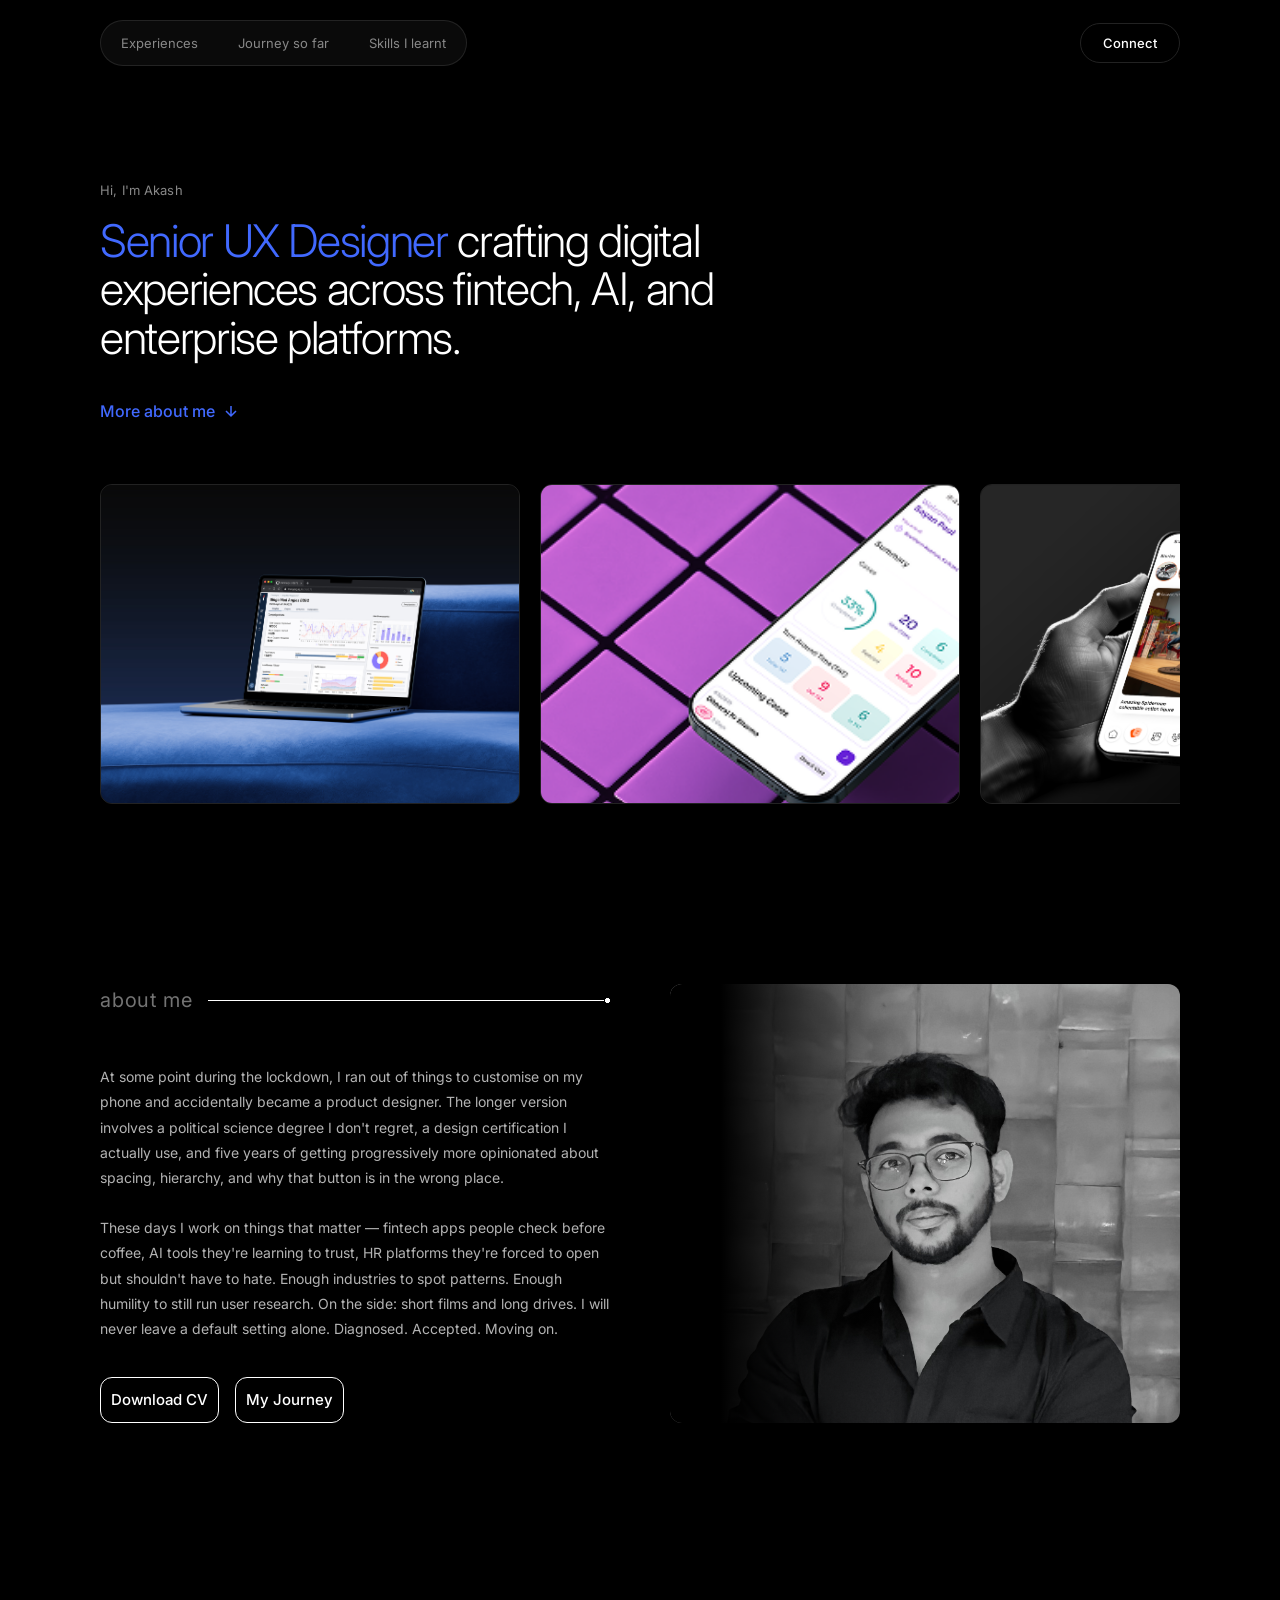
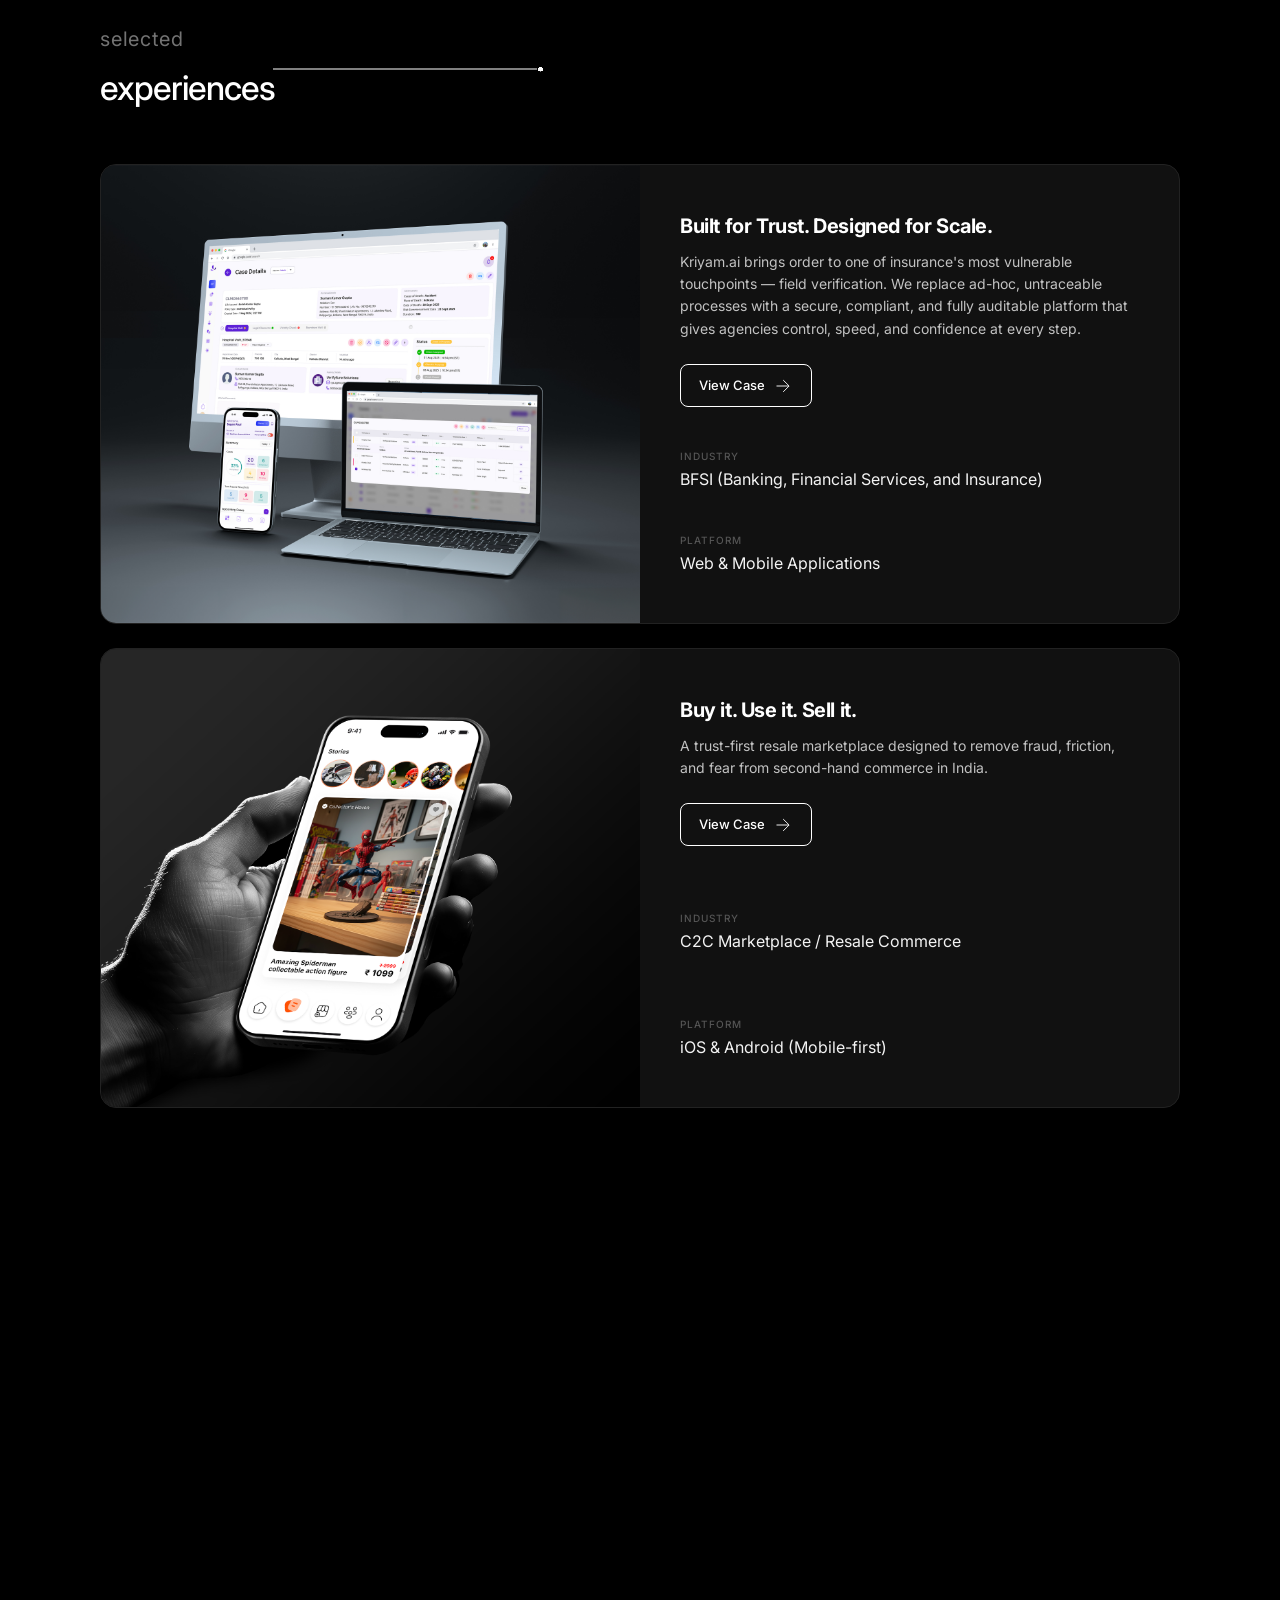
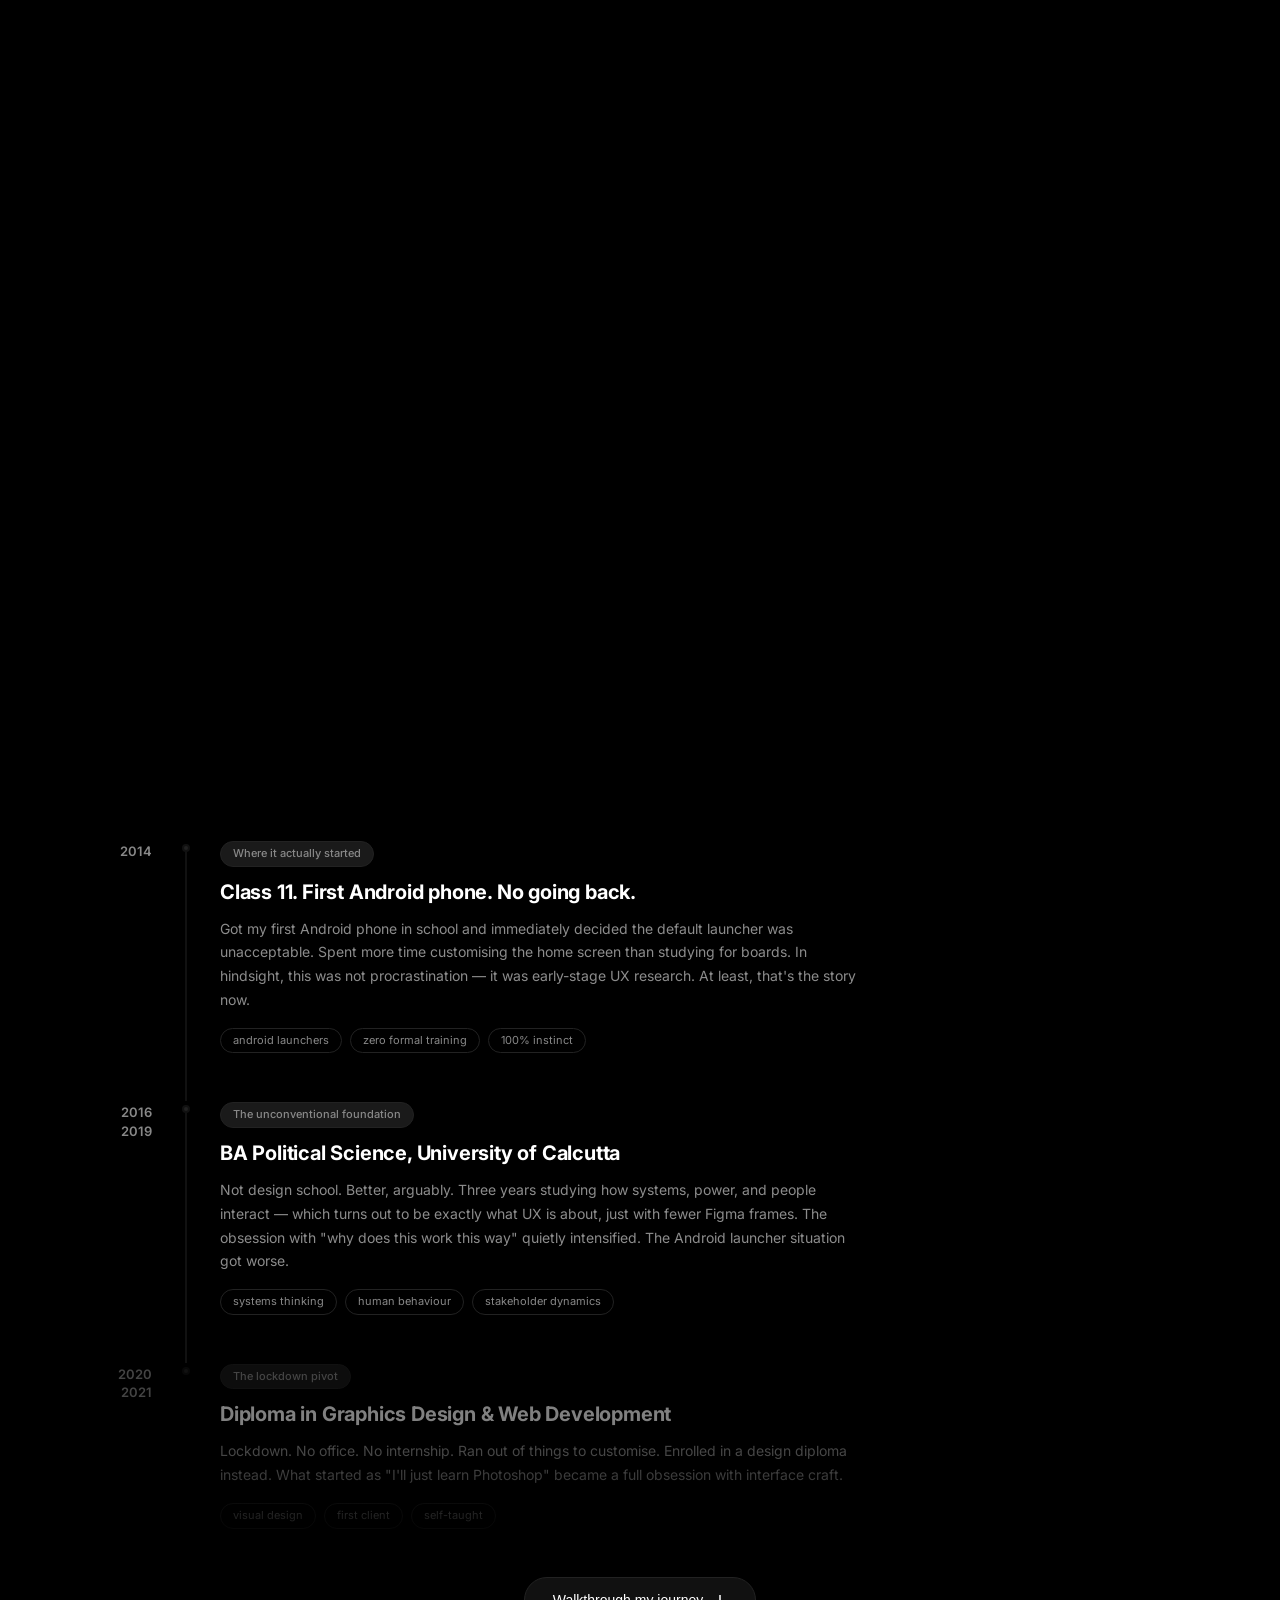
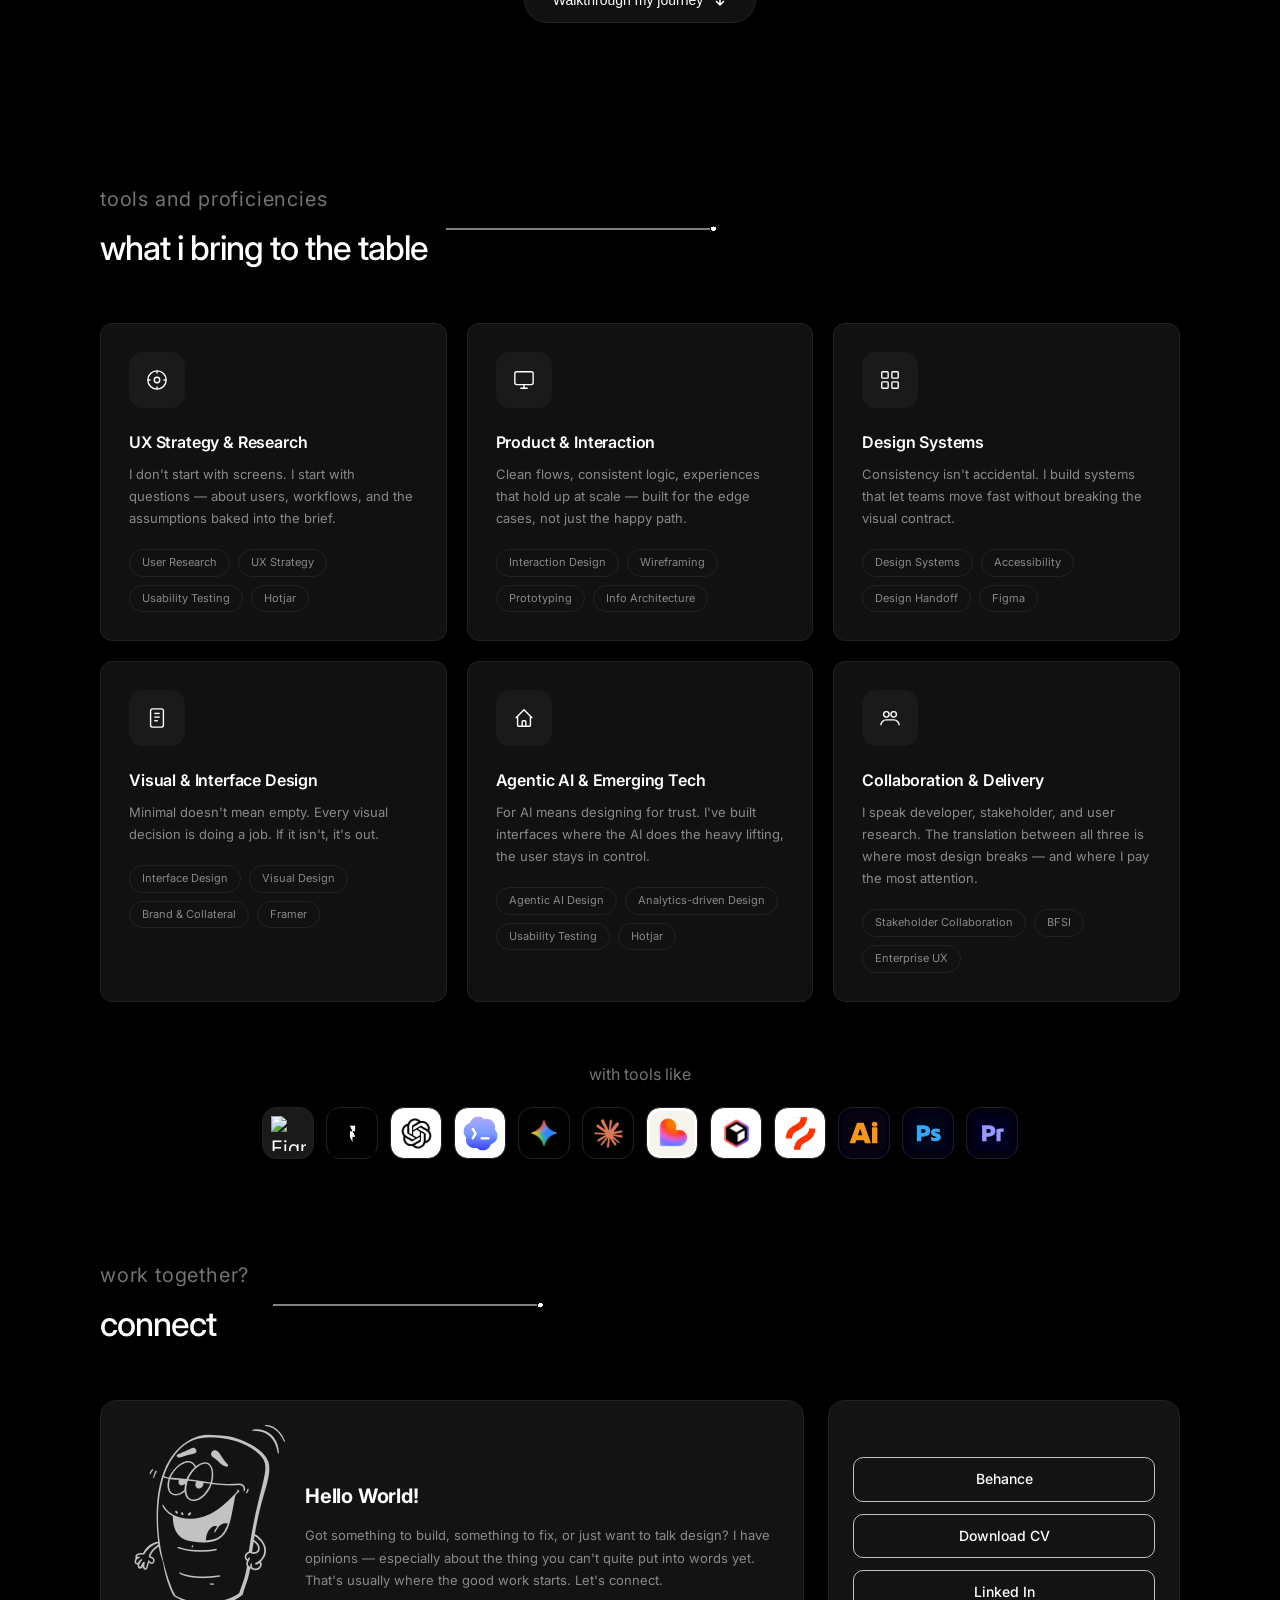
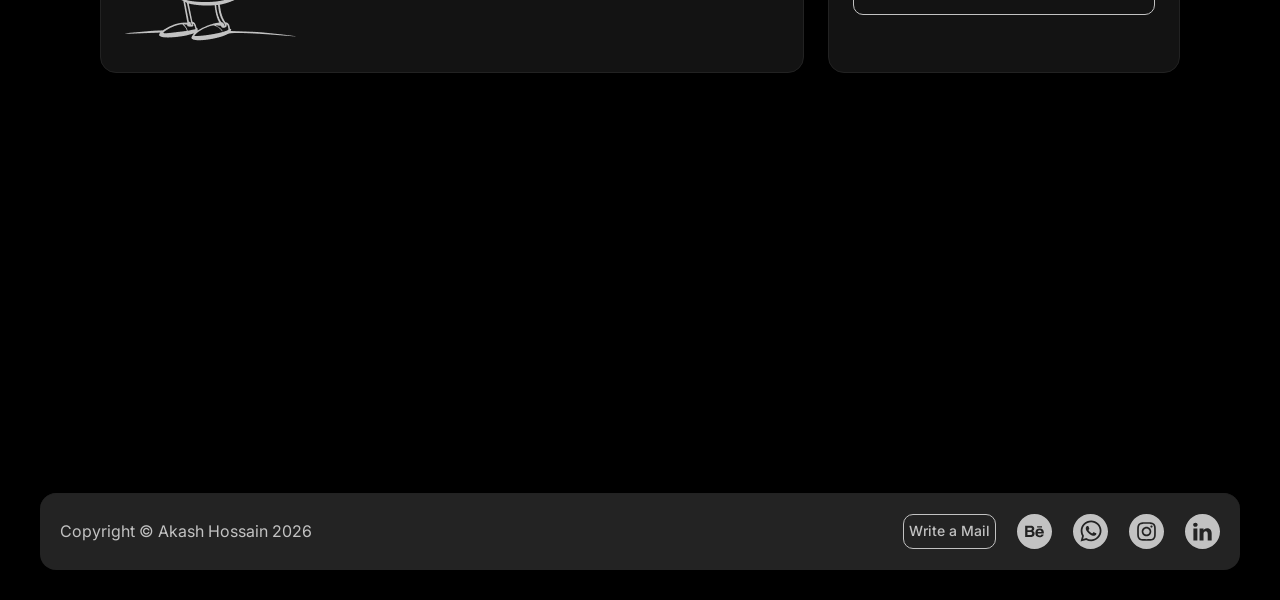
==== index.html @ 76cea34d "Initial commit — Akash Hossain portfolio Vanilla HTML/CSS/JS portfolio with data-driven case study s" ====
<!DOCTYPE html>
<html lang="en">
<head>
  <meta charset="UTF-8" />
  <meta name="viewport" content="width=device-width, initial-scale=1.0" />
  <title>Akash Hossain — Senior UX Designer</title>
  <link rel="preconnect" href="https://fonts.googleapis.com" />
  <link rel="preconnect" href="https://fonts.gstatic.com" crossorigin />
  <link href="https://fonts.googleapis.com/css2?family=Inter:ital,opsz,wght@0,14..32,100..900;1,14..32,100..900&display=swap" rel="stylesheet" />
  <link rel="stylesheet" href="styles.css" />
</head>
<body>

  <!-- NAV -->
  <nav></nav>

  <!-- HERO -->
  <section id="hero">
    <div class="hero-body">
      <p class="hero-intro">Hi, I'm Akash</p>
      <h1 class="hero-headline">
        <span class="accent">Senior UX Designer</span> crafting
        digital experiences across fintech, AI, and enterprise platforms.
      </h1>
      <a href="#about" class="hero-cta">
        More about me
        <svg viewBox="0 0 16 16" fill="none" stroke="currentColor" stroke-width="1.5">
          <path d="M8 3v10M3 8l5 5 5-5"/>
        </svg>
      </a>
    </div>

    <div class="hero-slider-wrap">
      <div class="hero-slider" id="heroSlider">

        <div class="slide-card">
          <img class="slide-img" src="images/raw_hs_4.jpg" alt="Analytics Dashboard" />
        </div>

        <div class="slide-card">
          <img class="slide-img" src="images/slide-purple.png" alt="HR App" />
        </div>

        <div class="slide-card">
          <img class="slide-img" src="images/raw_hs_1.png" alt="Resale Marketplace" />
        </div>

      </div>
    </div>
  </section>

  <!-- ABOUT -->
  <section id="about">
    <div class="container">
      <div class="about-grid fade-up">
        <div>
          <div class="section-header">
            <div class="section-label">about me</div>
          </div>
          <p class="about-bio">
            At some point during the lockdown, I ran out of things to customise on my phone and accidentally became a product designer. The longer version involves a political science degree I don't regret, a design certification I actually use, and five years of getting progressively more opinionated about spacing, hierarchy, and why that button is in the wrong place.
            <br/><br/>
            These days I work on things that matter — fintech apps people check before coffee, AI tools they're learning to trust, HR platforms they're forced to open but shouldn't have to hate. Enough industries to spot patterns. Enough humility to still run user research. On the side: short films and long drives. I will never leave a default setting alone. Diagnosed. Accepted. Moving on.
          </p>
          <div class="btn-group">
            <a href="#" class="btn-outline">
              <!-- <svg width="14" height="14" viewBox="0 0 14 14" fill="none" stroke="currentColor" stroke-width="1.5"><path d="M2 12h10M7 2v7M4 6l3 3 3-3"/></svg> -->
              Download CV
            </a>
            <a href="#journey" class="btn-outline">My Journey</a>
          </div>
        </div>
        <div class="about-photo-col">
          <div class="about-photo-wrap">
            <img src="images/akash-photo.jpg" alt="Akash Hossain" class="about-photo" />
          </div>
        </div>
      </div>
    </div>
  </section>

  <!-- EXPERIENCE -->
  <section id="experience">
    <div class="container">
      <div class="section-header fade-up">
        <div class="section-label">selected</div>
        <h2 class="section-title">experiences</h2>
      </div>

      <div class="project-card fade-up">
        <div class="project-img">
          <img src="images/project-kriyam.jpg" alt="Kriyam.ai" class="project-img-bg" />
        </div>
        <div class="project-info">
          <div>
            <h3 class="project-title">Built for Trust. Designed for Scale.</h3>
            <p class="project-desc">Kriyam.ai brings order to one of insurance's most vulnerable touchpoints — field verification. We replace ad-hoc, untraceable processes with a secure, compliant, and fully auditable platform that gives agencies control, speed, and confidence at every step.</p>
            <a href="case-study.html?id=kriyam" class="btn-view-case">
              View Case
              <svg xmlns="http://www.w3.org/2000/svg" width="20" height="20" viewBox="0 0 20 20" fill="none">
              <path d="M10.4688 4.37488L16.0938 9.99988L10.4688 15.6249" stroke="white" stroke-width="0.914908" stroke-linecap="round" stroke-linejoin="round"/>
              <path d="M15.3125 10H3.90625" stroke="white" stroke-width="0.914908" stroke-linecap="round" stroke-linejoin="round"/>
              </svg>
            </a>
          </div>
          <!-- <div class="project-meta"> -->
          <div><div class="meta-label">Industry</div><div class="meta-value">BFSI (Banking, Financial Services, and Insurance)</div></div>
          <div><div class="meta-label">Platform</div><div class="meta-value">Web &amp; Mobile Applications</div></div>
          <!-- </div> -->
        </div>
      </div>

      <div class="project-card fade-up">
        <div class="project-img">
          <img src="images/project-resale.png" alt="Resale Marketplace" class="project-img-bg" />
        </div>
        <div class="project-info">
          <div>
            <h3 class="project-title">Buy it. Use it. Sell it.</h3>
            <p class="project-desc">A trust-first resale marketplace designed to remove fraud, friction, and fear from second-hand commerce in India.</p>
            <a href="#" class="btn-view-case">View Case 
            <svg xmlns="http://www.w3.org/2000/svg" width="20" height="20" viewBox="0 0 20 20" fill="none">
              <path d="M10.4688 4.37488L16.0938 9.99988L10.4688 15.6249" stroke="white" stroke-width="0.914908" stroke-linecap="round" stroke-linejoin="round"/>
              <path d="M15.3125 10H3.90625" stroke="white" stroke-width="0.914908" stroke-linecap="round" stroke-linejoin="round"/>
              </svg>
            </a>
          </div>
          <!-- <div class="project-meta"> -->
          <div><div class="meta-label">Industry</div><div class="meta-value">C2C Marketplace / Resale Commerce</div></div>
          <div><div class="meta-label">Platform</div><div class="meta-value">iOS &amp; Android (Mobile-first)</div></div>
          <!-- </div> -->
        </div>
      </div>

      <div class="project-card fade-up">
        <div class="project-img">
          <img src="images/project-factory.jpg" alt="Smart Factories" class="project-img-bg" />
        </div>
        <div class="project-info">
          <div>
            <h3 class="project-title">Building Tomorrow's Smart Factories</h3>
            <p class="project-desc">End-to-end operational intelligence for manufacturers. Designed with factory workers, built for speed.</p>
            <a href="case-study.html?id=proteger" class="btn-view-case">View Case
              <svg xmlns="http://www.w3.org/2000/svg" width="20" height="20" viewBox="0 0 20 20" fill="none">
              <path d="M10.4688 4.37488L16.0938 9.99988L10.4688 15.6249" stroke="white" stroke-width="0.914908" stroke-linecap="round" stroke-linejoin="round"/>
              <path d="M15.3125 10H3.90625" stroke="white" stroke-width="0.914908" stroke-linecap="round" stroke-linejoin="round"/>
              </svg>
              </a>
          </div>
          <!-- <div class="project-meta"> -->
          <div><div class="meta-label">Industry</div><div class="meta-value">Manufacturing &amp; Heavy Industries</div></div>
          <div><div class="meta-label">Platform</div><div class="meta-value">Web, Tablet &amp; Mobile Application</div></div>
          <!-- </div> -->
        </div>
      </div>

      <div class="project-card fade-up">
        <div class="project-img">
          <img src="images/project-hr.jpg" alt="HR &amp; Attendance" class="project-img-bg" />
        </div>
        <div class="project-info">
          <div>
            <h3 class="project-title">Attendance, payroll, and HR</h3>
            <p class="project-desc">Fully automated, beautifully simple. From check-in to payslip, everything your team needs in one place.</p>
            <a href="case-study.html?id=goodbook" class="btn-view-case">View Case
              <svg xmlns="http://www.w3.org/2000/svg" width="20" height="20" viewBox="0 0 20 20" fill="none">
              <path d="M10.4688 4.37488L16.0938 9.99988L10.4688 15.6249" stroke="white" stroke-width="0.914908" stroke-linecap="round" stroke-linejoin="round"/>
              <path d="M15.3125 10H3.90625" stroke="white" stroke-width="0.914908" stroke-linecap="round" stroke-linejoin="round"/>
              </svg>
            </a>
          </div>
          <!-- <div class="project-meta"> -->
          <div><div class="meta-label">Industry</div><div class="meta-value">Enterprise HR, Workforce Management</div></div>
          <div><div class="meta-label">Platform</div><div class="meta-value">Web Application &amp; Mobile Applications</div></div>
          <!-- </div> -->
        </div>
      </div>
    </div>
  </section>

  <!-- JOURNEY -->
  <section id="journey">
    <div class="container">
      <div class="section-header fade-up">
        <div class="section-label">journey so far</div>
        <h2 class="section-title">my journey</h2>
      </div>

      <div class="journey-preview fade-up">
        <div class="jt-list">

          <div class="jt-item">
            <div class="jt-year">2014</div>
            <div class="jt-line"><div class="jt-dot"></div></div>
            <div class="jt-content">
              <div class="jt-label">Where it actually started</div>
              <h3 class="jt-title">Class 11. First Android phone. No going back.</h3>
              <p class="jt-desc">Got my first Android phone in school and immediately decided the default launcher was unacceptable. Spent more time customising the home screen than studying for boards. In hindsight, this was not procrastination — it was early-stage UX research. At least, that's the story now.</p>
              <div class="jt-tags">
                <span class="jt-tag">android launchers</span>
                <span class="jt-tag">zero formal training</span>
                <span class="jt-tag">100% instinct</span>
              </div>
            </div>
          </div>

          <div class="jt-item">
            <div class="jt-year">2016<br/>2019</div>
            <div class="jt-line"><div class="jt-dot"></div></div>
            <div class="jt-content">
              <div class="jt-label">The unconventional foundation</div>
              <h3 class="jt-title">BA Political Science, University of Calcutta</h3>
              <p class="jt-desc">Not design school. Better, arguably. Three years studying how systems, power, and people interact — which turns out to be exactly what UX is about, just with fewer Figma frames. The obsession with "why does this work this way" quietly intensified. The Android launcher situation got worse.</p>
              <div class="jt-tags">
                <span class="jt-tag">systems thinking</span>
                <span class="jt-tag">human behaviour</span>
                <span class="jt-tag">stakeholder dynamics</span>
              </div>
            </div>
          </div>

          <div class="jt-item jt-item--dim">
            <div class="jt-year">2020<br/>2021</div>
            <div class="jt-line"><div class="jt-dot"></div></div>
            <div class="jt-content">
              <div class="jt-label">The lockdown pivot</div>
              <h3 class="jt-title">Diploma in Graphics Design &amp; Web Development</h3>
              <p class="jt-desc">Lockdown. No office. No internship. Ran out of things to customise. Enrolled in a design diploma instead. What started as "I'll just learn Photoshop" became a full obsession with interface craft.</p>
              <div class="jt-tags">
                <span class="jt-tag">visual design</span>
                <span class="jt-tag">first client</span>
                <span class="jt-tag">self-taught</span>
              </div>
            </div>
          </div>

        </div>

        <div class="journey-cta-wrap">
          <div class="journey-fade-mask"></div>
          <button class="journey-cta-btn" id="journeyBtn">
            Walkthrough my journey
            <svg width="14" height="14" viewBox="0 0 14 14" fill="none" stroke="currentColor" stroke-width="1.5"><path d="M7 2v10M3 8l4 4 4-4"/></svg>
          </button>
        </div>
      </div>
    </div>
  </section>

  <!-- JOURNEY DRAWER -->
  <div class="journey-overlay" id="journeyOverlay"></div>
  <aside class="journey-drawer" id="journeyDrawer" aria-hidden="true">
    <div class="drawer-head">
      <div class="drawer-head-title">My Journey</div>
      <button class="drawer-close" id="journeyClose" aria-label="Close">
        <svg width="16" height="16" viewBox="0 0 16 16" fill="none" stroke="currentColor" stroke-width="1.5"><path d="M2 2l12 12M14 2L2 14"/></svg>
      </button>
    </div>
    <div class="drawer-scroll">

      <div class="jt-item">
        <div class="jt-year">2014</div>
        <div class="jt-line"><div class="jt-dot"></div></div>
        <div class="jt-content">
          <div class="jt-label">Where it actually started</div>
          <h3 class="jt-title">Class 11. First Android phone. No going back.</h3>
          <p class="jt-desc">Got my first Android phone in school and immediately decided the default launcher was unacceptable. Spent more time customising the home screen than studying for boards. In hindsight, this was not procrastination — it was early-stage UX research. At least, that's the story now.</p>
          <div class="jt-tags">
            <span class="jt-tag">android launchers</span>
            <span class="jt-tag">zero formal training</span>
            <span class="jt-tag">100% instinct</span>
          </div>
        </div>
      </div>

      <div class="jt-item">
        <div class="jt-year">2016<br/>2019</div>
        <div class="jt-line"><div class="jt-dot"></div></div>
        <div class="jt-content">
          <div class="jt-label">The unconventional foundation</div>
          <h3 class="jt-title">BA Political Science, University of Calcutta</h3>
          <p class="jt-desc">Not design school. Better, arguably. Three years studying how systems, power, and people interact — which turns out to be exactly what UX is about, just with fewer Figma frames. The obsession with "why does this work this way" quietly intensified. The Android launcher situation got worse.</p>
          <div class="jt-tags">
            <span class="jt-tag">systems thinking</span>
            <span class="jt-tag">human behaviour</span>
            <span class="jt-tag">stakeholder dynamics</span>
          </div>
        </div>
      </div>

      <div class="jt-item">
        <div class="jt-year">2020<br/>2021</div>
        <div class="jt-line"><div class="jt-dot"></div></div>
        <div class="jt-content">
          <div class="jt-label">The lockdown pivot</div>
          <h3 class="jt-title">Diploma in Graphics Design &amp; Web Development — Hi Tech Animation</h3>
          <p class="jt-desc">Lockdown. No office. No internship. Ran out of things to customise. Enrolled in a design diploma instead. What started as "I'll just learn Photoshop" became a full obsession with interface craft. First logo. First layout. First time someone paid for the work.</p>
          <div class="jt-tags">
            <span class="jt-tag">visual design</span>
            <span class="jt-tag">first client</span>
            <span class="jt-tag">self-taught</span>
          </div>
        </div>
      </div>

      <div class="jt-item">
        <div class="jt-year">2021<br/>2022</div>
        <div class="jt-line"><div class="jt-dot"></div></div>
        <div class="jt-content">
          <div class="jt-label">First real job</div>
          <h3 class="jt-title">UI/UX Designer — HR Tech Startup (Goodbook)</h3>
          <p class="jt-desc">Built a complete design system from scratch. Attended the first real sprint. Learned that "we'll fix it later" is a lie. Shipped a workforce management platform used by real people doing real jobs. Developed a strong opinion about button placement.</p>
          <div class="jt-tags">
            <span class="jt-tag">design systems</span>
            <span class="jt-tag">product design</span>
            <span class="jt-tag">enterprise UX</span>
          </div>
        </div>
      </div>

      <div class="jt-item">
        <div class="jt-year">2022<br/>2024</div>
        <div class="jt-line"><div class="jt-dot"></div></div>
        <div class="jt-content">
          <div class="jt-label">Going deeper</div>
          <h3 class="jt-title">UX Designer — Smart Factory Initiative (Tata)</h3>
          <p class="jt-desc">Designed operational intelligence dashboards and mobile workflows for factory floor workers and management. Learned that field research beats assumptions every time. Spent real time in manufacturing environments. Designed with, not just for.</p>
          <div class="jt-tags">
            <span class="jt-tag">field research</span>
            <span class="jt-tag">complex systems</span>
            <span class="jt-tag">mobile UX</span>
          </div>
        </div>
      </div>

      <div class="jt-item">
        <div class="jt-year">2024<br/>Now</div>
        <div class="jt-line jt-line--active"><div class="jt-dot jt-dot--active"></div></div>
        <div class="jt-content">
          <div class="jt-label jt-label--accent">Currently here</div>
          <h3 class="jt-title">Senior UX Designer — Kriyam.ai</h3>
          <p class="jt-desc">Leading end-to-end product design for a field verification platform in the BFSI space. Driving the design system, research practice, and cross-platform experience. Working at the intersection of compliance, speed, and trust — where the design decisions actually matter.</p>
          <div class="jt-tags">
            <span class="jt-tag">BFSI</span>
            <span class="jt-tag">design leadership</span>
            <span class="jt-tag">AI-assisted UX</span>
          </div>
        </div>
      </div>

    </div>
  </aside>

  <!-- SKILLS -->
  <section id="skills">
    <div class="container">
      <div class="section-header fade-up">
        <div class="section-label">tools and proficiencies</div>
        <h2 class="section-title">what i bring to the table</h2>
      </div>

      <div class="skills-grid fade-up">
        <!-- UX Strategy -->
        <div class="skill-card">
          <div class="skill-icon">
            <svg viewBox="0 0 24 24" fill="none" stroke="currentColor" stroke-width="1.5"><circle cx="12" cy="12" r="10"/><circle cx="12" cy="12" r="3"/><line x1="12" y1="2" x2="12" y2="5"/><line x1="12" y1="19" x2="12" y2="22"/><line x1="2" y1="12" x2="5" y2="12"/><line x1="19" y1="12" x2="22" y2="12"/></svg>
          </div>
          <div class="skill-title">UX Strategy & Research</div>
          <div class="skill-desc">I don't start with screens. I start with questions — about users, workflows, and the assumptions baked into the brief.</div>
          <div class="tags">
            <span class="tag">User Research</span>
            <span class="tag">UX Strategy</span>
            <span class="tag">Usability Testing</span>
            <span class="tag">Hotjar</span>
          </div>
        </div>
        <!-- Product & Interaction -->
        <div class="skill-card">
          <div class="skill-icon">
            <svg viewBox="0 0 24 24" fill="none" stroke="currentColor" stroke-width="1.5"><rect x="2" y="3" width="20" height="14" rx="2"/><path d="M8 21h8M12 17v4"/></svg>
          </div>
          <div class="skill-title">Product & Interaction</div>
          <div class="skill-desc">Clean flows, consistent logic, experiences that hold up at scale — built for the edge cases, not just the happy path.</div>
          <div class="tags">
            <span class="tag">Interaction Design</span>
            <span class="tag">Wireframing</span>
            <span class="tag">Prototyping</span>
            <span class="tag">Info Architecture</span>
          </div>
        </div>
        <!-- Design Systems -->
        <div class="skill-card">
          <div class="skill-icon">
            <svg viewBox="0 0 24 24" fill="none" stroke="currentColor" stroke-width="1.5"><rect x="3" y="3" width="7" height="7" rx="1"/><rect x="14" y="3" width="7" height="7" rx="1"/><rect x="3" y="14" width="7" height="7" rx="1"/><rect x="14" y="14" width="7" height="7" rx="1"/></svg>
          </div>
          <div class="skill-title">Design Systems</div>
          <div class="skill-desc">Consistency isn't accidental. I build systems that let teams move fast without breaking the visual contract.</div>
          <div class="tags">
            <span class="tag">Design Systems</span>
            <span class="tag">Accessibility</span>
            <span class="tag">Design Handoff</span>
            <span class="tag">Figma</span>
          </div>
        </div>
        <!-- Visual & Interface -->
        <div class="skill-card">
          <div class="skill-icon">
            <svg viewBox="0 0 24 24" fill="none" stroke="currentColor" stroke-width="1.5"><rect x="5" y="2" width="14" height="20" rx="2"/><line x1="9" y1="7" x2="15" y2="7"/><line x1="9" y1="11" x2="15" y2="11"/><line x1="9" y1="15" x2="13" y2="15"/></svg>
          </div>
          <div class="skill-title">Visual & Interface Design</div>
          <div class="skill-desc">Minimal doesn't mean empty. Every visual decision is doing a job. If it isn't, it's out.</div>
          <div class="tags">
            <span class="tag">Interface Design</span>
            <span class="tag">Visual Design</span>
            <span class="tag">Brand & Collateral</span>
            <span class="tag">Framer</span>
          </div>
        </div>
        <!-- Agentic AI -->
        <div class="skill-card">
          <div class="skill-icon">
            <svg viewBox="0 0 24 24" fill="none" stroke="currentColor" stroke-width="1.5"><path d="M3 12l2-2m0 0l7-7 7 7M5 10v10a1 1 0 001 1h3m10-11l2 2m-2-2v10a1 1 0 01-1 1h-3m-6 0a1 1 0 001-1v-4a1 1 0 011-1h2a1 1 0 011 1v4a1 1 0 001 1m-6 0h6"/></svg>
          </div>
          <div class="skill-title">Agentic AI & Emerging Tech</div>
          <div class="skill-desc">For AI means designing for trust. I've built interfaces where the AI does the heavy lifting, the user stays in control.</div>
          <div class="tags">
            <span class="tag">Agentic AI Design</span>
            <span class="tag">Analytics-driven Design</span>
            <span class="tag">Usability Testing</span>
            <span class="tag">Hotjar</span>
          </div>
        </div>
        <!-- Collaboration -->
        <div class="skill-card">
          <div class="skill-icon">
            <svg viewBox="0 0 24 24" fill="none" stroke="currentColor" stroke-width="1.5"><circle cx="8" cy="8" r="3"/><circle cx="16" cy="8" r="3"/><path d="M2 20c0-3.314 2.686-6 6-6h8c3.314 0 6 2.686 6 6"/></svg>
          </div>
          <div class="skill-title">Collaboration & Delivery</div>
          <div class="skill-desc">I speak developer, stakeholder, and user research. The translation between all three is where most design breaks — and where I pay the most attention.</div>
          <div class="tags">
            <span class="tag">Stakeholder Collaboration</span>
            <span class="tag">BFSI</span>
            <span class="tag">Enterprise UX</span>
          </div>
        </div>
      </div>

      <!-- Tools row -->
      <div class="tools-row fade-up">
        <div class="tools-label">with tools like</div>
        <div class="tools-icons">
          <div class="tool-icon" title="Figma">
            <img src="images/figma.png" alt="Figma" width="35" height="35" />
          </div>
          <div class="tool-icon" title="Framer"  style="background: #00000033;">
            <img src="images/second_icon.jpg" alt="Framer" width="45" height="45" />
          </div>
          <div class="tool-icon" title="Framer"  style="background: #FFFFFF;">
            <img src="images/ChatGPT.svg" alt="Framer" width="45" height="45" />
          </div>
          <div class="tool-icon" title="Framer" style="background: #FFFFFF;">
            <img src="images/CodeX.svg" alt="Framer" width="45" height="45" />
          </div>
          <div class="tool-icon" title="Framer" style="background: #00000033;">
            <img src="images/Genimi.svg" alt="Framer" width="40" height="40" />
          </div>
          
          <div class="tool-icon" title="Claude" style="background: #00000033;">
            <img src="images/Claude.svg" alt="ChatGPT" width="45" height="45" />
          </div>
          <div class="tool-icon" title="Gemini" style="background: #FFFFFF;">
            <img src="images/Loveable.svg" alt="Gemini" width="45" height="45" />
          </div>
          <div class="tool-icon" title="Claude" style="background: #FFFFFF;">
            <img src="images/Relume.svg" alt="Claude" width="45" height="45" />
          </div>
          <div class="tool-icon" title="Hotjar" style="background: #FFFFFF;">
            <img src="images/Hotjar.svg" alt="Hotjar" width="45" height="45" />
          </div>
          <div class="tool-icon" title="Illustrator" style="background: #00005D33;">
            <img src="images/Illustrator.svg" alt="Illustrator" width="45" height="45" />
          </div>
          <div class="tool-icon" title="Photoshop" style="background: #00005D33;">
            <img src="images/Photoshop.svg" alt="Photoshop" width="35" height="35" />
          </div>
          <div class="tool-icon" title="Premiere Pro" style="background: #00005D33;">
            <img src="images/premiere_pro.svg" alt="Premiere Pro" width="35" height="35" />
          </div>
        </div>
      </div>
    </div>
  </section>

  <!-- CONNECT -->
  <section id="connect">
    <div class="container">
      <div class="section-header fade-up">
        <div class="section-label">work together?</div>
        <h2 class="section-title">connect</h2>
      </div>
      <div class="connect-grid fade-up">
        <div class="connect-card">
          <div class="connect-mascot">
            <img src="images/Layer_1.png" alt="Let's Connect!" class="connect-mascot-img" />
          </div>
          <div>
            <div class="connect-title">Hello World!</div>
            <div class="connect-desc">Got something to build, something to fix, or just want to talk design? I have opinions — especially about the thing you can't quite put into words yet. That's usually where the good work starts. Let's connect.</div>
          </div>
        </div>
        <div class="connect-actions">
          
          <a href="https://www.behance.net/" target="_blank" class="connect-btn">
            <!-- <svg width="16" height="16" viewBox="0 0 24 24" fill="currentColor"><path d="M22 7h-7v2h7V7zm1.726 10c-.442 1.297-2.029 3-5.101 3-3.074 0-5.564-1.729-5.564-5.675 0-3.91 2.325-5.92 5.466-5.92 3.082 0 4.964 1.782 5.375 4.426.078.506.109 1.188.095 2.14H15.97c.13 1.2.836 1.865 2.308 1.865.942 0 1.607-.455 1.938-1.165L23.726 17zm-7.506-7.3c-1.24 0-2.232.688-2.413 2.147h4.625c-.084-1.44-.943-2.148-2.212-2.148zM7.995 13.747c.023.826-.522 1.298-1.537 1.298H3.945v-2.67h2.357c1.083 0 1.693.468 1.693 1.372zm-.157-4.321c0 .747-.54 1.18-1.47 1.18H3.945V8.172h2.2c.986 0 1.693.405 1.693 1.254zM9.87 15c.652-.616.98-1.446.98-2.375 0-1.766-1.065-2.878-2.713-3.191.89-.362 1.404-1.095 1.404-2.124C9.54 5.55 8.16 4.5 5.7 4.5H1v15h5.232C9.087 19.5 9.87 17.55 9.87 15z"/></svg> -->
            Behance
          </a>
          <a href="#" class="connect-btn">
            <!-- <svg width="16" height="16" viewBox="0 0 24 24" fill="none" stroke="currentColor" stroke-width="1.5"><path d="M21 15v4a2 2 0 0 1-2 2H5a2 2 0 0 1-2-2v-4"/><polyline points="7 10 12 15 17 10"/><line x1="12" y1="15" x2="12" y2="3"/></svg> -->
            Download CV
          </a>
          <a href="https://www.linkedin.com/" target="_blank" class="connect-btn">
            <!-- <svg width="16" height="16" viewBox="0 0 24 24" fill="currentColor"><path d="M20.447 20.452h-3.554v-5.569c0-1.328-.027-3.037-1.852-3.037-1.853 0-2.136 1.445-2.136 2.939v5.667H9.351V9h3.414v1.561h.046c.477-.9 1.637-1.85 3.37-1.85 3.601 0 4.267 2.37 4.267 5.455v6.286zM5.337 7.433a2.062 2.062 0 0 1-2.063-2.065 2.064 2.064 0 1 1 2.063 2.065zm1.782 13.019H3.555V9h3.564v11.452zM22.225 0H1.771C.792 0 0 .774 0 1.729v20.542C0 23.227.792 24 1.771 24h20.451C23.2 24 24 23.227 24 22.271V1.729C24 .774 23.2 0 22.222 0h.003z"/></svg> -->
            Linked In
          </a>
        </div>
      </div>
    </div>
  </section>

  <!-- FOOTER -->
  <footer></footer>

  <script src="components.js"></script>
  <script src="main.js"></script>
</body>
</html>
---- styles.css ----
*, *::before, *::after { box-sizing: border-box; margin: 0; padding: 0; }

:root {
  --bg: #000000;
  --surface: #111111;
  --surface2: #1a1a1a;
  --border: #222222;
  --text: #ffffff;
  --text-muted: #888888;
  --text-dim: #555555;
  --accent: #4169ff;
  --accent-hover: #5a7fff;
  --radius: 12px;
}

html { scroll-behavior: smooth; }

body {
  background: var(--bg);
  color: var(--text);
  font-family: 'Inter', sans-serif;
  font-size: 15px;
  line-height: 1.6;
  font-optical-sizing: auto;
  -webkit-font-smoothing: antialiased;
  -moz-osx-font-smoothing: grayscale;
  overflow-x: hidden;
}

/* ── LAYOUT ── */
.container {
  max-width: 1280px;
  margin: 0 auto;
  padding: 0 100px;
}

/* ── NAVBAR ── */
nav {
  position: fixed;
  top: 0; left: 0; right: 0;
  z-index: 100;
  padding: 20px 100px;
  display: flex;
  align-items: center;
  justify-content: space-between;
  background: rgba(0,0,0,0.55);
  backdrop-filter: blur(20px);
  -webkit-backdrop-filter: blur(20px);
  /* border-bottom: 1px solid rgba(255,255,255,0.1); */
}

.nav-logo {
  font-size: 14px;
  font-weight: 500;
  color: var(--text);
  text-decoration: none;
  letter-spacing: 0.01em;
}

.nav-links {
  padding: 10px 20px;
  border: 1px solid rgba(255,255,255,0.1);
  border-radius: 100px;
  background: rgba(255,255,255,0.04);
  display: flex;
  gap: 40px;
  list-style: none;
}

.nav-links a {
  font-size: 13px;
  font-weight: 400;
  color: var(--text-muted);
  text-decoration: none;
  transition: color 0.2s;
}

.nav-links a:hover { color: var(--text); }

.nav-cta {
  font-size: 13px;
  font-weight: 500;
  color: var(--text);
  text-decoration: none;
  border: 1px solid var(--border);
  padding: 9px 22px;
  border-radius: 100px;
  transition: border-color 0.2s, background 0.2s;
}

.nav-cta:hover { border-color: #444; background: rgba(255,255,255,0.05); }

/* ── SECTION HEADER ── */
.section-header {
  margin-bottom: 48px;
}

.section-label {
  font-size: 20px;
  color: #737373;
  font-weight: 400;
  letter-spacing: 0.04em;
  display: flex;
  align-items: center;
  gap: 16px;
  margin-bottom: 6px;
}

.section-label::after {
  content: '';
  flex: 1;
  max-width: 280px;
  height: 1px;
  background: linear-gradient(90deg, var(--border) 0%, transparent 100%);
}

.section-title {
  font-size: clamp(24px, 3.6vw, 34px);
  font-weight: 500;
  /* line-height: 1; */
  letter-spacing: -0.03em;
}

/* ── HERO ── */
#hero {
  padding: 180px 0 80px;
}

.hero-body {
  padding: 0 100px;
  max-width: 1280px;
  margin: 0 auto;
}

.hero-intro {
  font-size: 13px;
  color: var(--text-muted);
  font-weight: 400;
  margin-bottom: 16px;
  letter-spacing: 0.01em;
}

.hero-headline {
  font-size: clamp(32px, 4.5vw, 45px);
  font-weight: 300;
  line-height: 1.08;
  letter-spacing: -0.03em;
  max-width: 700px;
  margin-bottom: 36px;
}

.hero-headline .accent { color: var(--accent); }

.hero-cta {
  display: inline-flex;
  align-items: center;
  gap: 8px;
  color: var(--accent);
  font-size: 16px;
  font-weight: 500;
  text-decoration: none;
  transition: gap 0.2s;
}

.hero-cta:hover { gap: 12px; }
.hero-cta svg { width: 16px; height: 16px; }

/* ── HERO SLIDER ── */
.hero-slider-wrap {
  padding: 60px 100px 0;
  overflow: hidden;
}

.hero-slider {
  display: flex;
  gap: 20px;
  padding: 0;
  overflow-x: auto;
  scrollbar-width: none;
  scroll-snap-type: x proximity;
  cursor: grab;
}


.hero-slider::-webkit-scrollbar { display: none; }

.slide-card {
  min-width: 420px;
  height: 320px;
  border-radius: var(--radius);
  overflow: hidden;
  scroll-snap-align: start;
  position: relative;
  background: var(--surface);
  border: 1px solid var(--border);
  flex-shrink: 0;
  display: flex;
  align-items: flex-end;
  padding: 24px;
}

.slide-card .slide-img {
  position: absolute;
  inset: 0;
  width: 100%;
  height: 100%;
  object-fit: cover;
}


/* ── ABOUT ── */
#about {
  padding: 100px 0;
}

#about .section-label::after {
  max-width: none;
  height: 5px;
  background-image:
    linear-gradient(#ffffff, #ffffff),
    radial-gradient(circle, #ffffff 2.5px, transparent 2.5px);
  background-size: calc(100% - 6px) 1px, 5px 5px;
  background-position: left center, right center;
  background-repeat: no-repeat;
}

.about-grid {
  display: grid;
  grid-template-columns: 1fr 1fr;
  gap: 60px;
  align-items: stretch;
}

.about-bio {
  font-size: 14px;
  font-weight: 400;
  line-height: 1.8;
  color: rgba(255,255,255,0.7);
  margin: 28px 0 36px;
}

.btn-group {
  display: flex;
  gap: 16px;
  flex-wrap: wrap;
}

.btn-outline {
  display: inline-flex;
  align-items: center;
  gap: 10px;
  padding: 10px;
  border: 1px solid #FFFFFF;
  border-radius: 12px;
  font-size: 15px;
  font-weight: 500;
  color: var(--text);
  text-decoration: none;
  cursor: pointer;
  background: transparent;
  transition: border-color 0.2s, background 0.2s;
}

.btn-outline:hover { border-color: #444; background: rgba(255,255,255,0.05); }

.about-photo-col {
  position: relative;
}

.about-photo-wrap {
  position: absolute;
  inset: 0;
  border-radius: var(--radius);
  overflow: hidden;
}

.about-photo-wrap::after {
  content: '';
  position: absolute;
  inset: 0;
  background: linear-gradient(to right, #000000 0%, #000000 10%, transparent 50%);
  z-index: 1;
  pointer-events: none;
}

.about-photo {
  width: 100%;
  height: 100%;
  object-fit: cover;
  object-position: center top;
  display: block;
}

.photo-nav {
  display: flex;
  gap: 12px;
  margin-top: 16px;
  justify-content: flex-end;
}

.photo-btn {
  width: 36px; height: 36px;
  border: 1px solid var(--border);
  border-radius: 50%;
  background: transparent;
  color: var(--text);
  cursor: pointer;
  display: flex;
  align-items: center;
  justify-content: center;
  transition: border-color 0.2s;
}

.photo-btn:hover { border-color: #555; }

/* ── EXPERIENCE ── */
#experience {
  padding: 100px 0;
}

.project-card {
  background: var(--surface);
  border: 1px solid var(--border);
  border-radius: 16px;
  overflow: hidden;
  margin-bottom: 24px;
  display: grid;
  grid-template-columns: 1fr 1fr;
  height: 460px;
}

.project-img {
  position: relative;
  overflow: hidden;
}

.project-img-bg {
  width: 100%;
  height: 100%;
  min-height: 400px;
  object-fit: cover;
  display: block;
}

.project-info {
  padding: 48px 40px;
  display: flex;
  flex-direction: column;
  justify-content: space-between;
}

.project-title {
  font-size: 20px;
  font-weight: 700;
  line-height: 1.3;
  margin-bottom: 12px;
  letter-spacing: -0.02em;
}

.project-desc {
  font-size: 14px;
  color: #C2C2C2;
  /* line-height: 1.75; */
  margin-bottom: 24px;
}

.project-meta {
  display: grid;
  grid-template-columns: 1fr 1fr;
  gap: 20px;
  padding-top: 20px;
  border-top: 1px solid var(--border);
}

.meta-label {
  font-size: 10px;
  color: var(--text-dim);
  text-transform: uppercase;
  letter-spacing: 0.1em;
  margin-bottom: 4px;
  font-weight: 500;
}

.meta-value {
  font-size: 16px;
  color: #F3F3F3;
  font-weight: 400;
  line-height: 1.4;
}

.btn-view-case {
  display: inline-flex;
  align-items: center;
  gap: 8px;
  padding: 10px 18px;
  border: 1px solid #FFFFFF;
  border-radius: 8px;
  font-size: 13px;
  font-weight: 500;
  color: var(--text);
  text-decoration: none;
  background: transparent;
  transition: border-color 0.2s, background 0.2s;
}

.btn-view-case:hover { border-color: #444; background: rgba(255,255,255,0.04); }

/* ── JOURNEY ── */
#journey {
  padding: 100px 0;
}

.journey-preview {
  position: relative;
}

.jt-list {
  display: flex;
  flex-direction: column;
  gap: 0;
}

.jt-item {
  display: grid;
  grid-template-columns: 72px 28px 1fr;
  gap: 0 0;
  padding-bottom: 48px;
}

.jt-item--dim {
  opacity: 0.5;
}

.jt-year {
  font-size: 13px;
  font-weight: 600;
  color: var(--text-muted);
  line-height: 1.4;
  padding-top: 2px;
  text-align: right;
  padding-right: 20px;
}

.jt-line {
  display: flex;
  flex-direction: column;
  align-items: center;
  position: relative;
}

.jt-line::before {
  content: '';
  position: absolute;
  top: 10px; bottom: -48px;
  width: 1px;
  background: var(--border);
  left: 50%;
  transform: translateX(-50%);
}

.jt-item:last-child .jt-line::before { display: none; }

.jt-dot {
  width: 8px; height: 8px;
  border-radius: 50%;
  background: var(--border);
  border: 2px solid var(--surface);
  flex-shrink: 0;
  margin-top: 4px;
  position: relative;
  z-index: 1;
}

.jt-dot--active {
  background: var(--accent);
  box-shadow: 0 0 0 4px rgba(65,105,255,0.2);
}

.jt-line--active::before { background: var(--accent); opacity: 0.3; }

.jt-content {
  padding-left: 20px;
}

.jt-label {
  display: inline-block;
  font-size: 11px;
  font-weight: 500;
  color: var(--text-muted);
  background: var(--surface2);
  border: 1px solid var(--border);
  border-radius: 100px;
  padding: 3px 12px;
  margin-bottom: 12px;
}

.jt-label--accent {
  color: var(--accent);
  border-color: rgba(65,105,255,0.3);
  background: rgba(65,105,255,0.08);
}

.jt-title {
  font-size: 20px;
  font-weight: 700;
  line-height: 1.3;
  letter-spacing: -0.01em;
  margin-bottom: 12px;
}

.jt-desc {
  font-size: 14px;
  color: rgba(255,255,255,0.55);
  line-height: 1.7;
  margin-bottom: 16px;
  max-width: 640px;
}

.jt-tags {
  display: flex;
  flex-wrap: wrap;
  gap: 8px;
}

.jt-tag {
  font-size: 11px;
  color: var(--text-muted);
  border: 1px solid var(--border);
  border-radius: 100px;
  padding: 3px 12px;
}

/* gradient + CTA button */
.journey-cta-wrap {
  position: relative;
  margin-top: -120px;
  padding-top: 120px;
  display: flex;
  flex-direction: column;
  align-items: center;
  pointer-events: none;
}

.journey-fade-mask {
  position: absolute;
  top: 0; left: 0; right: 0;
  height: 120px;
  background: linear-gradient(to bottom, transparent, var(--bg));
  pointer-events: none;
}

.journey-cta-btn {
  pointer-events: all;
  display: inline-flex;
  align-items: center;
  gap: 10px;
  padding: 14px 28px;
  background: var(--surface);
  border: 1px solid var(--border);
  border-radius: 100px;
  font-size: 14px;
  font-weight: 500;
  color: var(--text);
  cursor: pointer;
  transition: border-color 0.2s, background 0.2s, transform 0.2s;
  position: relative;
  z-index: 2;
}

.journey-cta-btn:hover {
  border-color: #444;
  background: var(--surface2);
  transform: translateY(-1px);
}

/* ── JOURNEY DRAWER ── */
.journey-overlay {
  position: fixed;
  inset: 0;
  background: rgba(0,0,0,0.6);
  backdrop-filter: blur(4px);
  z-index: 200;
  opacity: 0;
  pointer-events: none;
  transition: opacity 0.35s ease;
}

.journey-overlay.open {
  opacity: 1;
  pointer-events: all;
}

.journey-drawer {
  position: fixed;
  top: 0; right: 0; bottom: 0;
  width: min(520px, 92vw);
  background: var(--surface);
  border-left: 1px solid var(--border);
  z-index: 201;
  display: flex;
  flex-direction: column;
  transform: translateX(100%);
  transition: transform 0.4s cubic-bezier(0.4, 0, 0.2, 1);
}

.journey-drawer.open {
  transform: translateX(0);
}

.drawer-head {
  display: flex;
  align-items: center;
  justify-content: space-between;
  padding: 24px 32px;
  border-bottom: 1px solid var(--border);
  flex-shrink: 0;
}

.drawer-head-title {
  font-size: 18px;
  font-weight: 700;
  letter-spacing: -0.01em;
}

.drawer-close {
  width: 36px; height: 36px;
  border: 1px solid var(--border);
  border-radius: 50%;
  background: transparent;
  color: var(--text-muted);
  cursor: pointer;
  display: flex;
  align-items: center;
  justify-content: center;
  transition: border-color 0.2s, color 0.2s;
}

.drawer-close:hover { border-color: #444; color: var(--text); }

.drawer-scroll {
  flex: 1;
  overflow-y: auto;
  padding: 32px 32px 48px;
  scrollbar-width: thin;
  scrollbar-color: var(--border) transparent;
}

/* ── SKILLS ── */
#skills {
  padding: 60px 0;
}

.skills-grid {
  display: grid;
  grid-template-columns: repeat(3, 1fr);
  gap: 20px;
  margin-bottom: 60px;
}

.skill-card {
  background: var(--surface);
  border: 1px solid var(--border);
  border-radius: var(--radius);
  padding: 28px;
}

.skill-icon {
  width: 56px; height: 56px;
  background: var(--surface2);
  border-radius: 14px;
  display: flex;
  align-items: center;
  justify-content: center;
  margin-bottom: 24px;
  color: var(--text);
}

.skill-icon svg { width: 22px; height: 22px; }

.skill-title {
  font-size: 16px;
  font-weight: 600;
  margin-bottom: 10px;
  letter-spacing: -0.01em;
  line-height: 1.3;
}

.skill-desc {
  font-size: 13px;
  color: rgba(255,255,255,0.5);
  line-height: 1.7;
  margin-bottom: 20px;
}

.tags {
  display: flex;
  flex-wrap: wrap;
  gap: 8px;
}

.tag {
  font-size: 11px;
  color: var(--text-muted);
  border: 1px solid var(--border);
  border-radius: 100px;
  padding: 4px 12px;
}

.tools-row {
  text-align: center;
}

.tools-label {
  font-size: 16px;
  color: #737373;
  margin-bottom: 20px;
}

.tools-icons {
  display: flex;
  justify-content: center;
  align-items: center;
  gap: 12px;
  flex-wrap: wrap;
}

.tool-icon {
  width: 52px; height: 52px;
  border-radius: 14px;
  background: var(--surface2);
  border: 1px solid var(--border);
  display: flex;
  align-items: center;
  justify-content: center;
  font-size: 20px;
  transition: transform 0.2s, border-color 0.2s;
  cursor: default;
}

.tool-icon:hover { transform: translateY(-2px); border-color: #333; }

/* ── CONNECT ── */
#connect {
  padding: 40px 0 100px;
}

#connect .section-label::after,
#skills .section-label::after,
#journey .section-label::after,
#experience .section-label::after {
  display: none;
}

#connect .section-header,
#skills .section-header,
#journey .section-header,
#experience .section-header {
  position: relative;
}

#connect .section-title,
#skills .section-title,
#journey .section-title,
#experience .section-title {
  display: block;
}

#connect .section-header::after,
#skills .section-header::after,
#journey .section-header::after,
#experience .section-header::after {
  content: '';
  position: absolute;
  width: 25%;
  top: 50%;
  transform: translateY(-50%);
  height: 5px;
  background-image:
    linear-gradient(#ffffff, #ffffff),
    radial-gradient(circle, #ffffff 2.5px, transparent 2.5px);
  background-size: calc(100% - 6px) 1px, 5px 5px;
  background-position: left center, right center;
  background-repeat: no-repeat;
}

#connect .section-header::after    { left: 16%; }
#skills .section-header::after     { left: 32%; }
#journey .section-header::after    { left: 16%; }
#experience .section-header::after { left: 16%; }

.connect-grid {
  display: grid;
  grid-template-columns: 2fr 1fr;
  gap: 24px;
  align-items: stretch;
}

.connect-card {
  background: #131313;
  border: 1px solid var(--border);
  border-radius: 16px;
  padding: 24px;
  display: flex;
  align-items: center;
  gap: 40px;
}

.connect-mascot {
  width: 140px;
  flex-shrink: 0;
}

.connect-mascot svg {
  width: 100%;
  height: auto;
}

.connect-title {
  font-size: 20px;
  font-weight: 700;
  margin-bottom: 12px;
  letter-spacing: -0.01em;
}

.connect-desc {
  font-size: 13px;
  color: rgba(255,255,255,0.5);
  line-height: 1.75;
}

.connect-actions {
  background: #131313;
  border: 1px solid var(--border);
  border-radius: 16px;
  padding: 24px;
  display: flex;
  flex-direction: column;
  justify-content: center;
  gap: 12px;
}

.connect-btn {
  color: #C2C2C2;
  display: flex;
  align-items: center;
  justify-content: center;
  gap: 10px;
  padding: 10px;
  border: 1px solid #C2C2C2;
  border-radius: 10px;
  font-size: 14px;
  font-weight: 500;
  color: var(--text);
  text-decoration: none;
  background: transparent;
  transition: border-color 0.2s, background 0.2s;
  white-space: nowrap;
}

.connect-btn:hover { border-color: #444; background: rgba(255,255,255,0.04); }

.connect-btn--mail {
  color: #C2C2C2;
  border-color: #C2C2C2;
  padding: 5px;
}
.connect-btn--mail:hover { border-color: #C2C2C2; background: rgba(194,194,194,0.06); }

/* ── FOOTER ── */
footer {
  background: #232323;
  margin-top: 20rem;
  margin-left: 40px;
  margin-right: 40px;
  margin-bottom: 30px;
  border-radius: 16px;
  border-top: 1px solid var(--border);
  padding: 20px;
  display: flex;
  align-items: center;
  justify-content: space-between;
}

.footer-copy {
  font-size: 16px;
  color: #C2C2C2;
}

.footer-right {
  display: flex;
  align-items: center;
  gap: 20px;
}

.footer-link {
  font-size: 13px;
  color: var(--text-muted);
  text-decoration: none;
  transition: color 0.2s;
}

.footer-link:hover { color: var(--text); }

.social-icon {
  width: 36px; height: 36px;
  border: 1px solid var(--border);
  border-radius: 50%;
  display: flex;
  align-items: center;
  justify-content: center;
  color: var(--text-muted);
  text-decoration: none;
  transition: border-color 0.2s, color 0.2s;
}

.social-icon:hover { border-color: #444; color: var(--text); }
.social-icon svg { width: 15px; height: 15px; }


/* ── SCROLL ANIMATION ── */
.fade-up {
  opacity: 0;
  transform: translateY(24px);
  transition: opacity 0.5s ease, transform 0.5s ease;
}

.fade-up.visible {
  opacity: 1;
  transform: translateY(0);
}

/* ── RESPONSIVE ── */

/* Tablet */
@media (max-width: 1024px) {
  .container { padding: 0 40px; }
  nav { padding: 16px 40px; }
  .hero-body { padding: 0 40px; }
  .hero-slider-wrap { padding: 40px 40px 0; }

  #hero { padding: 140px 0 60px; }
  #about, #experience, #journey, #skills, #connect { padding: 80px 0; }
  #connect { padding: 40px 0 80px; }

  .about-grid { grid-template-columns: 1fr; }
  .about-photo-col { min-height: 340px; }

  .project-card { grid-template-columns: 1fr; height: auto; }
  .project-img-bg { min-height: 280px; height: 280px; }

  .skills-grid { grid-template-columns: 1fr 1fr; }
  .connect-grid { grid-template-columns: 1fr; }

  #connect .section-header::after  { left: 22%; }
  #skills .section-header::after   { left: 44%; }
  #journey .section-header::after  { left: 22%; }
  #experience .section-header::after { left: 30%; }

  footer { margin-left: 20px; margin-right: 20px; margin-top: 60px; }
}

/* Mobile */
@media (max-width: 768px) {
  .container { padding: 0 20px; }
  nav { padding: 14px 20px; }
  .nav-links { display: none; }
  .hero-body { padding: 0 20px; }
  .hero-slider-wrap { padding: 32px 0 0; }
  .hero-slider { padding: 0 20px; }

  #hero { padding: 110px 0 40px; }
  #about, #experience, #journey, #skills { padding: 60px 0; }
  #connect { padding: 40px 0 60px; }

  .section-header { margin-bottom: 32px; }

  #connect .section-header::after,
  #skills .section-header::after,
  #journey .section-header::after,
  #experience .section-header::after { display: none; }

  .about-grid { grid-template-columns: 1fr; gap: 0; }
  .about-photo-col { min-height: 300px; margin-top: 32px; }

  .project-card { grid-template-columns: 1fr; height: auto; }
  .project-img-bg { min-height: 240px; height: 240px; }
  .project-info { padding: 28px 24px; }

  .skills-grid { grid-template-columns: 1fr; }
  .tools-icons { gap: 8px; }

  .connect-grid { grid-template-columns: 1fr; }
  .connect-card { flex-direction: column; align-items: flex-start; gap: 20px; }
  .connect-mascot { width: 100px; }

  .slide-card { min-width: 280px; height: 240px; }

  .jt-item { grid-template-columns: 52px 24px 1fr; }

  footer {
    margin-left: 12px; margin-right: 12px;
    margin-top: 40px; margin-bottom: 16px;
    flex-direction: column;
    align-items: flex-start;
    gap: 16px;
  }

  .footer-right { flex-wrap: wrap; }
}
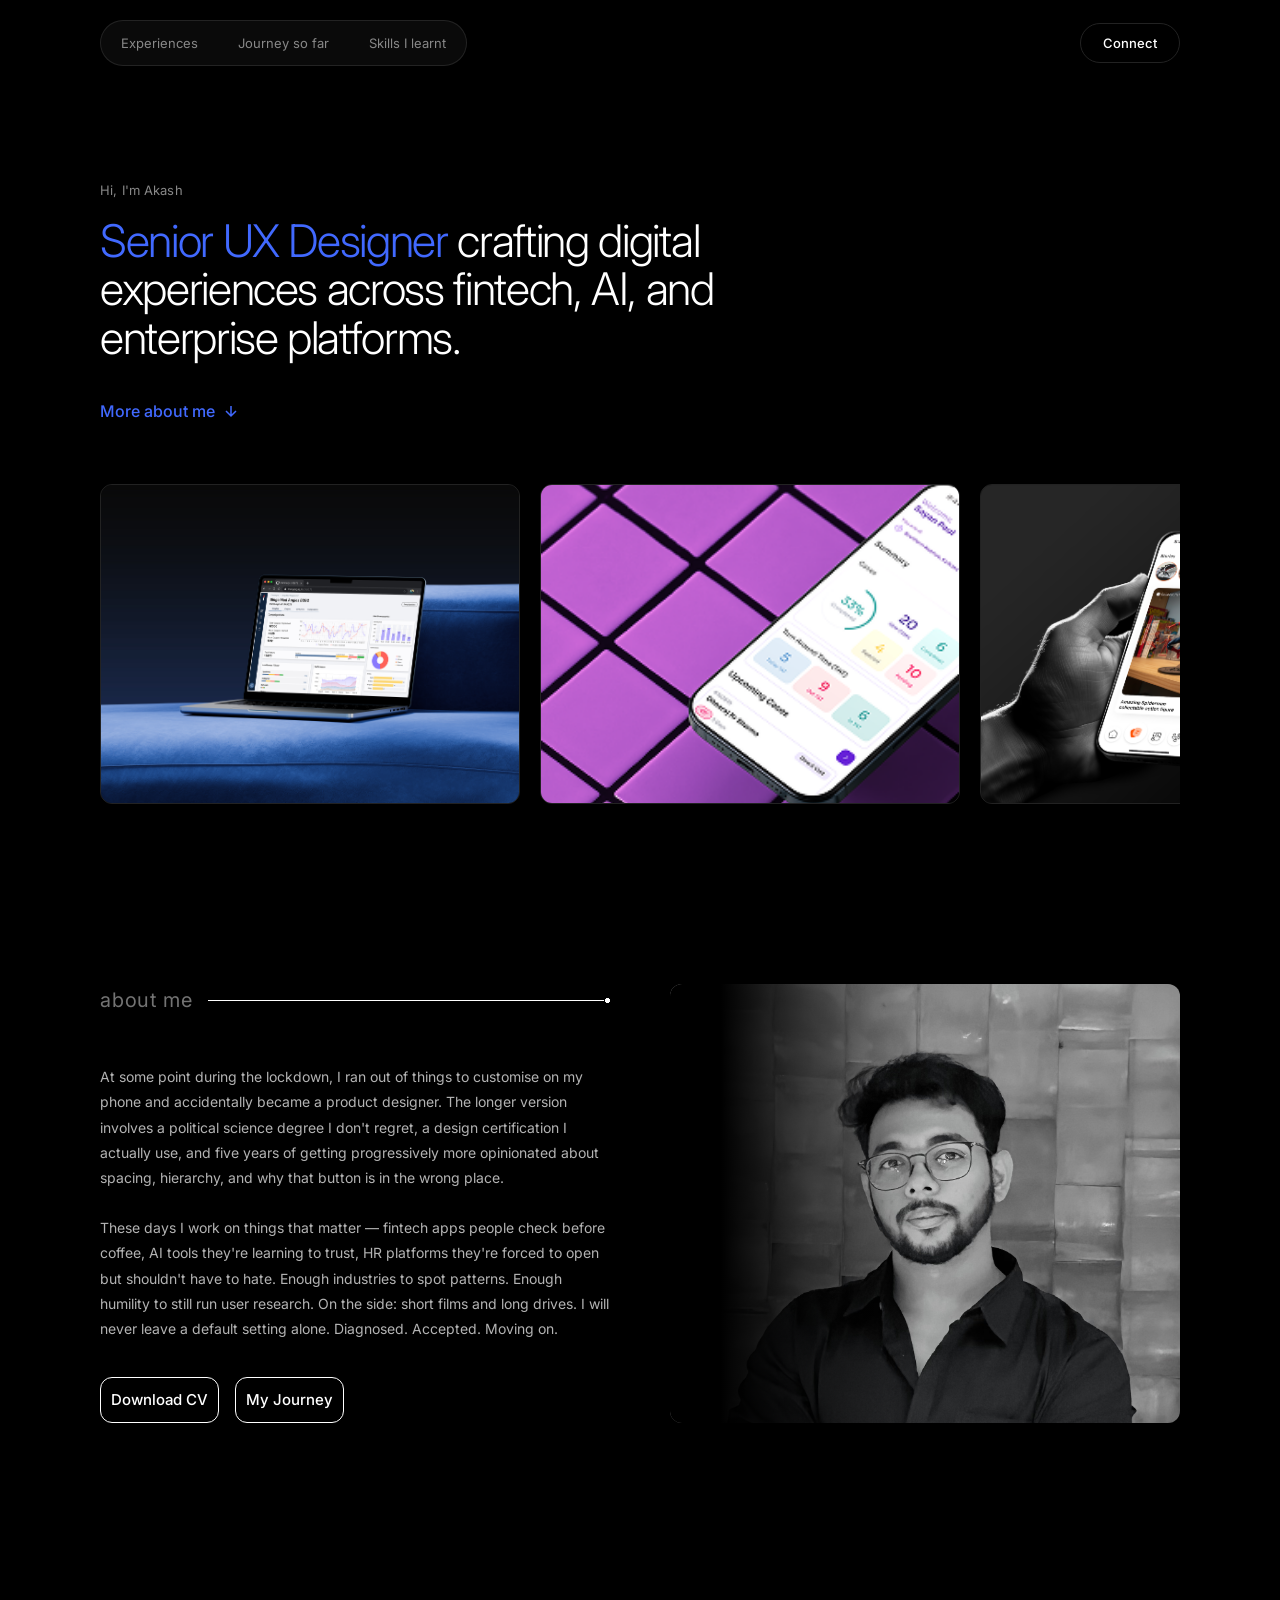
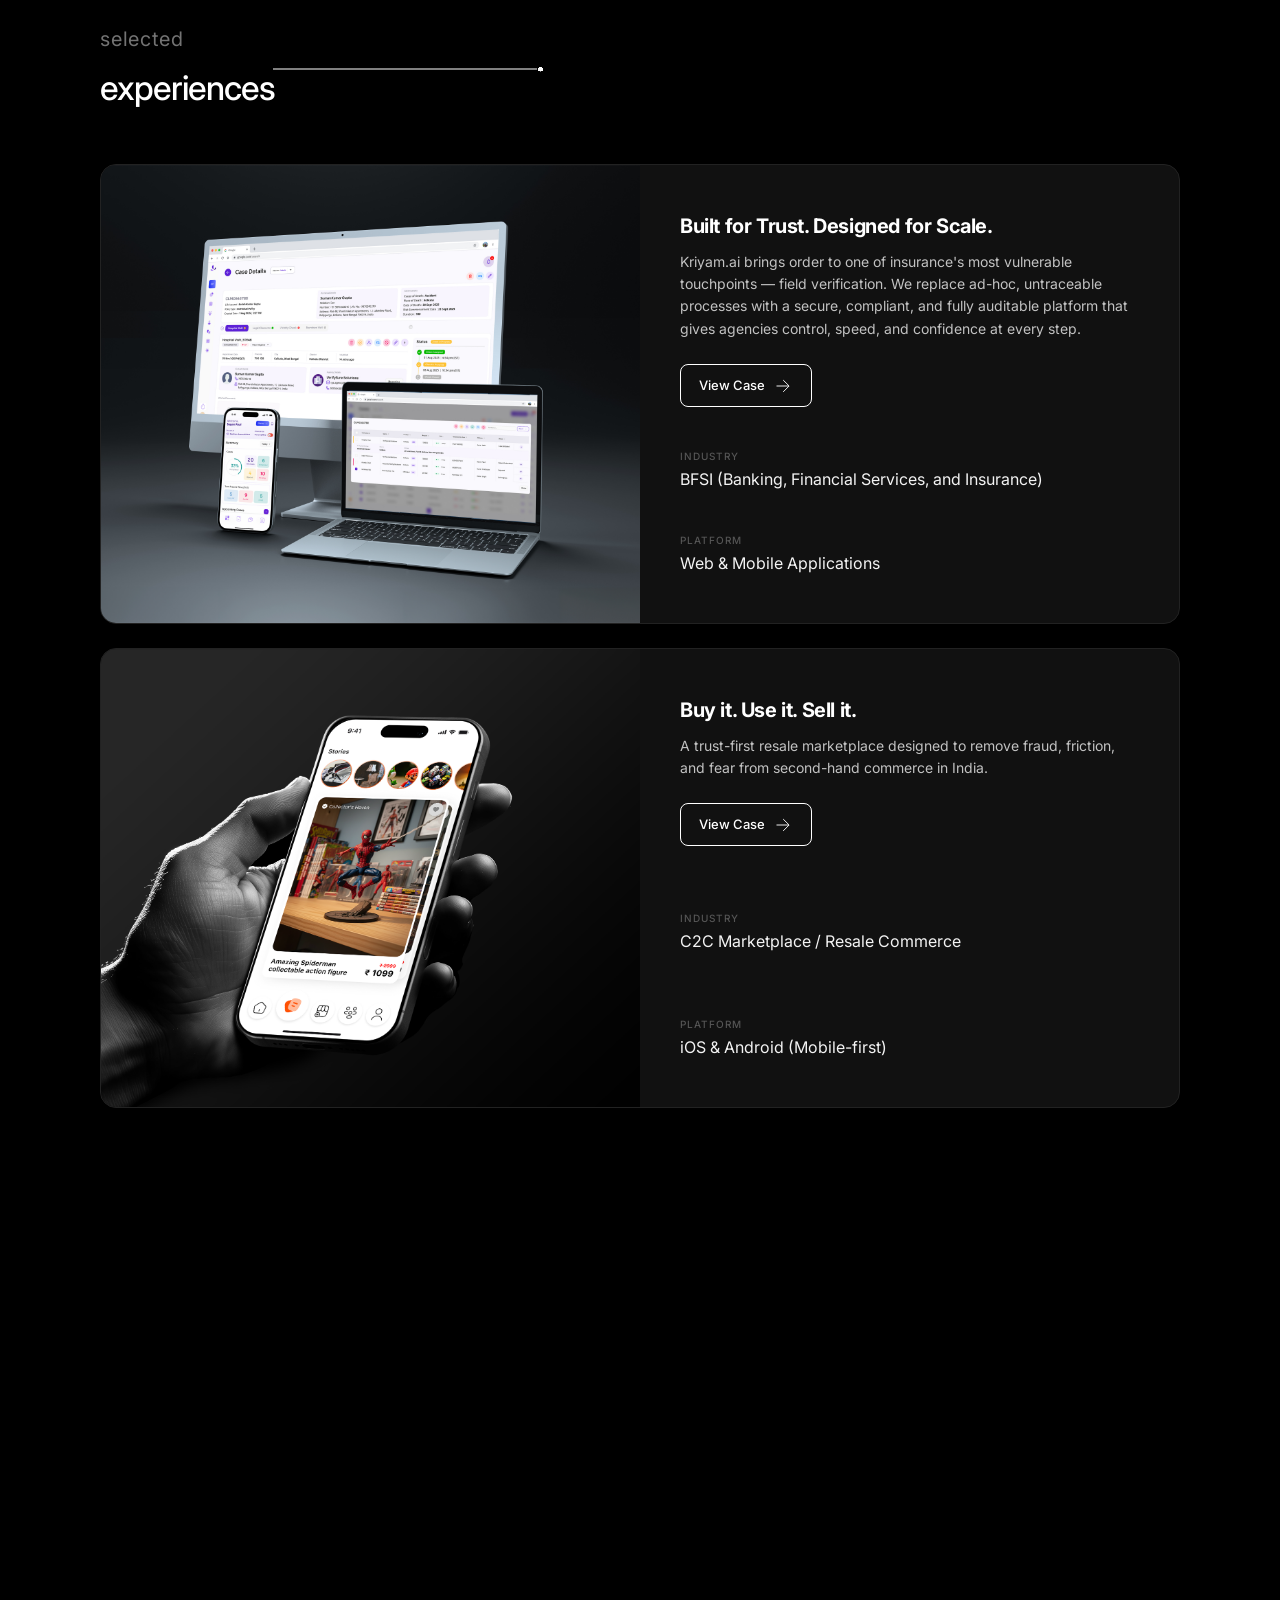
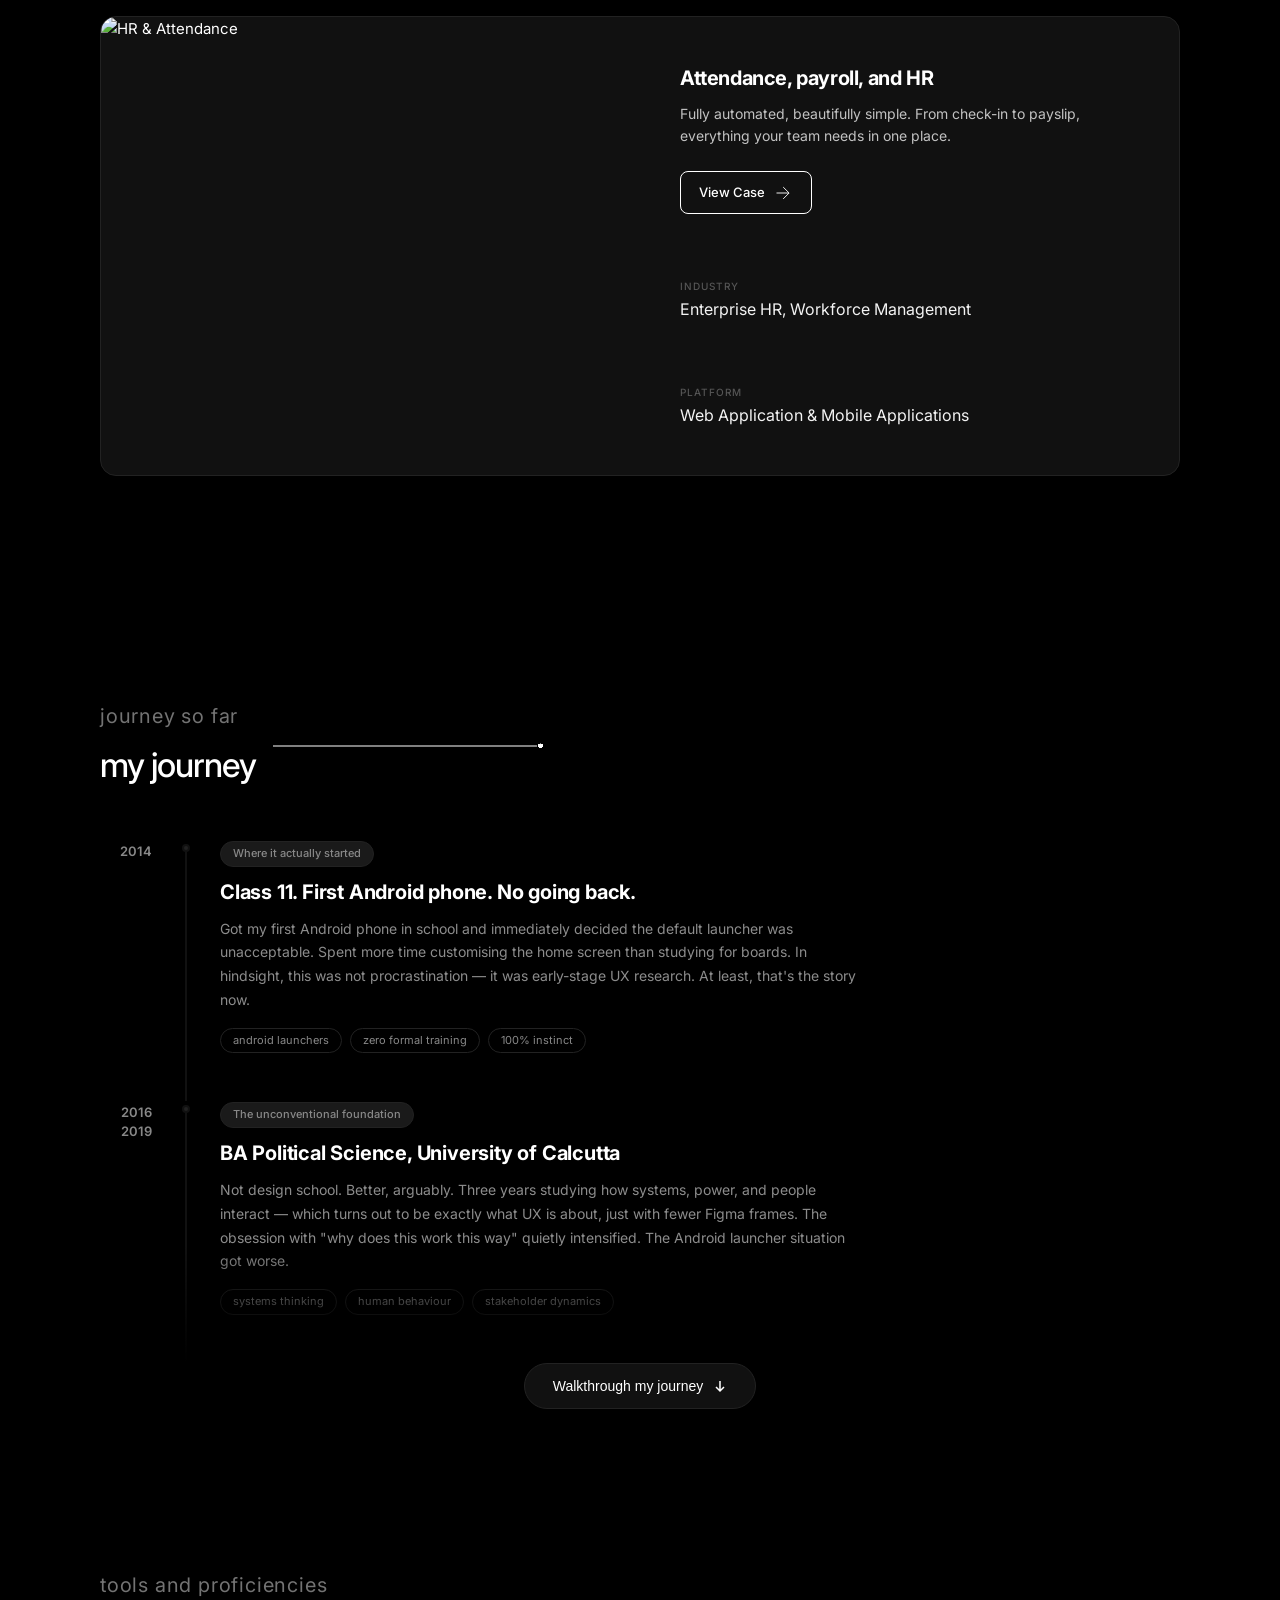
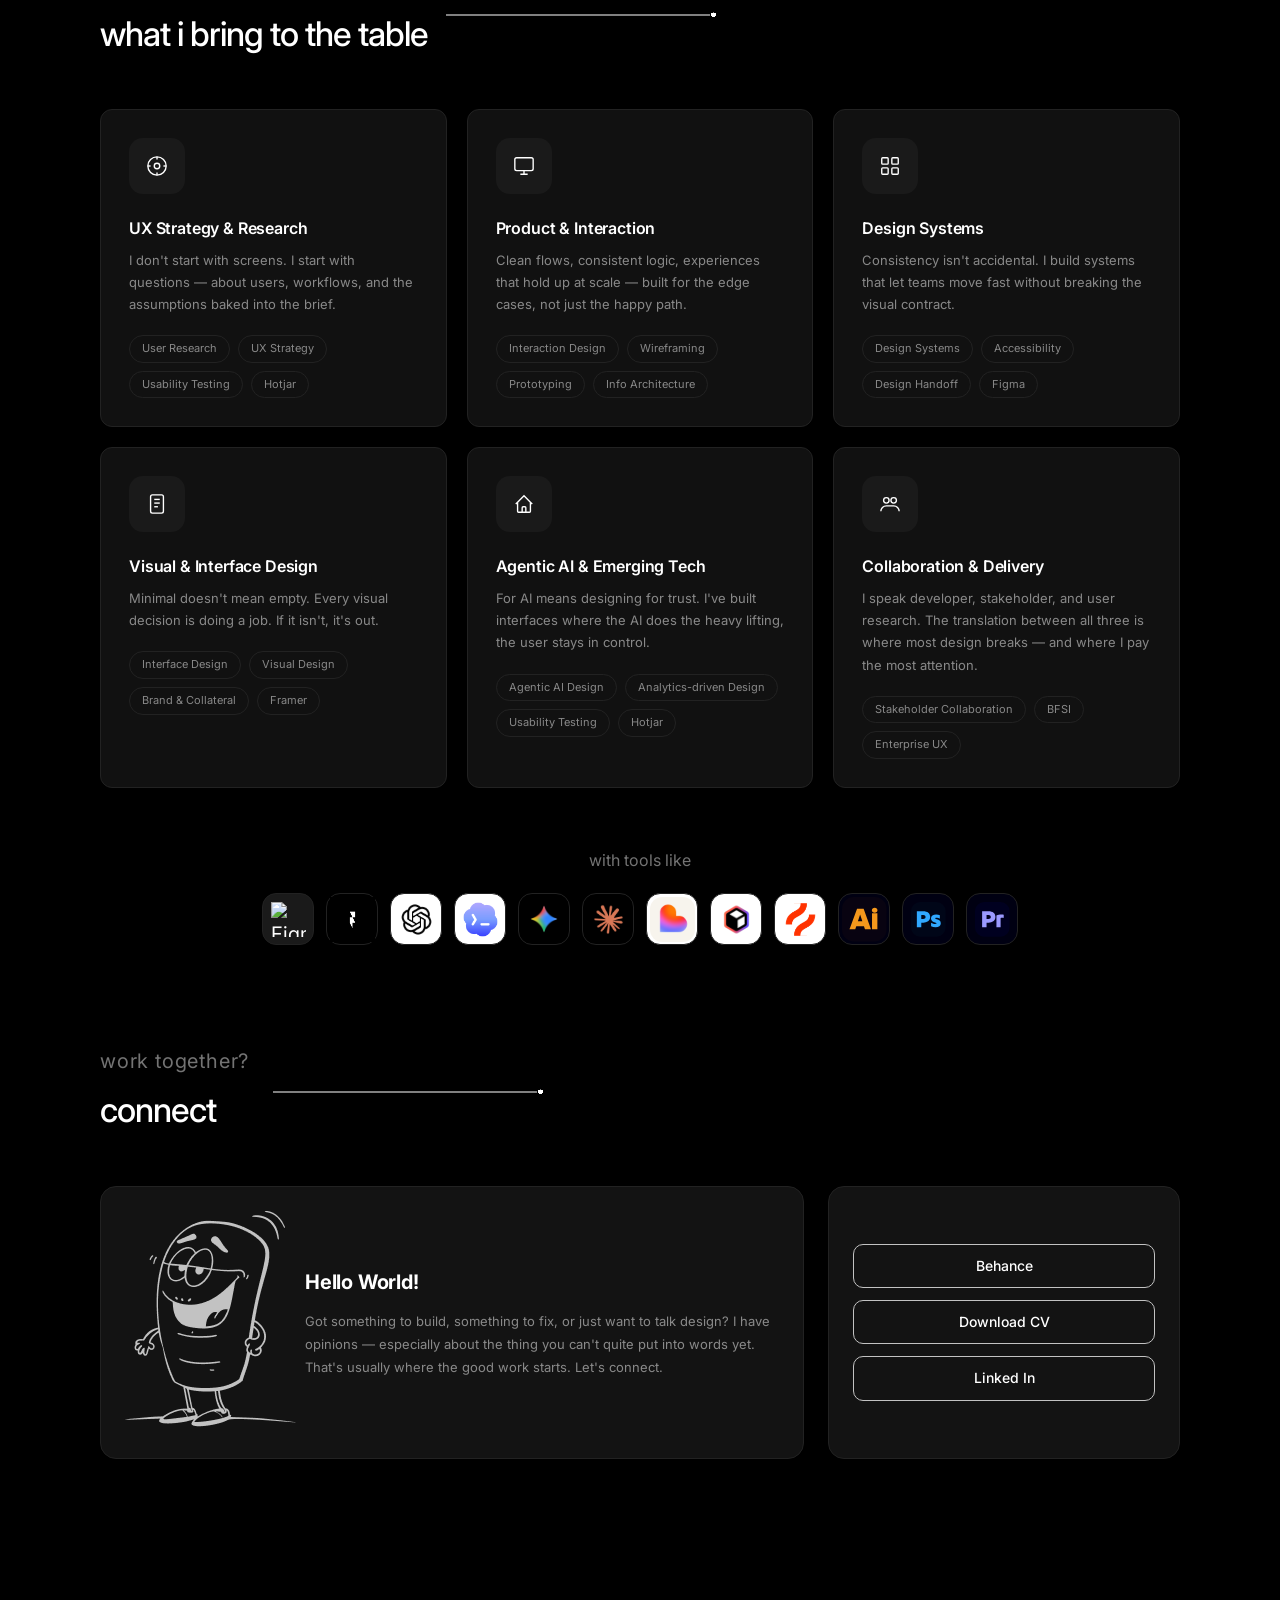
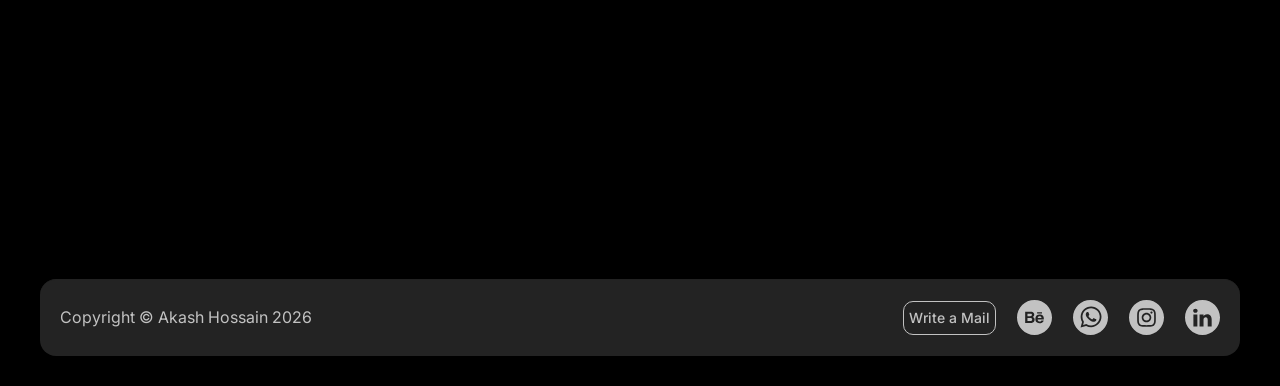
==== commit 94a20564: "Replace journey drawer with inline expand on button click Show 2 items by default; clicking Walkthro" ====
--- a/index.html
+++ b/index.html
@@ -219,13 +219,13 @@
             </div>
           </div>
 
-          <div class="jt-item jt-item--dim">
+          <div class="jt-item jt-item--hidden">
             <div class="jt-year">2020<br/>2021</div>
             <div class="jt-line"><div class="jt-dot"></div></div>
             <div class="jt-content">
               <div class="jt-label">The lockdown pivot</div>
-              <h3 class="jt-title">Diploma in Graphics Design &amp; Web Development</h3>
-              <p class="jt-desc">Lockdown. No office. No internship. Ran out of things to customise. Enrolled in a design diploma instead. What started as "I'll just learn Photoshop" became a full obsession with interface craft.</p>
+              <h3 class="jt-title">Diploma in Graphics Design &amp; Web Development — Hi Tech Animation</h3>
+              <p class="jt-desc">Lockdown. No office. No internship. Ran out of things to customise. Enrolled in a design diploma instead. What started as "I'll just learn Photoshop" became a full obsession with interface craft. First logo. First layout. First time someone paid for the work.</p>
               <div class="jt-tags">
                 <span class="jt-tag">visual design</span>
                 <span class="jt-tag">first client</span>
@@ -234,9 +234,54 @@
             </div>
           </div>
 
-        </div>
-
-        <div class="journey-cta-wrap">
+          <div class="jt-item jt-item--hidden">
+            <div class="jt-year">2021<br/>2022</div>
+            <div class="jt-line"><div class="jt-dot"></div></div>
+            <div class="jt-content">
+              <div class="jt-label">First real job</div>
+              <h3 class="jt-title">UI/UX Designer — HR Tech Startup (Goodbook)</h3>
+              <p class="jt-desc">Built a complete design system from scratch. Attended the first real sprint. Learned that "we'll fix it later" is a lie. Shipped a workforce management platform used by real people doing real jobs. Developed a strong opinion about button placement.</p>
+              <div class="jt-tags">
+                <span class="jt-tag">design systems</span>
+                <span class="jt-tag">product design</span>
+                <span class="jt-tag">enterprise UX</span>
+              </div>
+            </div>
+          </div>
+
+          <div class="jt-item jt-item--hidden">
+            <div class="jt-year">2022<br/>2024</div>
+            <div class="jt-line"><div class="jt-dot"></div></div>
+            <div class="jt-content">
+              <div class="jt-label">Going deeper</div>
+              <h3 class="jt-title">UX Designer — Smart Factory Initiative (Tata)</h3>
+              <p class="jt-desc">Designed operational intelligence dashboards and mobile workflows for factory floor workers and management. Learned that field research beats assumptions every time. Spent real time in manufacturing environments. Designed with, not just for.</p>
+              <div class="jt-tags">
+                <span class="jt-tag">field research</span>
+                <span class="jt-tag">complex systems</span>
+                <span class="jt-tag">mobile UX</span>
+              </div>
+            </div>
+          </div>
+
+          <div class="jt-item jt-item--hidden">
+            <div class="jt-year">2024<br/>Now</div>
+            <div class="jt-line jt-line--active"><div class="jt-dot jt-dot--active"></div></div>
+            <div class="jt-content">
+              <div class="jt-label jt-label--accent">Currently here</div>
+              <h3 class="jt-title">Senior UX Designer — Kriyam.ai</h3>
+              <p class="jt-desc">Leading end-to-end product design for a field verification platform in the BFSI space. Driving the design system, research practice, and cross-platform experience. Working at the intersection of compliance, speed, and trust — where the design decisions actually matter.</p>
+              <div class="jt-tags">
+                <span class="jt-tag">BFSI</span>
+                <span class="jt-tag">design leadership</span>
+                <span class="jt-tag">AI-assisted UX</span>
+              </div>
+            </div>
+          </div>
+
+        </div>
+
+        <div class="journey-cta-wrap" id="journeyCta">
           <div class="journey-fade-mask"></div>
           <button class="journey-cta-btn" id="journeyBtn">
             Walkthrough my journey
@@ -246,110 +291,6 @@
       </div>
     </div>
   </section>
-
-  <!-- JOURNEY DRAWER -->
-  <div class="journey-overlay" id="journeyOverlay"></div>
-  <aside class="journey-drawer" id="journeyDrawer" aria-hidden="true">
-    <div class="drawer-head">
-      <div class="drawer-head-title">My Journey</div>
-      <button class="drawer-close" id="journeyClose" aria-label="Close">
-        <svg width="16" height="16" viewBox="0 0 16 16" fill="none" stroke="currentColor" stroke-width="1.5"><path d="M2 2l12 12M14 2L2 14"/></svg>
-      </button>
-    </div>
-    <div class="drawer-scroll">
-
-      <div class="jt-item">
-        <div class="jt-year">2014</div>
-        <div class="jt-line"><div class="jt-dot"></div></div>
-        <div class="jt-content">
-          <div class="jt-label">Where it actually started</div>
-          <h3 class="jt-title">Class 11. First Android phone. No going back.</h3>
-          <p class="jt-desc">Got my first Android phone in school and immediately decided the default launcher was unacceptable. Spent more time customising the home screen than studying for boards. In hindsight, this was not procrastination — it was early-stage UX research. At least, that's the story now.</p>
-          <div class="jt-tags">
-            <span class="jt-tag">android launchers</span>
-            <span class="jt-tag">zero formal training</span>
-            <span class="jt-tag">100% instinct</span>
-          </div>
-        </div>
-      </div>
-
-      <div class="jt-item">
-        <div class="jt-year">2016<br/>2019</div>
-        <div class="jt-line"><div class="jt-dot"></div></div>
-        <div class="jt-content">
-          <div class="jt-label">The unconventional foundation</div>
-          <h3 class="jt-title">BA Political Science, University of Calcutta</h3>
-          <p class="jt-desc">Not design school. Better, arguably. Three years studying how systems, power, and people interact — which turns out to be exactly what UX is about, just with fewer Figma frames. The obsession with "why does this work this way" quietly intensified. The Android launcher situation got worse.</p>
-          <div class="jt-tags">
-            <span class="jt-tag">systems thinking</span>
-            <span class="jt-tag">human behaviour</span>
-            <span class="jt-tag">stakeholder dynamics</span>
-          </div>
-        </div>
-      </div>
-
-      <div class="jt-item">
-        <div class="jt-year">2020<br/>2021</div>
-        <div class="jt-line"><div class="jt-dot"></div></div>
-        <div class="jt-content">
-          <div class="jt-label">The lockdown pivot</div>
-          <h3 class="jt-title">Diploma in Graphics Design &amp; Web Development — Hi Tech Animation</h3>
-          <p class="jt-desc">Lockdown. No office. No internship. Ran out of things to customise. Enrolled in a design diploma instead. What started as "I'll just learn Photoshop" became a full obsession with interface craft. First logo. First layout. First time someone paid for the work.</p>
-          <div class="jt-tags">
-            <span class="jt-tag">visual design</span>
-            <span class="jt-tag">first client</span>
-            <span class="jt-tag">self-taught</span>
-          </div>
-        </div>
-      </div>
-
-      <div class="jt-item">
-        <div class="jt-year">2021<br/>2022</div>
-        <div class="jt-line"><div class="jt-dot"></div></div>
-        <div class="jt-content">
-          <div class="jt-label">First real job</div>
-          <h3 class="jt-title">UI/UX Designer — HR Tech Startup (Goodbook)</h3>
-          <p class="jt-desc">Built a complete design system from scratch. Attended the first real sprint. Learned that "we'll fix it later" is a lie. Shipped a workforce management platform used by real people doing real jobs. Developed a strong opinion about button placement.</p>
-          <div class="jt-tags">
-            <span class="jt-tag">design systems</span>
-            <span class="jt-tag">product design</span>
-            <span class="jt-tag">enterprise UX</span>
-          </div>
-        </div>
-      </div>
-
-      <div class="jt-item">
-        <div class="jt-year">2022<br/>2024</div>
-        <div class="jt-line"><div class="jt-dot"></div></div>
-        <div class="jt-content">
-          <div class="jt-label">Going deeper</div>
-          <h3 class="jt-title">UX Designer — Smart Factory Initiative (Tata)</h3>
-          <p class="jt-desc">Designed operational intelligence dashboards and mobile workflows for factory floor workers and management. Learned that field research beats assumptions every time. Spent real time in manufacturing environments. Designed with, not just for.</p>
-          <div class="jt-tags">
-            <span class="jt-tag">field research</span>
-            <span class="jt-tag">complex systems</span>
-            <span class="jt-tag">mobile UX</span>
-          </div>
-        </div>
-      </div>
-
-      <div class="jt-item">
-        <div class="jt-year">2024<br/>Now</div>
-        <div class="jt-line jt-line--active"><div class="jt-dot jt-dot--active"></div></div>
-        <div class="jt-content">
-          <div class="jt-label jt-label--accent">Currently here</div>
-          <h3 class="jt-title">Senior UX Designer — Kriyam.ai</h3>
-          <p class="jt-desc">Leading end-to-end product design for a field verification platform in the BFSI space. Driving the design system, research practice, and cross-platform experience. Working at the intersection of compliance, speed, and trust — where the design decisions actually matter.</p>
-          <div class="jt-tags">
-            <span class="jt-tag">BFSI</span>
-            <span class="jt-tag">design leadership</span>
-            <span class="jt-tag">AI-assisted UX</span>
-          </div>
-        </div>
-      </div>
-
-    </div>
-  </aside>
 
   <!-- SKILLS -->
   <section id="skills">
--- a/styles.css
+++ b/styles.css
@@ -530,7 +530,8 @@
   padding: 3px 12px;
 }
 
-/* gradient + CTA button */
+.jt-item--hidden { display: none; }
+
 .journey-cta-wrap {
   position: relative;
   margin-top: -120px;
@@ -571,78 +572,6 @@
   border-color: #444;
   background: var(--surface2);
   transform: translateY(-1px);
-}
-
-/* ── JOURNEY DRAWER ── */
-.journey-overlay {
-  position: fixed;
-  inset: 0;
-  background: rgba(0,0,0,0.6);
-  backdrop-filter: blur(4px);
-  z-index: 200;
-  opacity: 0;
-  pointer-events: none;
-  transition: opacity 0.35s ease;
-}
-
-.journey-overlay.open {
-  opacity: 1;
-  pointer-events: all;
-}
-
-.journey-drawer {
-  position: fixed;
-  top: 0; right: 0; bottom: 0;
-  width: min(520px, 92vw);
-  background: var(--surface);
-  border-left: 1px solid var(--border);
-  z-index: 201;
-  display: flex;
-  flex-direction: column;
-  transform: translateX(100%);
-  transition: transform 0.4s cubic-bezier(0.4, 0, 0.2, 1);
-}
-
-.journey-drawer.open {
-  transform: translateX(0);
-}
-
-.drawer-head {
-  display: flex;
-  align-items: center;
-  justify-content: space-between;
-  padding: 24px 32px;
-  border-bottom: 1px solid var(--border);
-  flex-shrink: 0;
-}
-
-.drawer-head-title {
-  font-size: 18px;
-  font-weight: 700;
-  letter-spacing: -0.01em;
-}
-
-.drawer-close {
-  width: 36px; height: 36px;
-  border: 1px solid var(--border);
-  border-radius: 50%;
-  background: transparent;
-  color: var(--text-muted);
-  cursor: pointer;
-  display: flex;
-  align-items: center;
-  justify-content: center;
-  transition: border-color 0.2s, color 0.2s;
-}
-
-.drawer-close:hover { border-color: #444; color: var(--text); }
-
-.drawer-scroll {
-  flex: 1;
-  overflow-y: auto;
-  padding: 32px 32px 48px;
-  scrollbar-width: thin;
-  scrollbar-color: var(--border) transparent;
 }
 
 /* ── SKILLS ── */
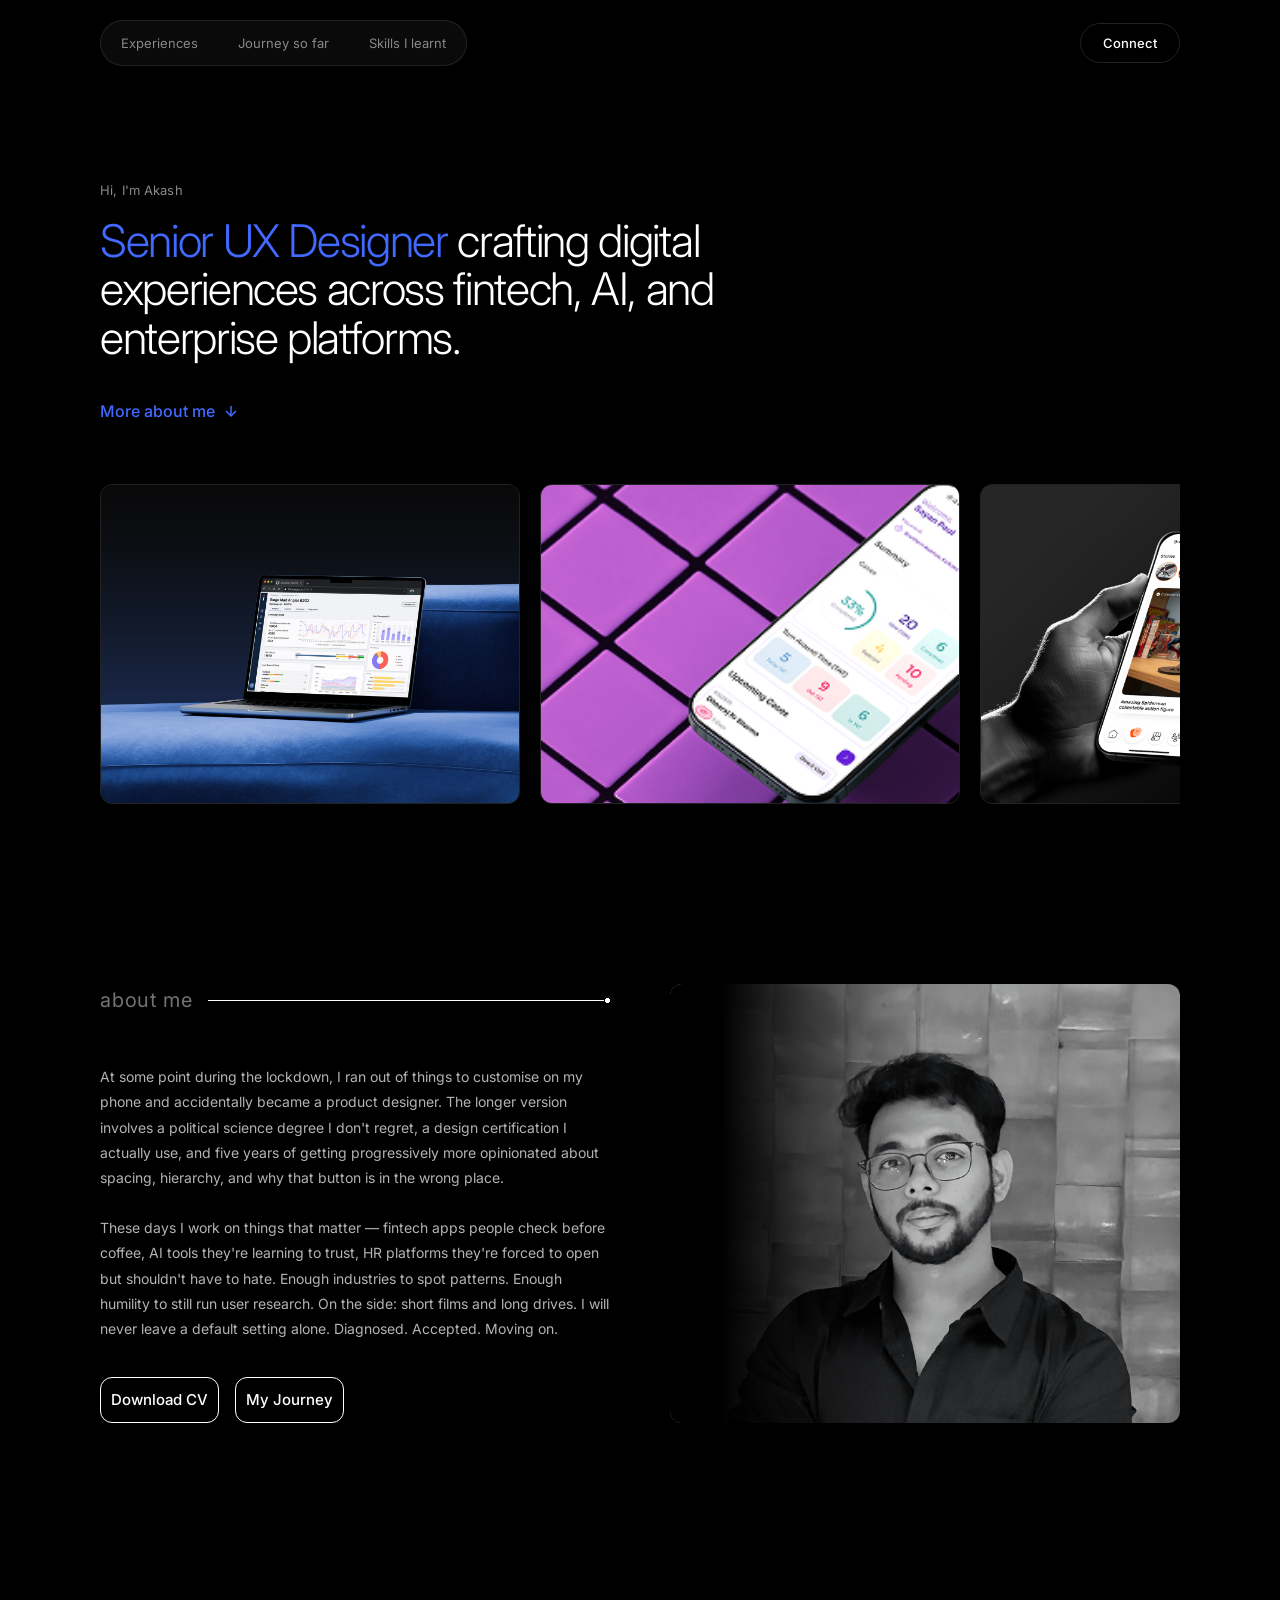
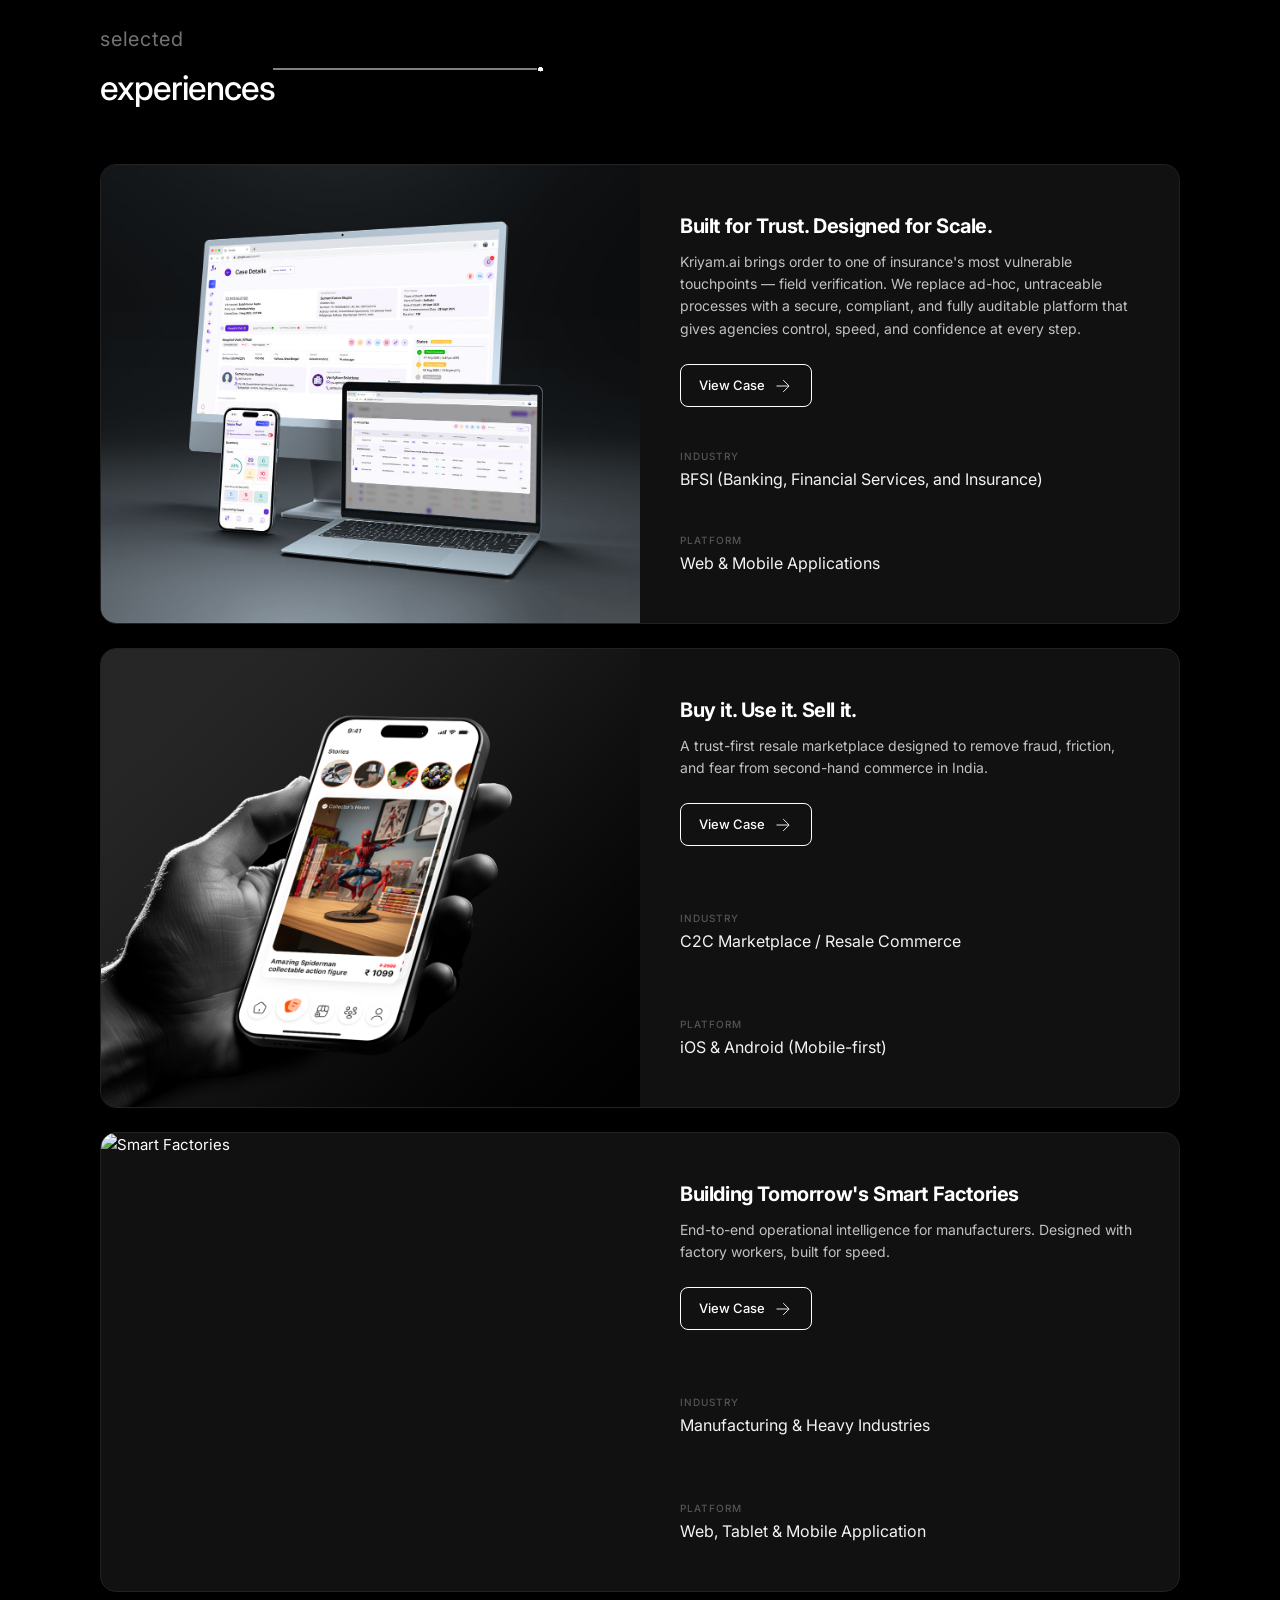
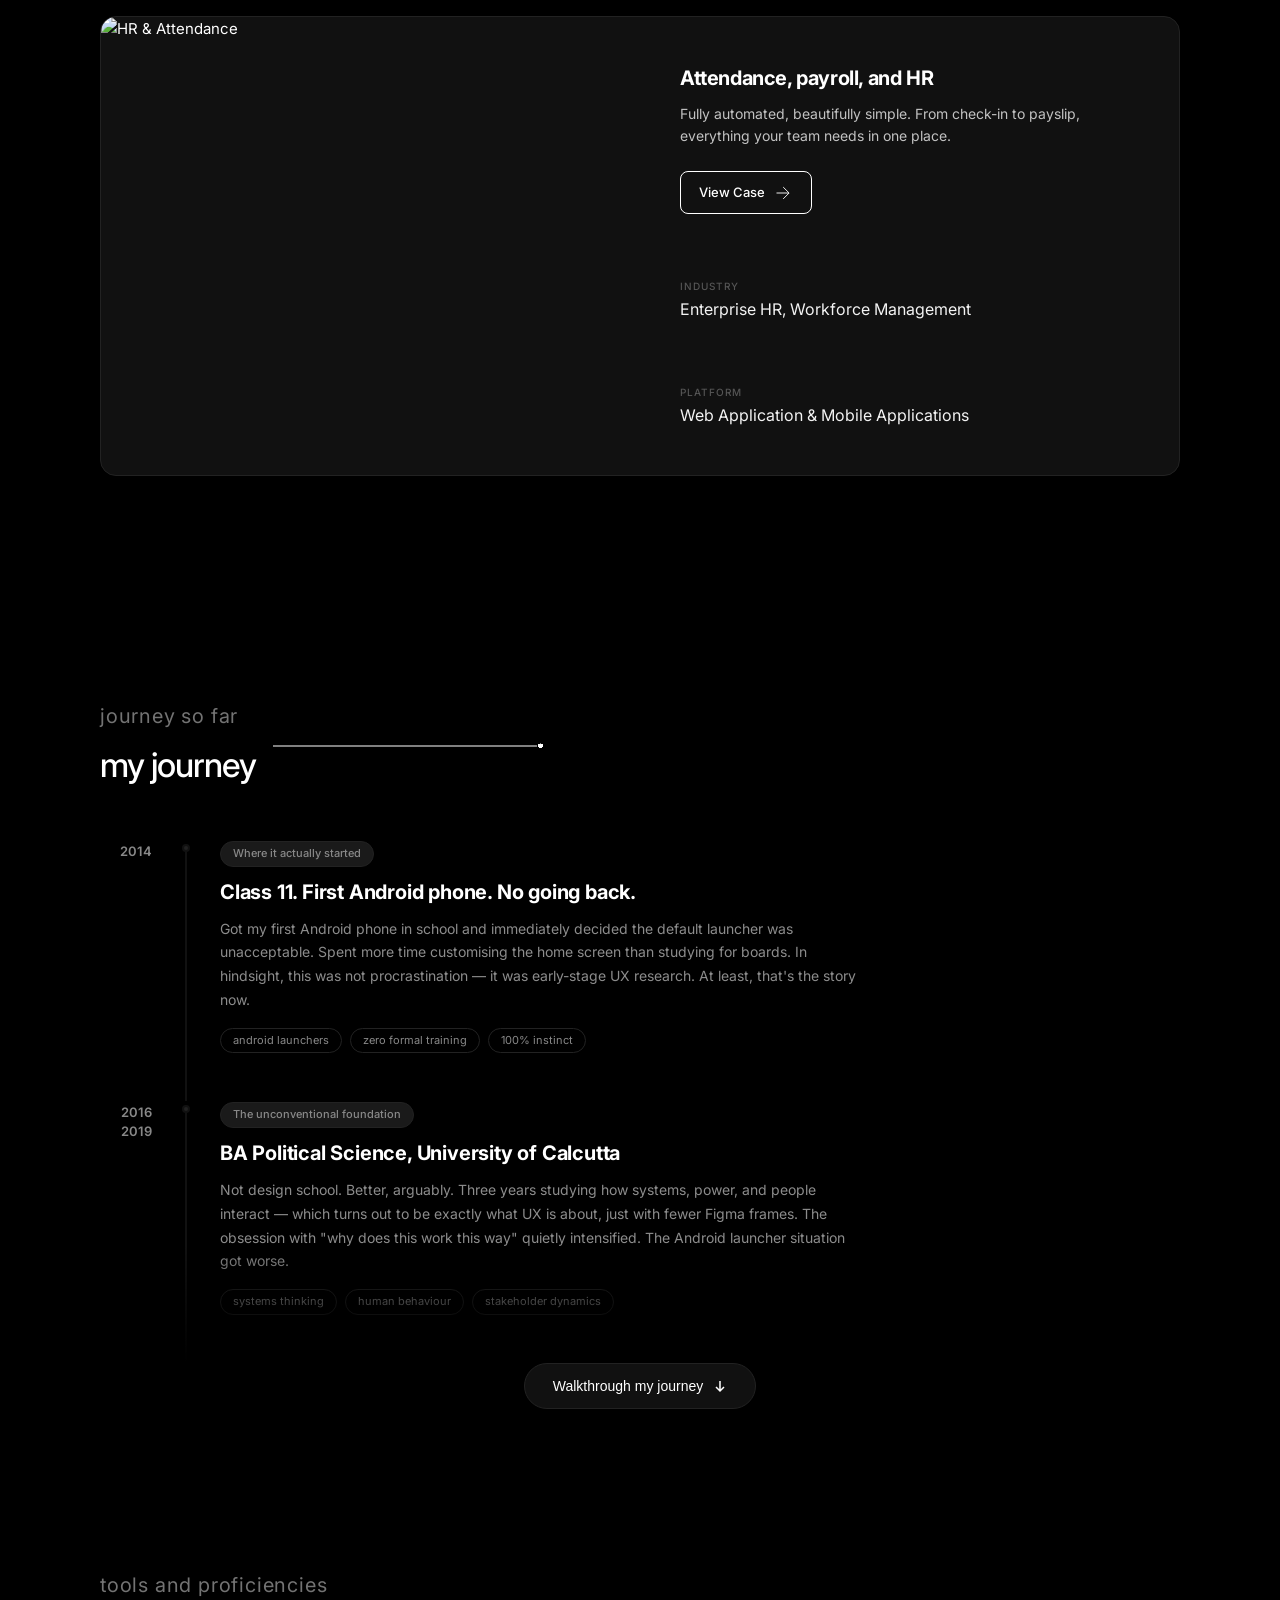
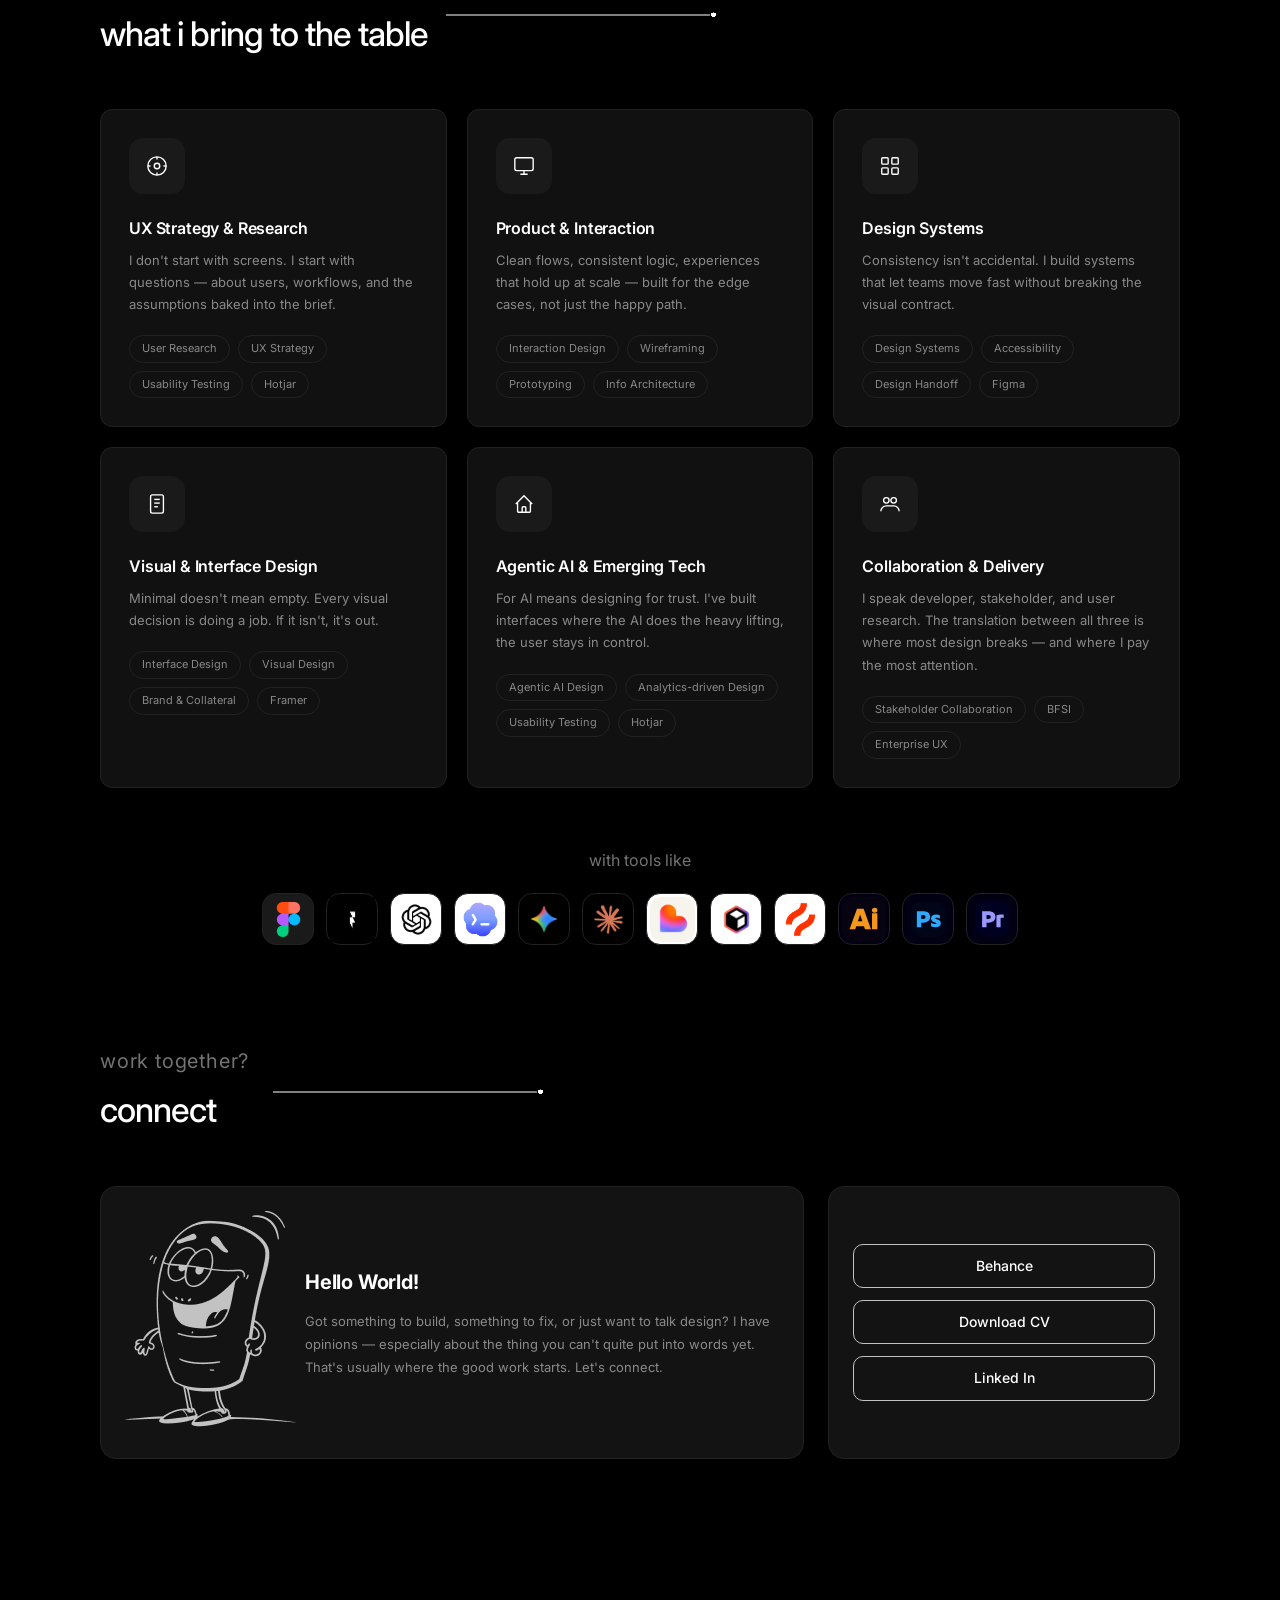
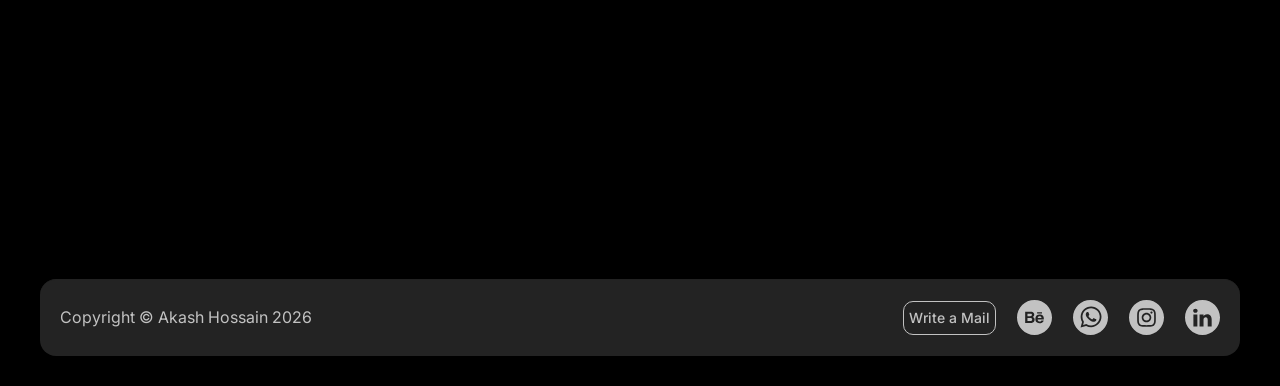
==== commit 02202308: "Compress images and add lazy loading for faster page load Reduced all images to max 1600px wide — sl" ====
--- a/index.html
+++ b/index.html
@@ -34,7 +34,7 @@
       <div class="hero-slider" id="heroSlider">
 
         <div class="slide-card">
-          <img class="slide-img" src="images/raw_hs_4.jpg" alt="Analytics Dashboard" />
+          <img loading="lazy" class="slide-img" src="images/raw_hs_4.jpg" alt="Analytics Dashboard" />
         </div>
 
         <div class="slide-card">
@@ -42,7 +42,7 @@
         </div>
 
         <div class="slide-card">
-          <img class="slide-img" src="images/raw_hs_1.png" alt="Resale Marketplace" />
+          <img loading="lazy" class="slide-img" src="images/raw_hs_1.png" alt="Resale Marketplace" />
         </div>
 
       </div>
@@ -89,7 +89,7 @@
 
       <div class="project-card fade-up">
         <div class="project-img">
-          <img src="images/project-kriyam.jpg" alt="Kriyam.ai" class="project-img-bg" />
+          <img loading="lazy" src="images/project-kriyam.jpg" alt="Kriyam.ai" class="project-img-bg" />
         </div>
         <div class="project-info">
           <div>
@@ -112,7 +112,7 @@
 
       <div class="project-card fade-up">
         <div class="project-img">
-          <img src="images/project-resale.png" alt="Resale Marketplace" class="project-img-bg" />
+          <img loading="lazy" src="images/project-resale.png" alt="Resale Marketplace" class="project-img-bg" />
         </div>
         <div class="project-info">
           <div>
@@ -134,7 +134,7 @@
 
       <div class="project-card fade-up">
         <div class="project-img">
-          <img src="images/project-factory.jpg" alt="Smart Factories" class="project-img-bg" />
+          <img loading="lazy" src="images/project-factory.jpg" alt="Smart Factories" class="project-img-bg" />
         </div>
         <div class="project-info">
           <div>
@@ -156,7 +156,7 @@
 
       <div class="project-card fade-up">
         <div class="project-img">
-          <img src="images/project-hr.jpg" alt="HR &amp; Attendance" class="project-img-bg" />
+          <img loading="lazy" src="images/project-hr.jpg" alt="HR &amp; Attendance" class="project-img-bg" />
         </div>
         <div class="project-info">
           <div>
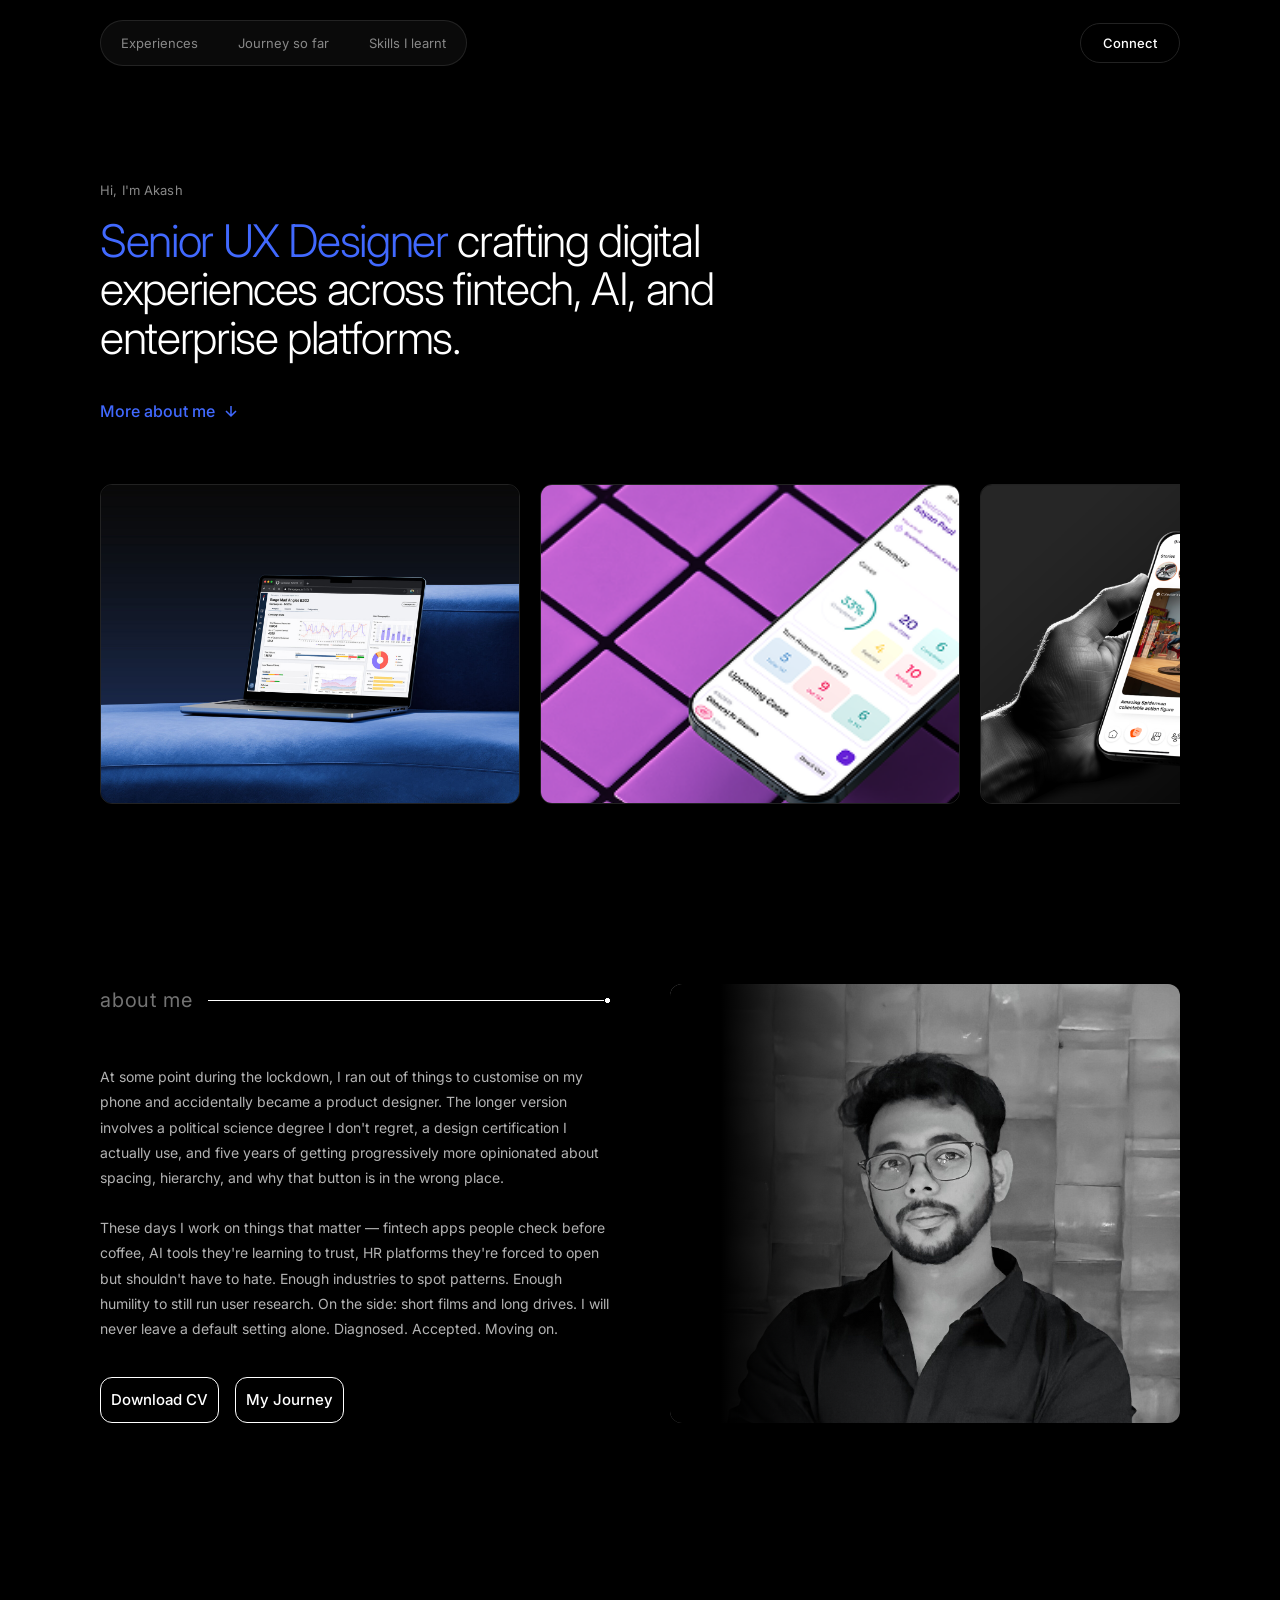
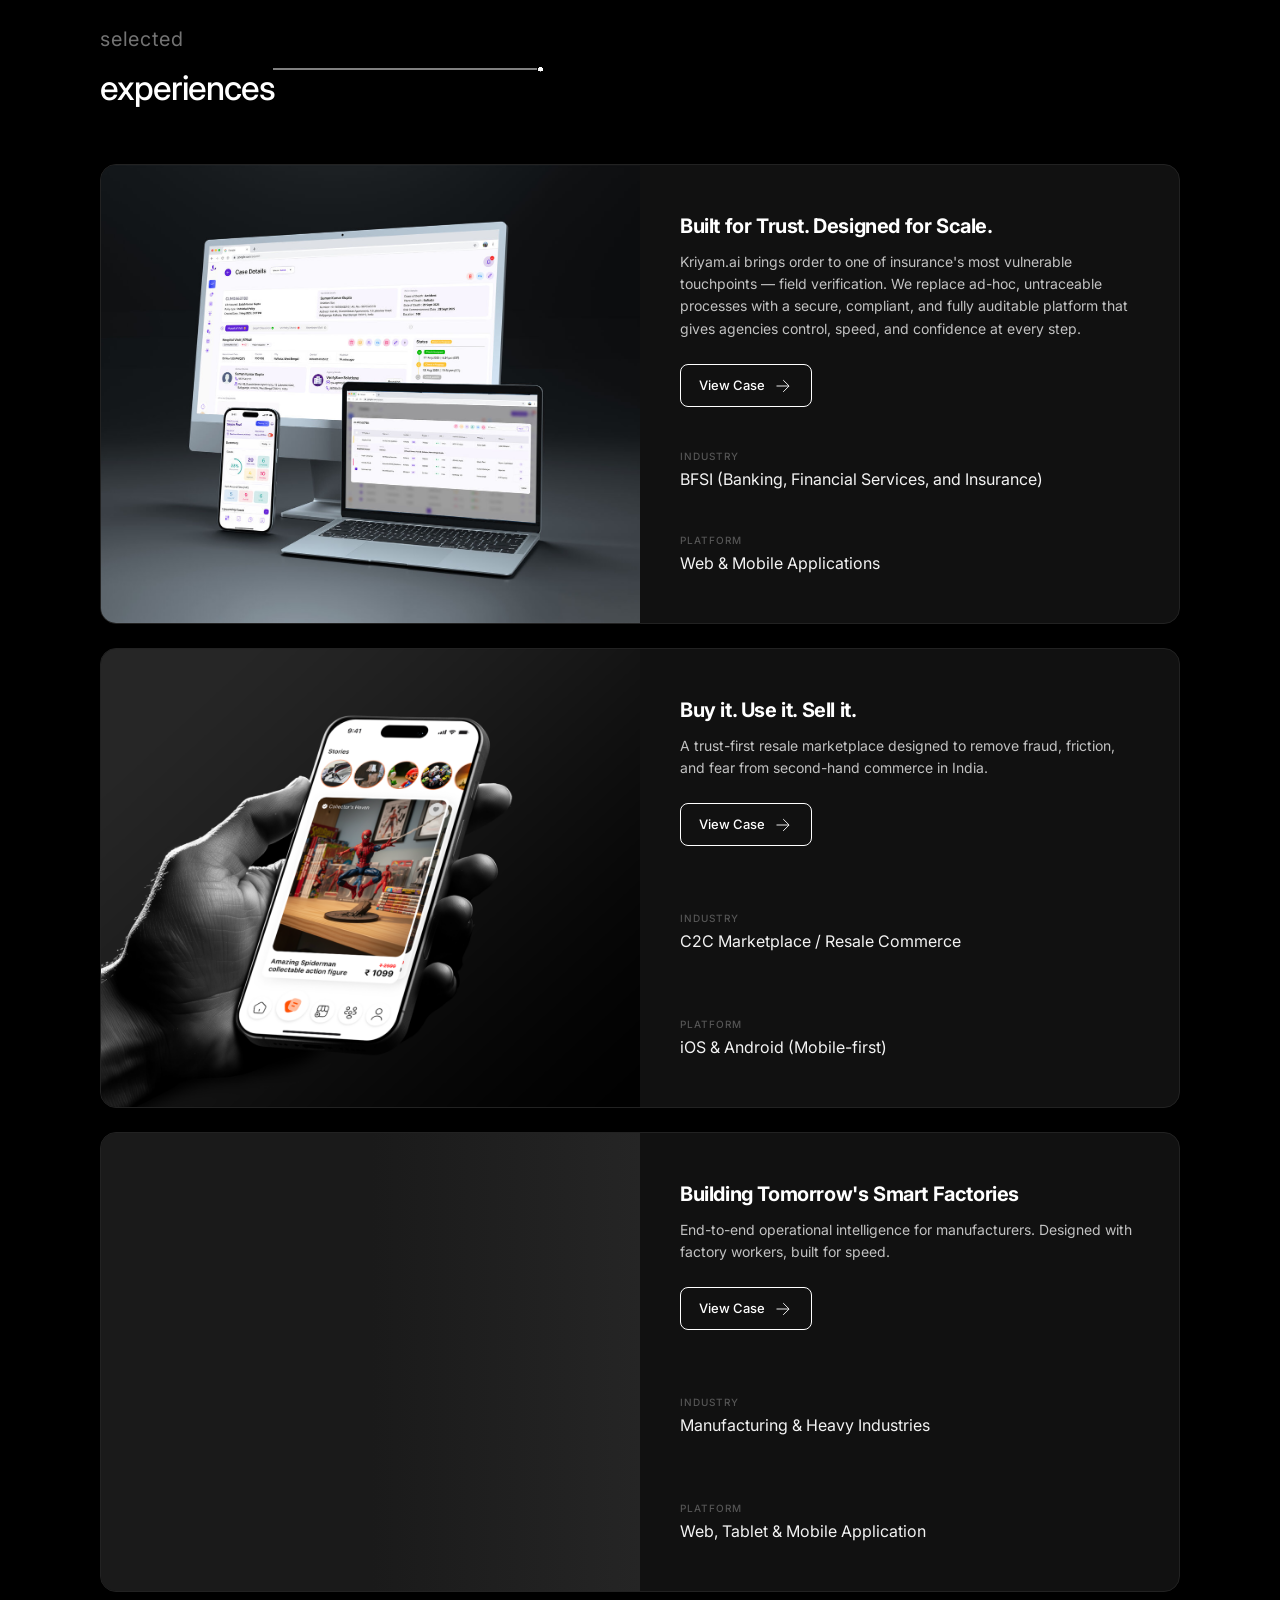
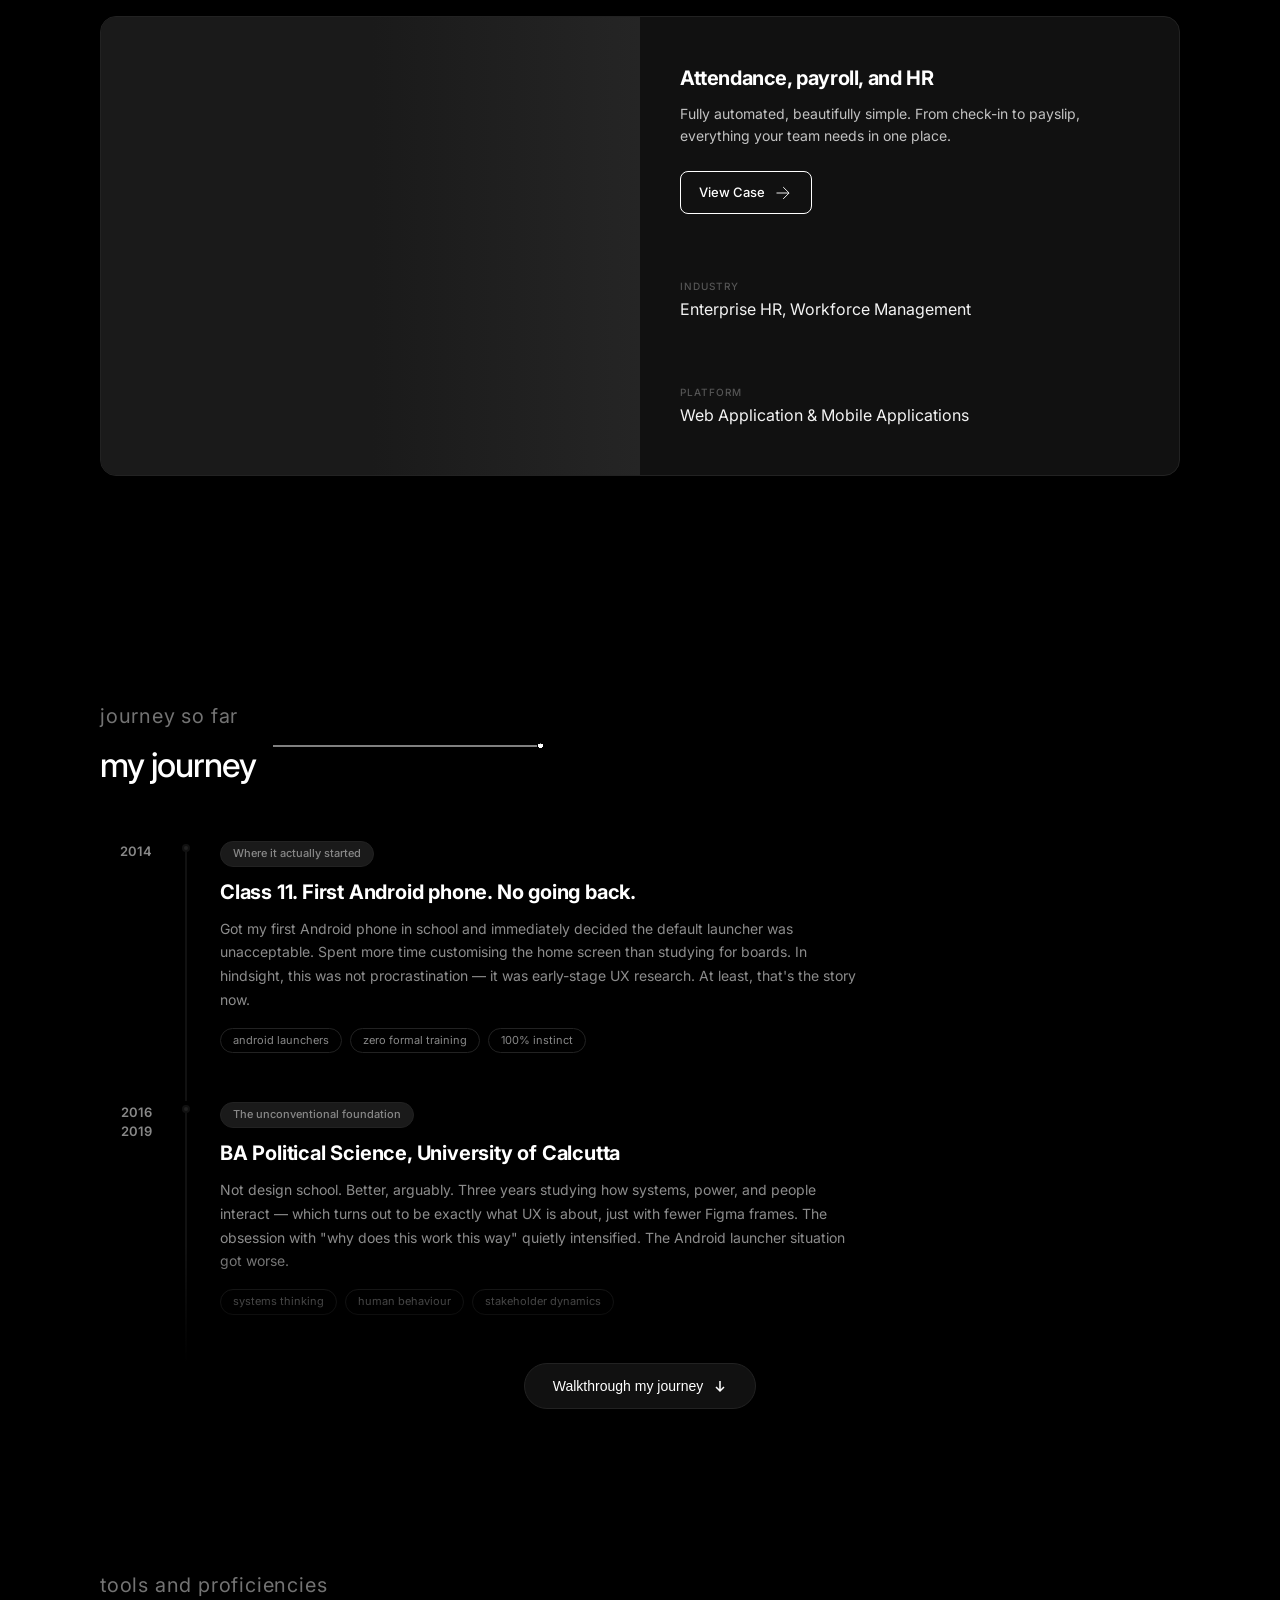
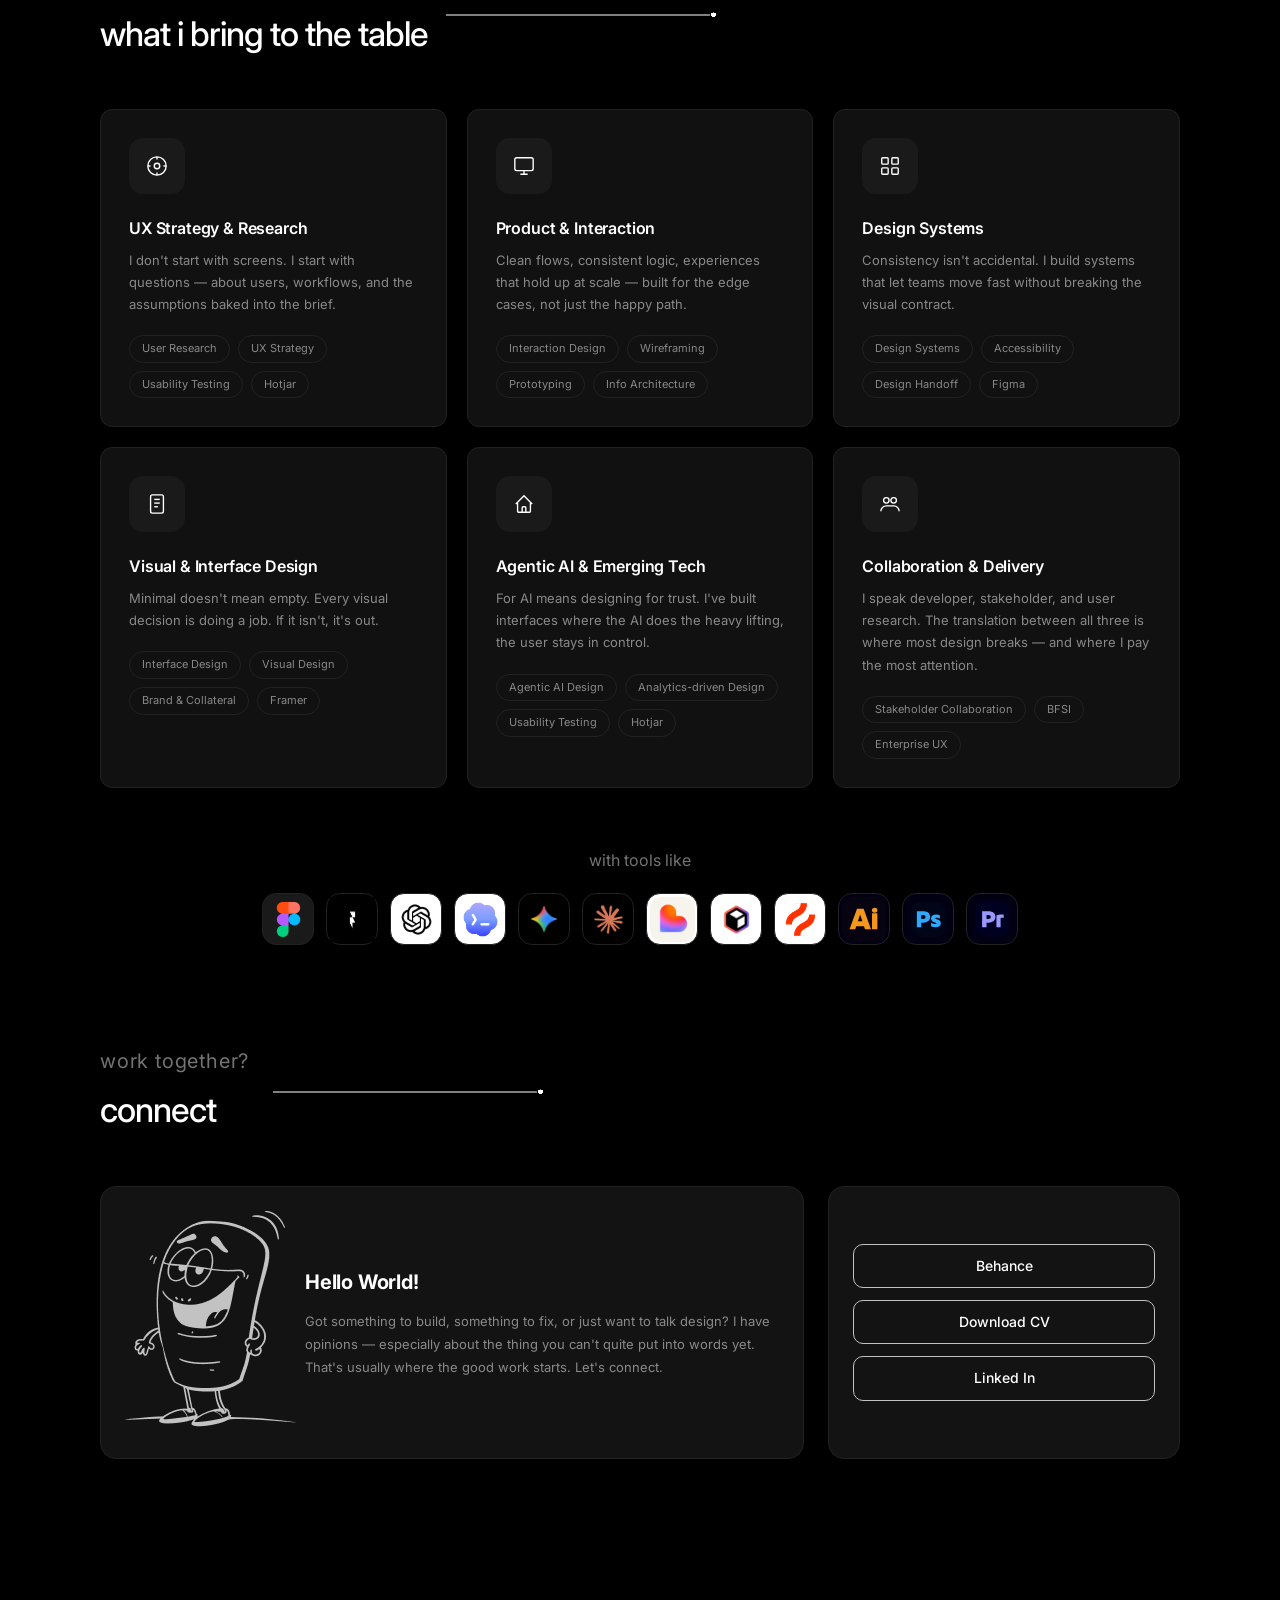
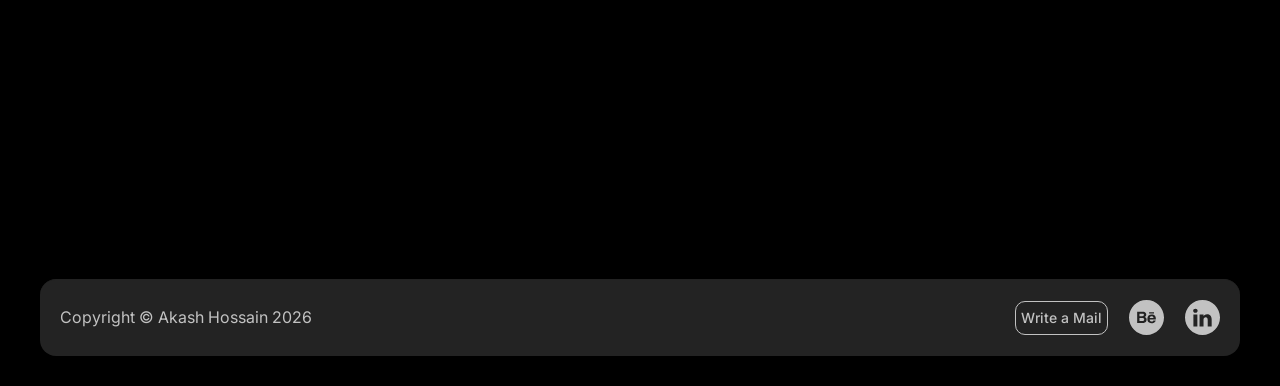
==== commit 26b0463d: "Update social links, CV, Goodbook URLs; remove WhatsApp/Instagram - Footer: real Behance, LinkedIn, " ====
--- a/index.html
+++ b/index.html
@@ -63,8 +63,7 @@
             These days I work on things that matter — fintech apps people check before coffee, AI tools they're learning to trust, HR platforms they're forced to open but shouldn't have to hate. Enough industries to spot patterns. Enough humility to still run user research. On the side: short films and long drives. I will never leave a default setting alone. Diagnosed. Accepted. Moving on.
           </p>
           <div class="btn-group">
-            <a href="#" class="btn-outline">
-              <!-- <svg width="14" height="14" viewBox="0 0 14 14" fill="none" stroke="currentColor" stroke-width="1.5"><path d="M2 12h10M7 2v7M4 6l3 3 3-3"/></svg> -->
+            <a href="https://drive.google.com/drive/folders/1Osjv9RXPf2Ff0-qxmYvnkVPm6KdDgv9R?usp=sharing" target="_blank" class="btn-outline">
               Download CV
             </a>
             <a href="#journey" class="btn-outline">My Journey</a>
@@ -455,8 +454,7 @@
             <!-- <svg width="16" height="16" viewBox="0 0 24 24" fill="currentColor"><path d="M22 7h-7v2h7V7zm1.726 10c-.442 1.297-2.029 3-5.101 3-3.074 0-5.564-1.729-5.564-5.675 0-3.91 2.325-5.92 5.466-5.92 3.082 0 4.964 1.782 5.375 4.426.078.506.109 1.188.095 2.14H15.97c.13 1.2.836 1.865 2.308 1.865.942 0 1.607-.455 1.938-1.165L23.726 17zm-7.506-7.3c-1.24 0-2.232.688-2.413 2.147h4.625c-.084-1.44-.943-2.148-2.212-2.148zM7.995 13.747c.023.826-.522 1.298-1.537 1.298H3.945v-2.67h2.357c1.083 0 1.693.468 1.693 1.372zm-.157-4.321c0 .747-.54 1.18-1.47 1.18H3.945V8.172h2.2c.986 0 1.693.405 1.693 1.254zM9.87 15c.652-.616.98-1.446.98-2.375 0-1.766-1.065-2.878-2.713-3.191.89-.362 1.404-1.095 1.404-2.124C9.54 5.55 8.16 4.5 5.7 4.5H1v15h5.232C9.087 19.5 9.87 17.55 9.87 15z"/></svg> -->
             Behance
           </a>
-          <a href="#" class="connect-btn">
-            <!-- <svg width="16" height="16" viewBox="0 0 24 24" fill="none" stroke="currentColor" stroke-width="1.5"><path d="M21 15v4a2 2 0 0 1-2 2H5a2 2 0 0 1-2-2v-4"/><polyline points="7 10 12 15 17 10"/><line x1="12" y1="15" x2="12" y2="3"/></svg> -->
+          <a href="https://drive.google.com/drive/folders/1Osjv9RXPf2Ff0-qxmYvnkVPm6KdDgv9R?usp=sharing" target="_blank" class="connect-btn">
             Download CV
           </a>
           <a href="https://www.linkedin.com/" target="_blank" class="connect-btn">
--- a/styles.css
+++ b/styles.css
@@ -184,6 +184,41 @@
 
 .hero-slider::-webkit-scrollbar { display: none; }
 
+@keyframes shimmer {
+  0%   { background-position: 200% 0; }
+  100% { background-position: -200% 0; }
+}
+
+/* Universal image fade-in */
+img {
+  opacity: 0;
+  transition: opacity 0.45s ease;
+}
+img.loaded {
+  opacity: 1;
+}
+
+/* Shimmer on image containers while loading */
+.slide-card:not(.img-ready),
+.project-img:not(.img-ready),
+.about-photo-wrap:not(.img-ready),
+.impact-card-img:not(.img-ready),
+.cs-outcome-img:not(.img-ready),
+.cs-client-logo:not(.img-ready) {
+  background: linear-gradient(90deg, #1a1a1a 25%, #252525 50%, #1a1a1a 75%);
+  background-size: 200% 100%;
+  animation: shimmer 1.4s ease-in-out infinite;
+}
+.slide-card.img-ready,
+.project-img.img-ready,
+.about-photo-wrap.img-ready,
+.impact-card-img.img-ready,
+.cs-outcome-img.img-ready,
+.cs-client-logo.img-ready {
+  animation: none;
+  background: none;
+}
+
 .slide-card {
   min-width: 420px;
   height: 320px;
@@ -191,7 +226,9 @@
   overflow: hidden;
   scroll-snap-align: start;
   position: relative;
-  background: var(--surface);
+  background: linear-gradient(90deg, #1a1a1a 25%, #252525 50%, #1a1a1a 75%);
+  background-size: 200% 100%;
+  animation: shimmer 1.4s ease-in-out infinite;
   border: 1px solid var(--border);
   flex-shrink: 0;
   display: flex;
@@ -205,6 +242,12 @@
   width: 100%;
   height: 100%;
   object-fit: cover;
+  opacity: 0;
+  transition: opacity 0.5s ease;
+}
+
+.slide-card .slide-img.loaded {
+  opacity: 1;
 }
 
 
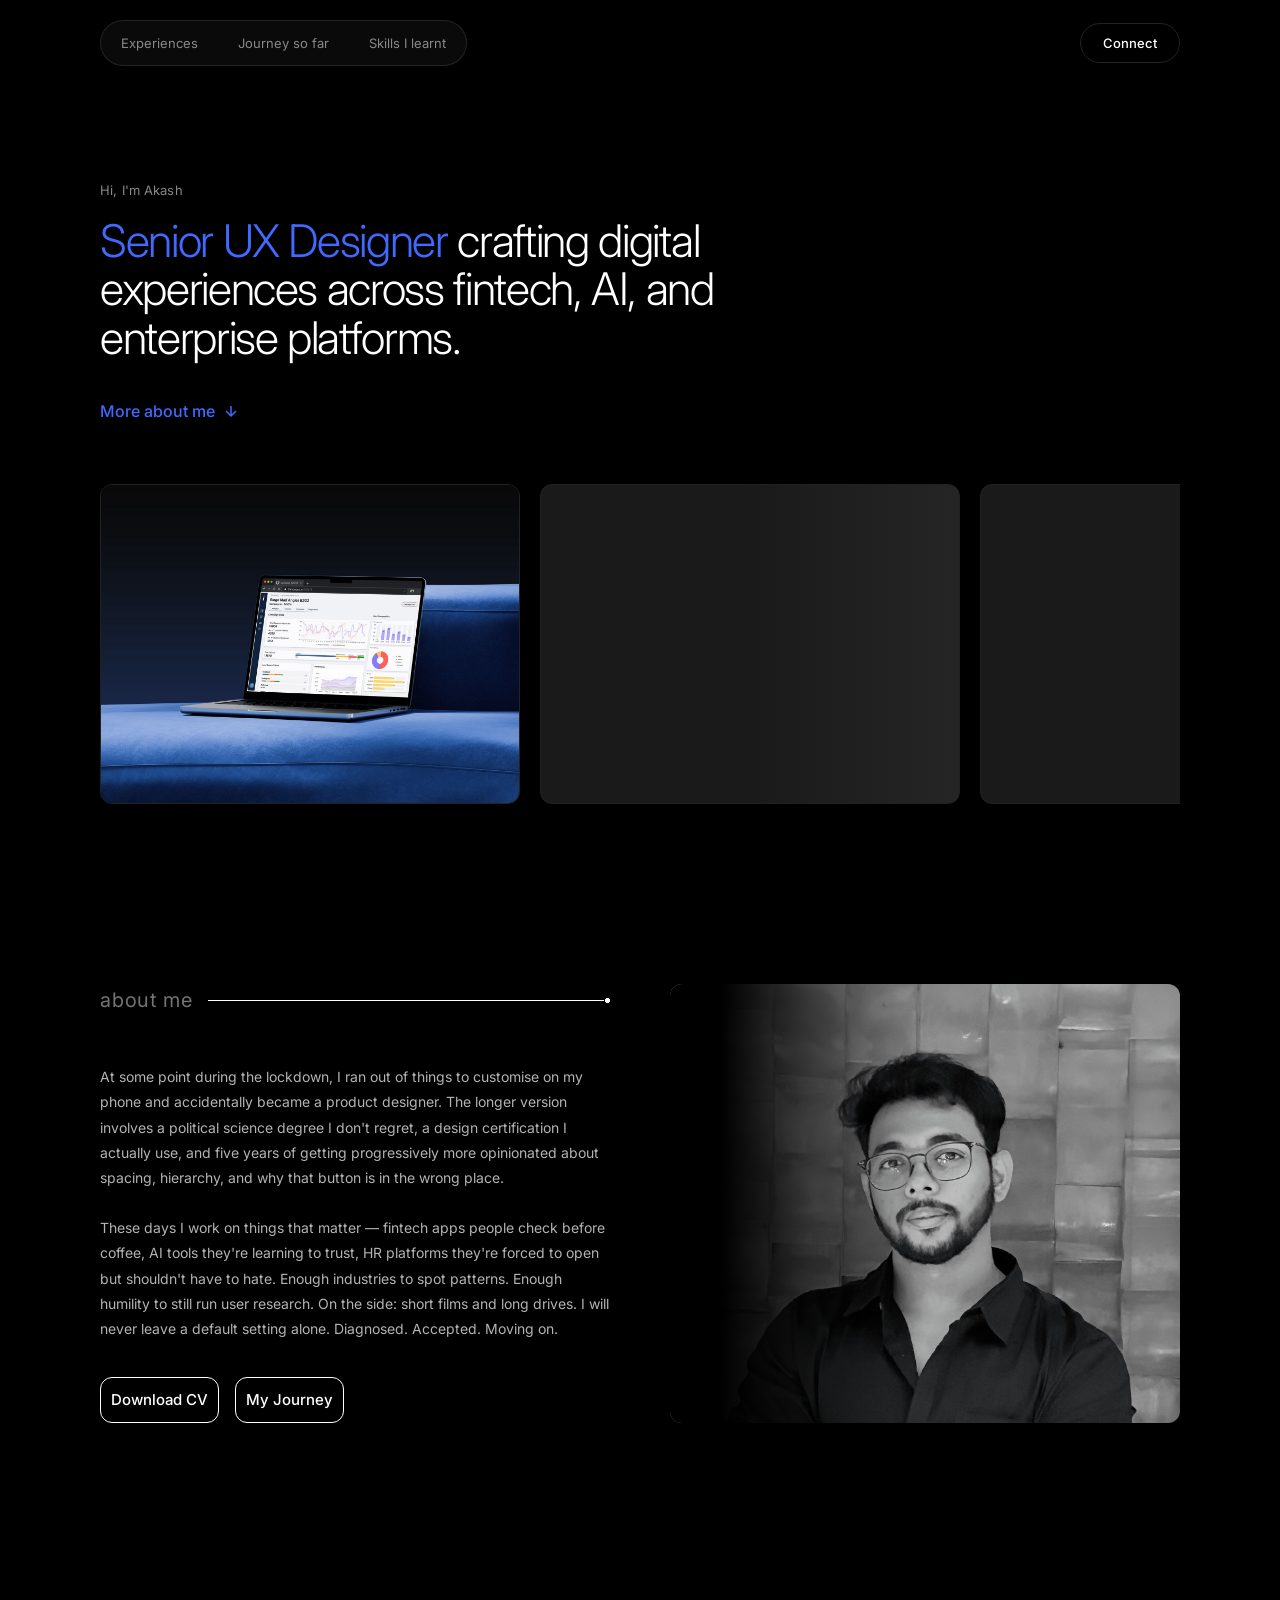
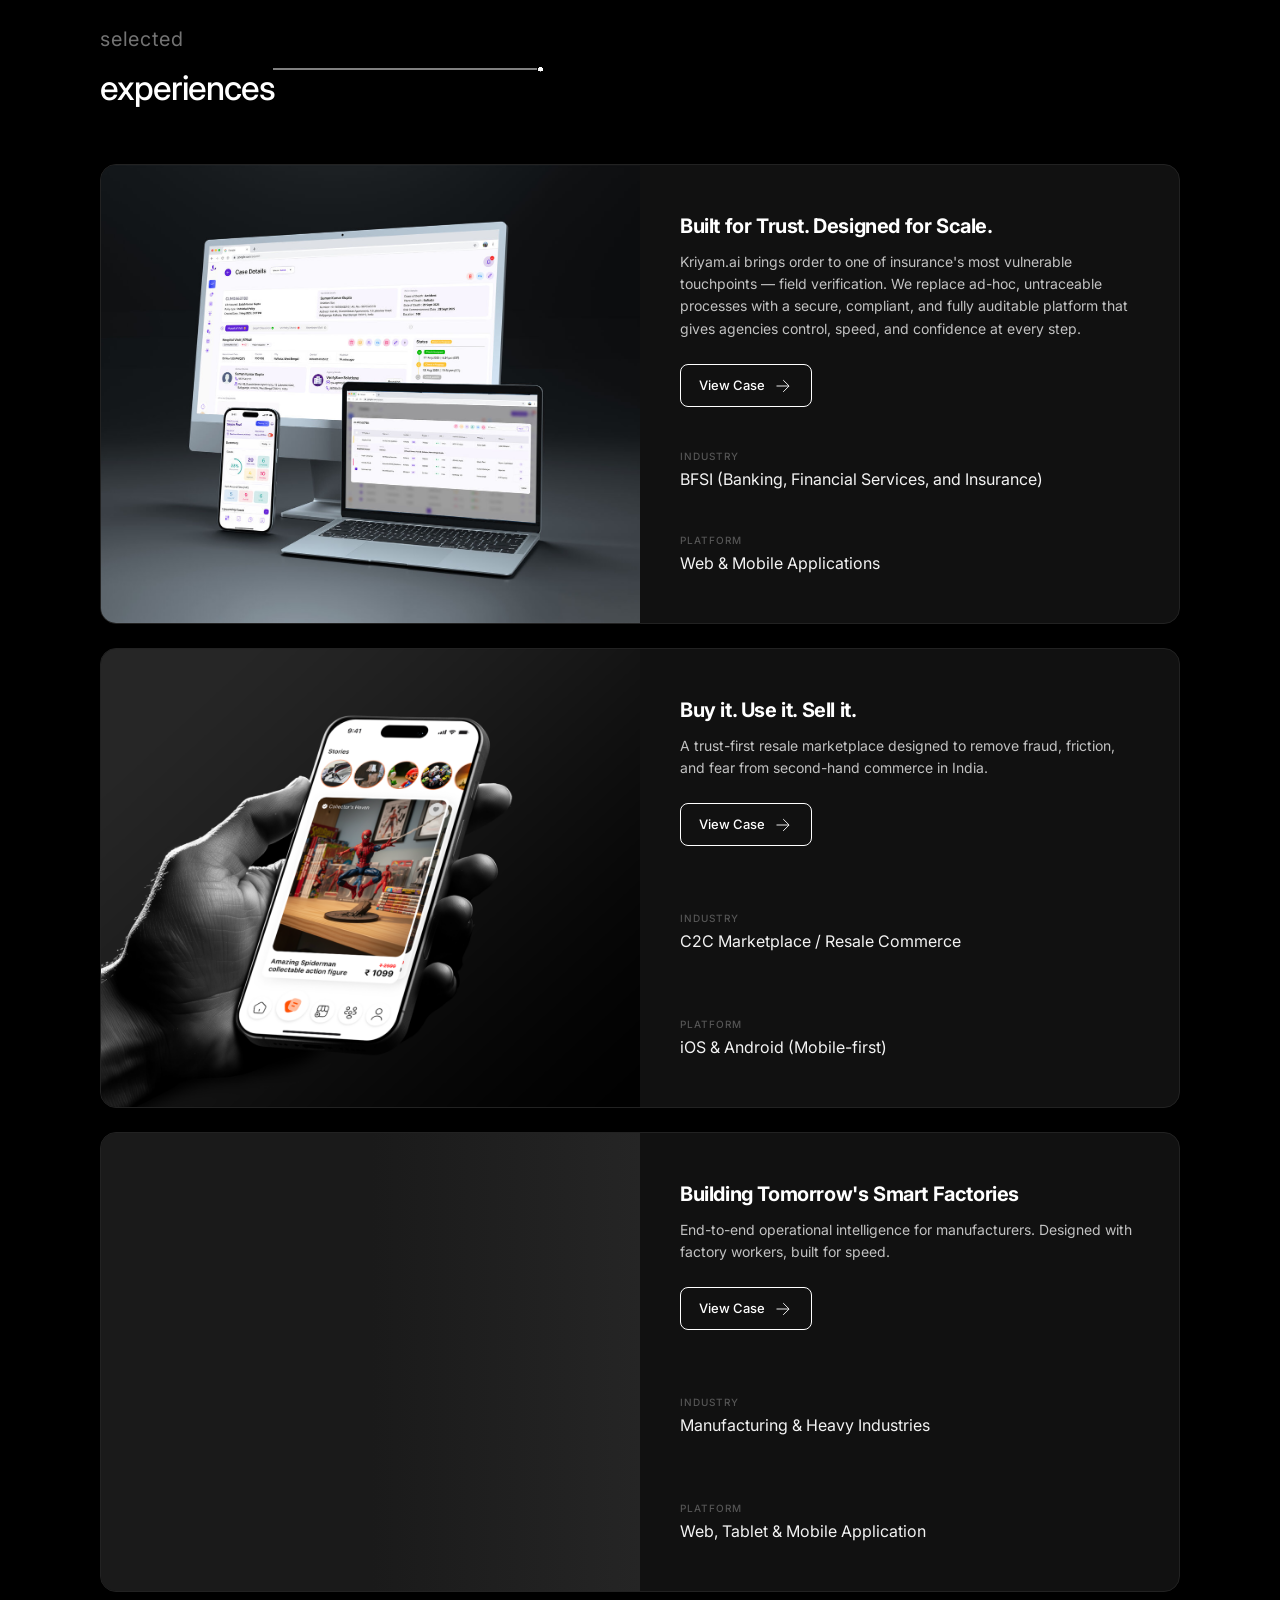
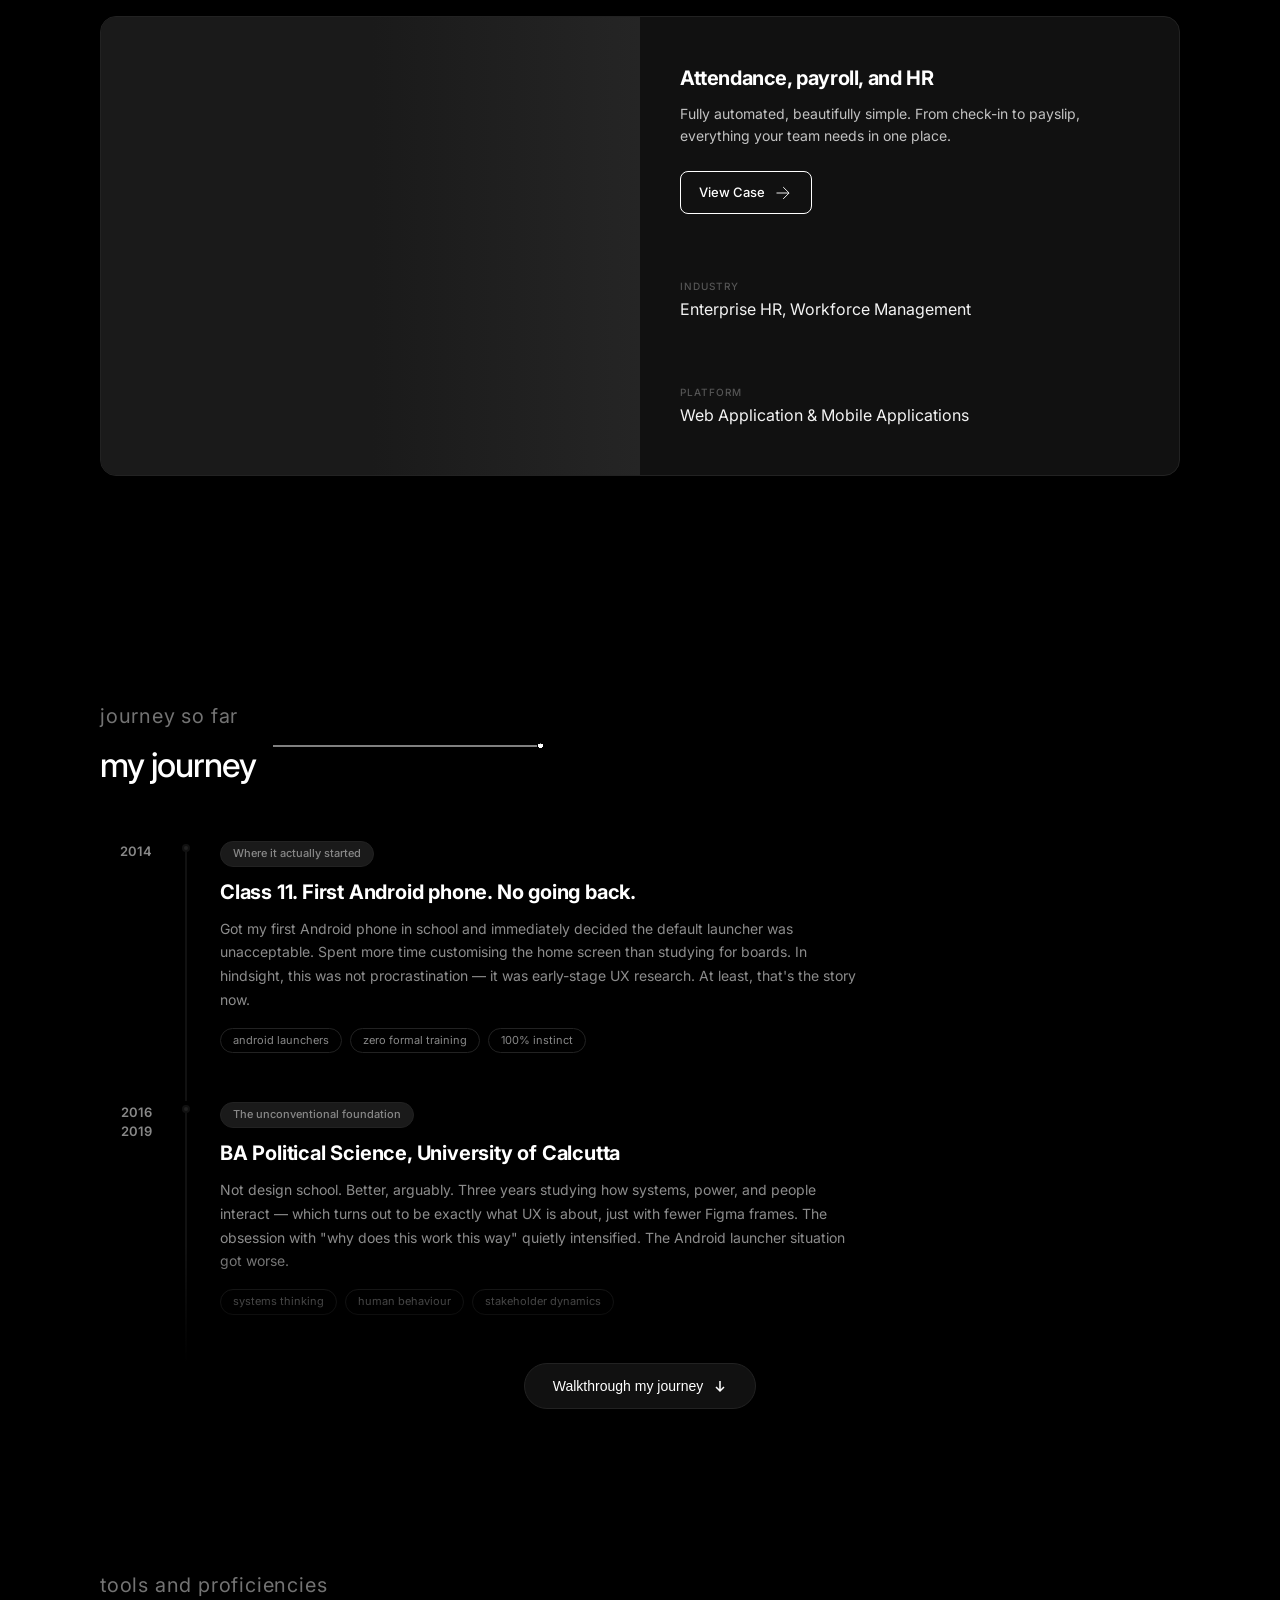
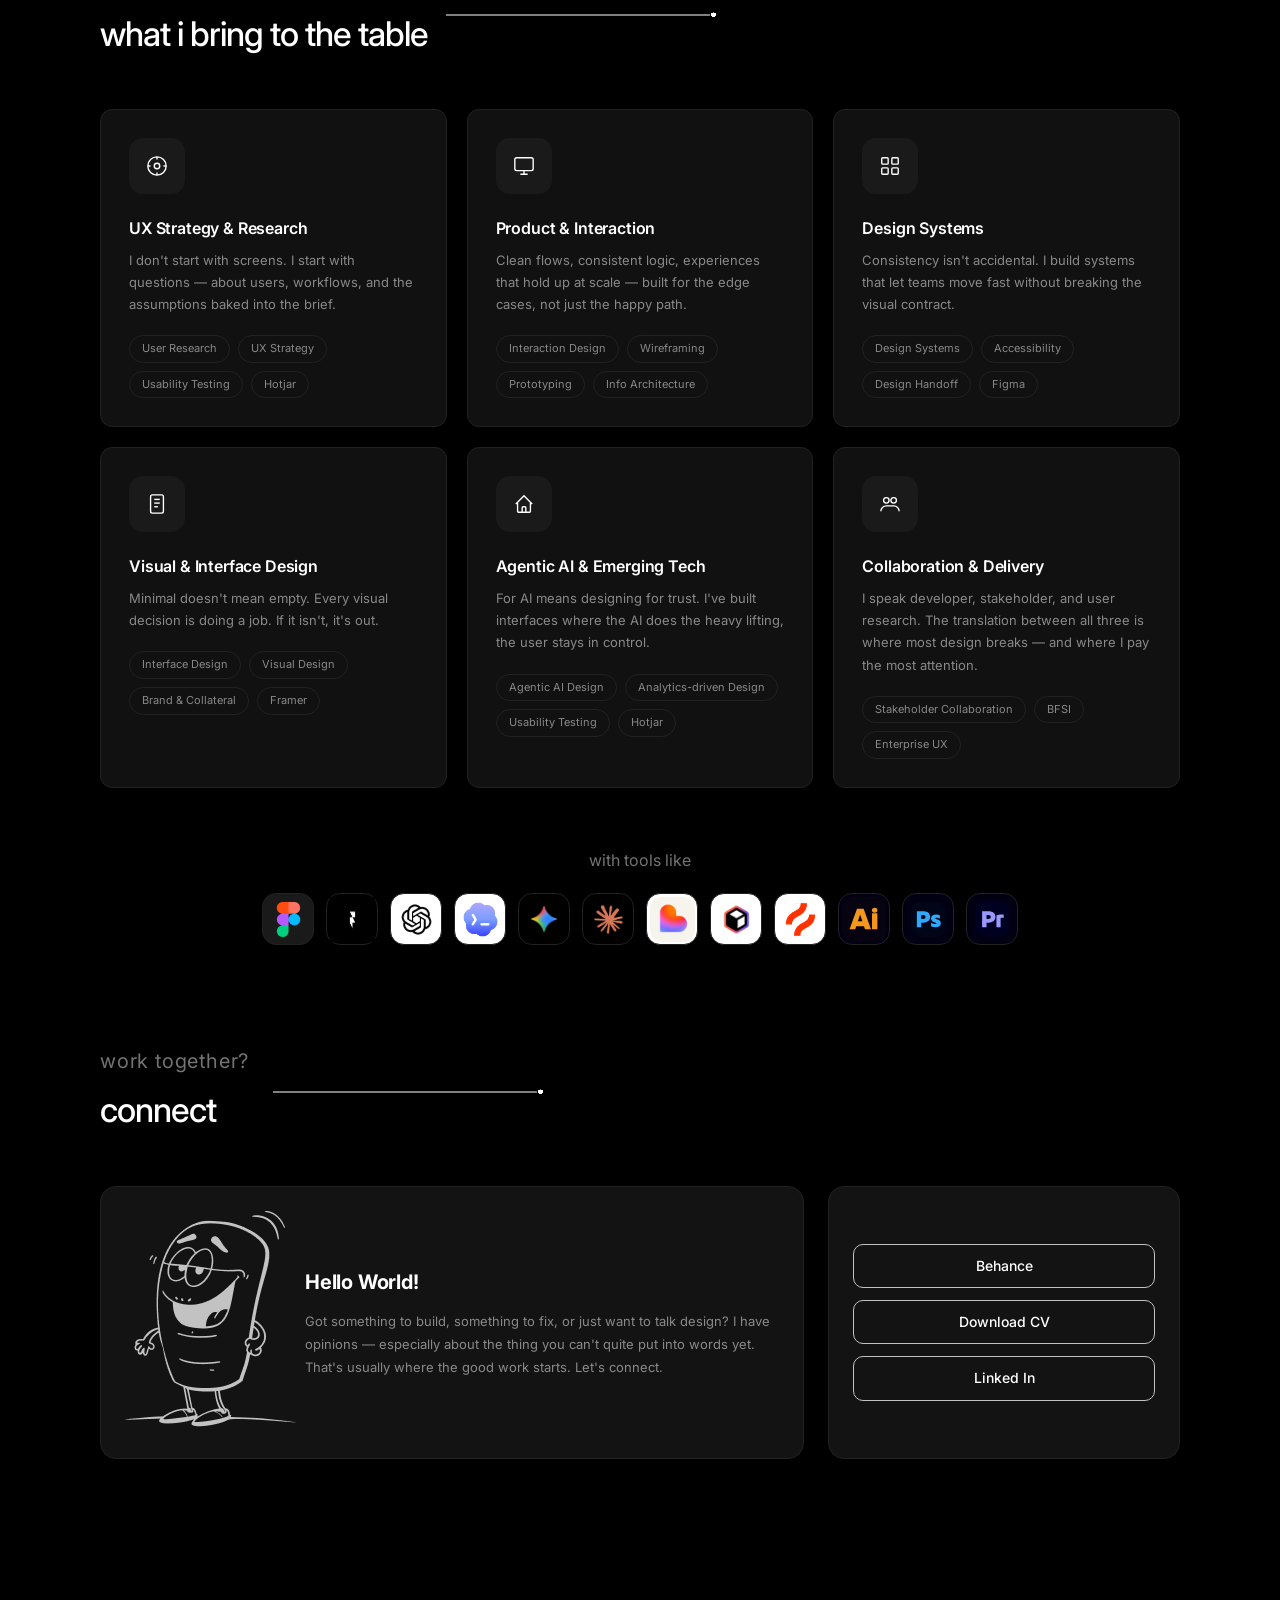
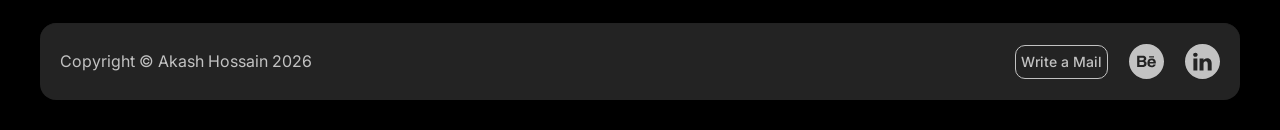
==== commit 5f25caa7: "Add BUSEit case study page with external CSS - New case-study-buseit.html: full case study with hero" ====
--- a/index.html
+++ b/index.html
@@ -38,11 +38,23 @@
         </div>
 
         <div class="slide-card">
-          <img class="slide-img" src="images/slide-purple.png" alt="HR App" />
+          <img loading="lazy" class="slide-img" src="images/hs-health.jpg" alt="Health App" />
+        </div>
+
+        <div class="slide-card">
+          <img loading="lazy" class="slide-img" src="images/hs-laptops.jpg" alt="Workflow App" />
         </div>
 
         <div class="slide-card">
           <img loading="lazy" class="slide-img" src="images/raw_hs_1.png" alt="Resale Marketplace" />
+        </div>
+
+        <div class="slide-card">
+          <img loading="lazy" class="slide-img" src="images/project-kriyam.jpg" alt="Kriyam Dashboard" />
+        </div>
+
+        <div class="slide-card">
+          <img loading="lazy" class="slide-img" src="images/slide-purple_1.png" alt="Kriyam Mobile" />
         </div>
 
       </div>
@@ -117,7 +129,7 @@
           <div>
             <h3 class="project-title">Buy it. Use it. Sell it.</h3>
             <p class="project-desc">A trust-first resale marketplace designed to remove fraud, friction, and fear from second-hand commerce in India.</p>
-            <a href="#" class="btn-view-case">View Case 
+            <a href="case-study-buseit.html" class="btn-view-case">View Case
             <svg xmlns="http://www.w3.org/2000/svg" width="20" height="20" viewBox="0 0 20 20" fill="none">
               <path d="M10.4688 4.37488L16.0938 9.99988L10.4688 15.6249" stroke="white" stroke-width="0.914908" stroke-linecap="round" stroke-linejoin="round"/>
               <path d="M15.3125 10H3.90625" stroke="white" stroke-width="0.914908" stroke-linecap="round" stroke-linejoin="round"/>
--- a/styles.css
+++ b/styles.css
@@ -841,7 +841,7 @@
 /* ── FOOTER ── */
 footer {
   background: #232323;
-  margin-top: 20rem;
+  margin-top: 4rem;
   margin-left: 40px;
   margin-right: 40px;
   margin-bottom: 30px;
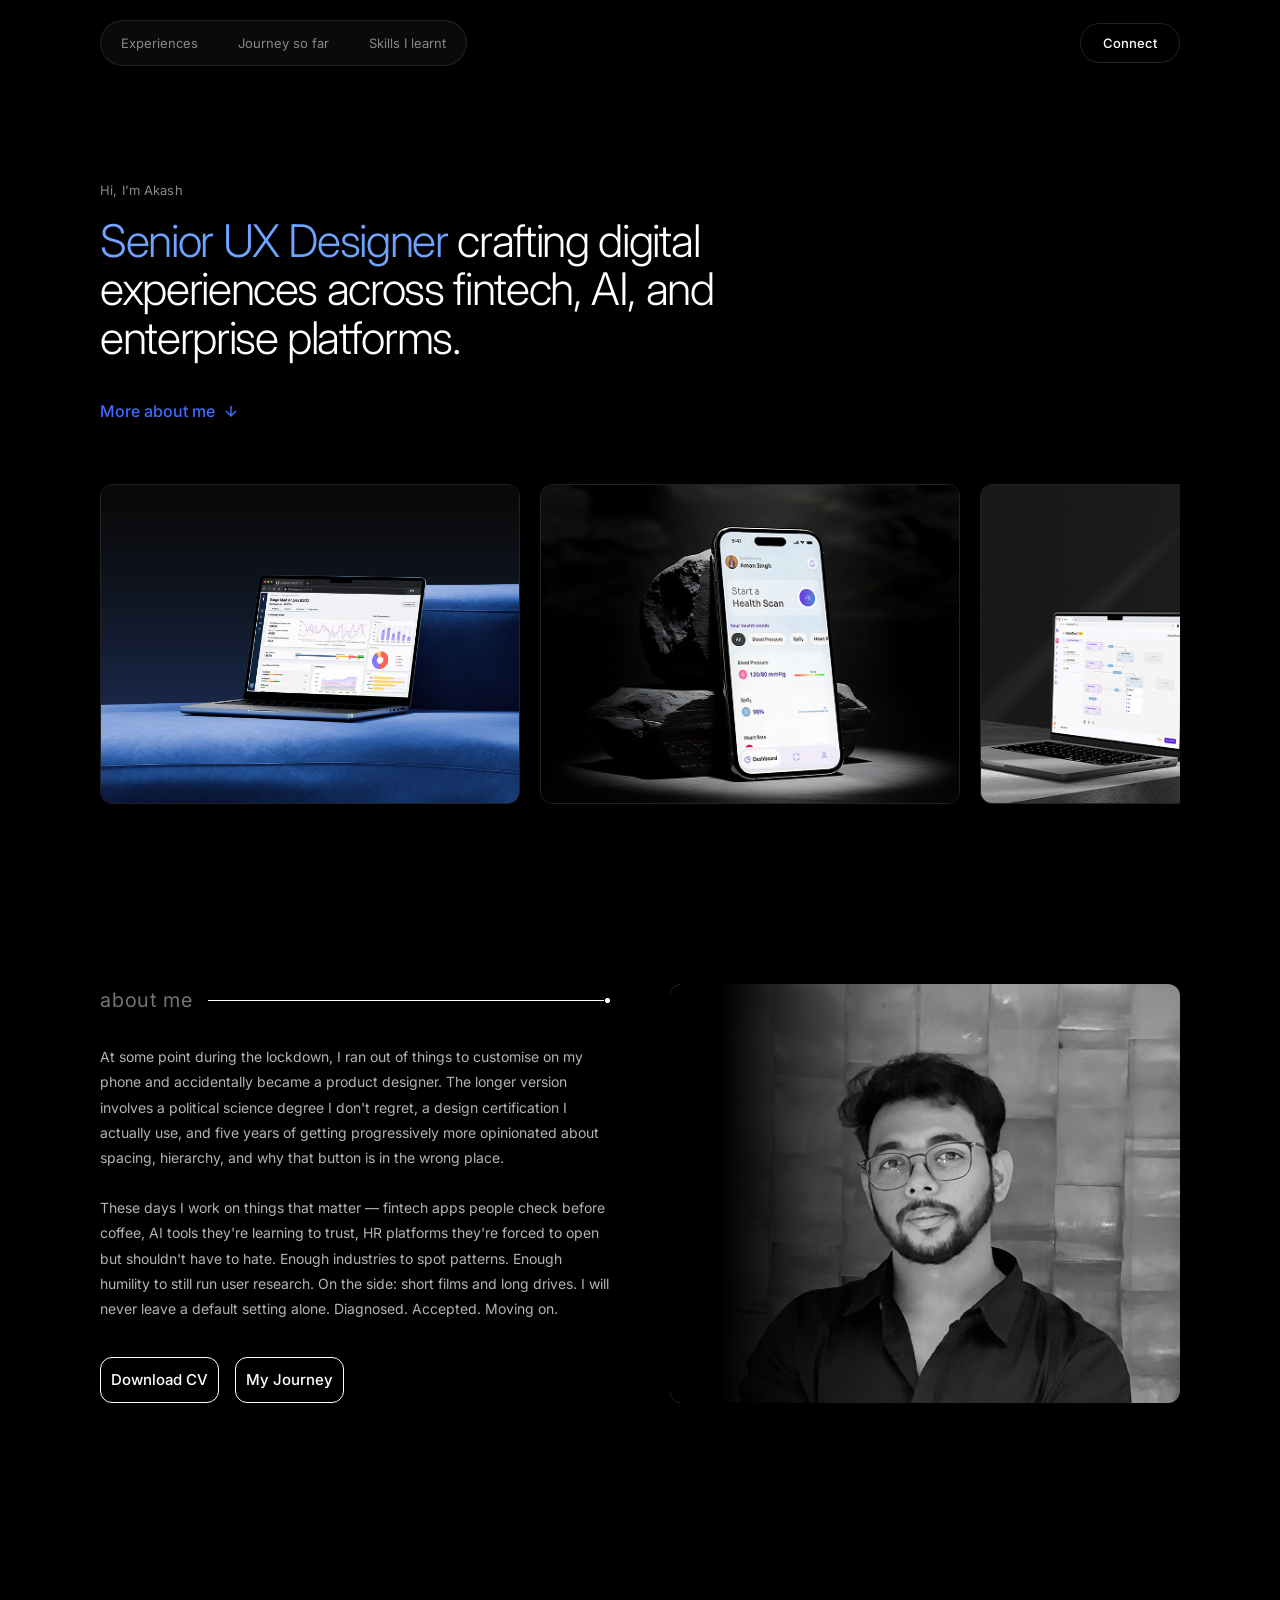
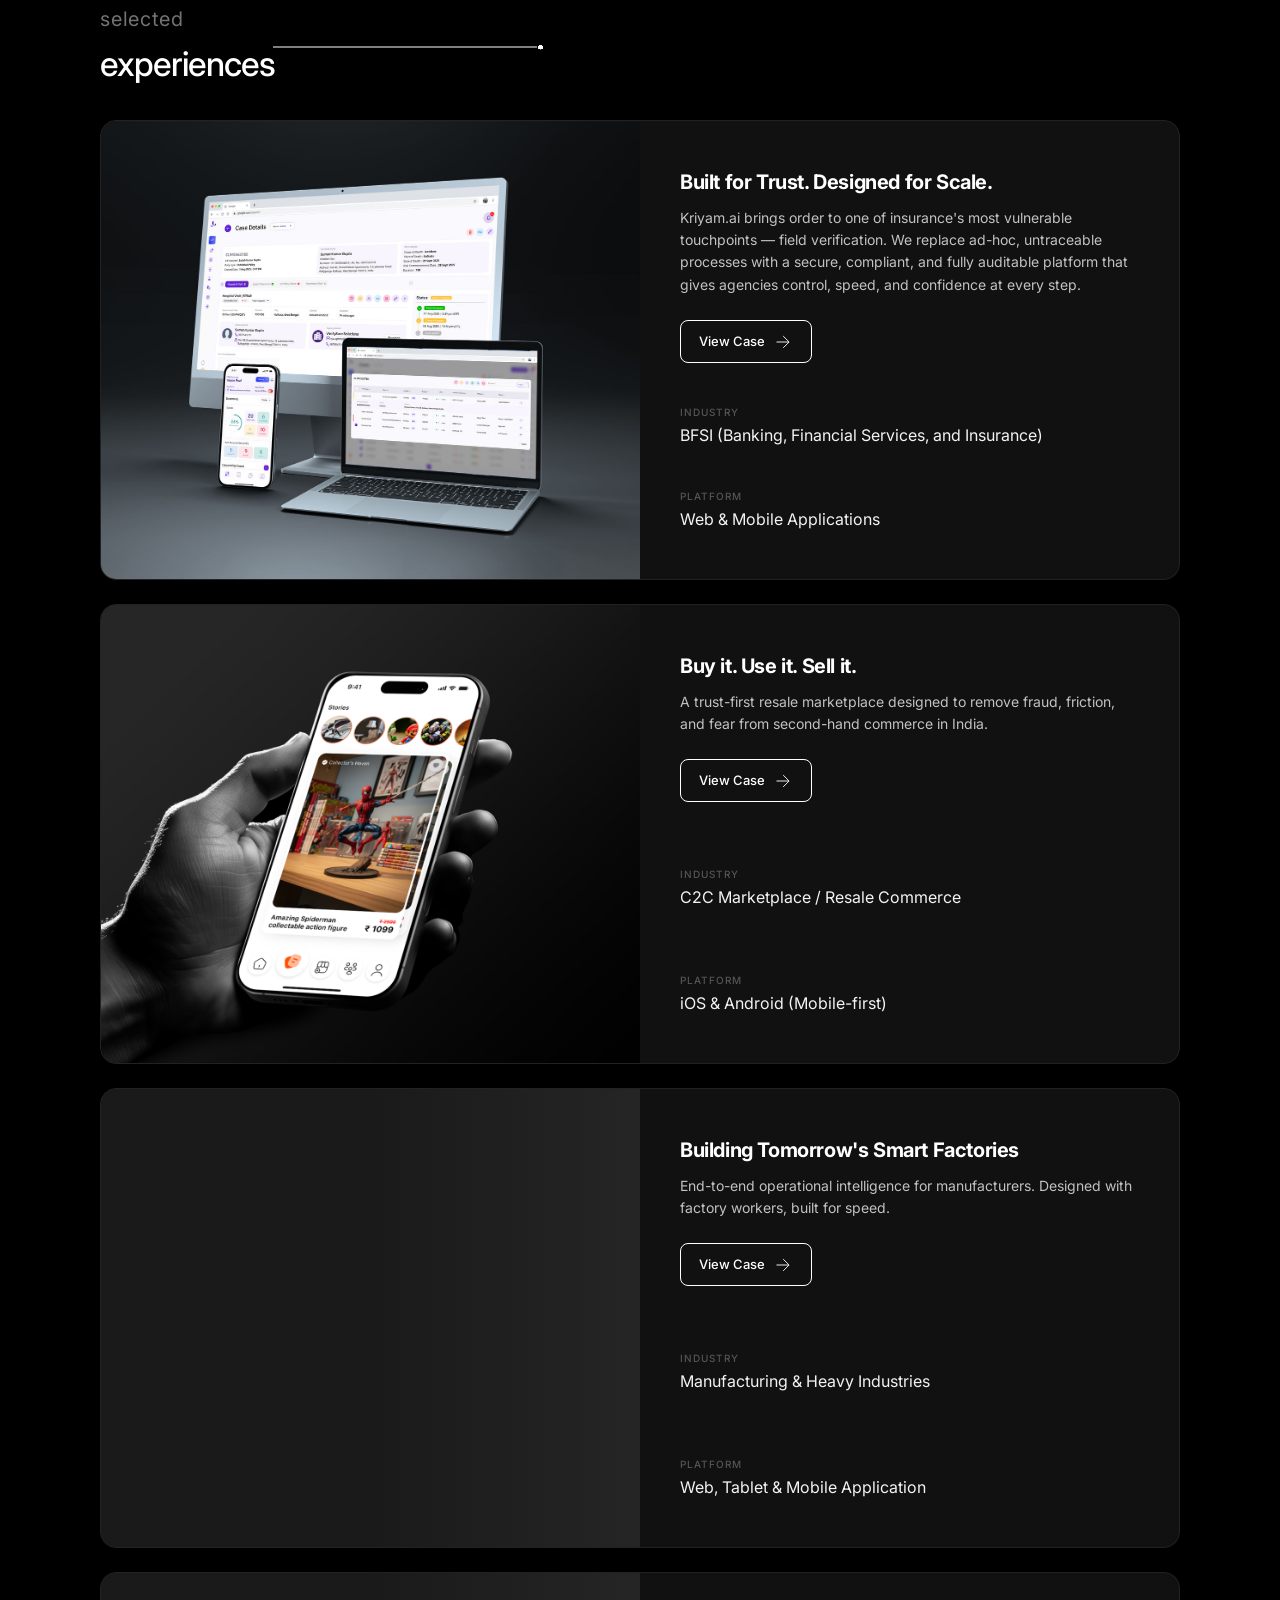
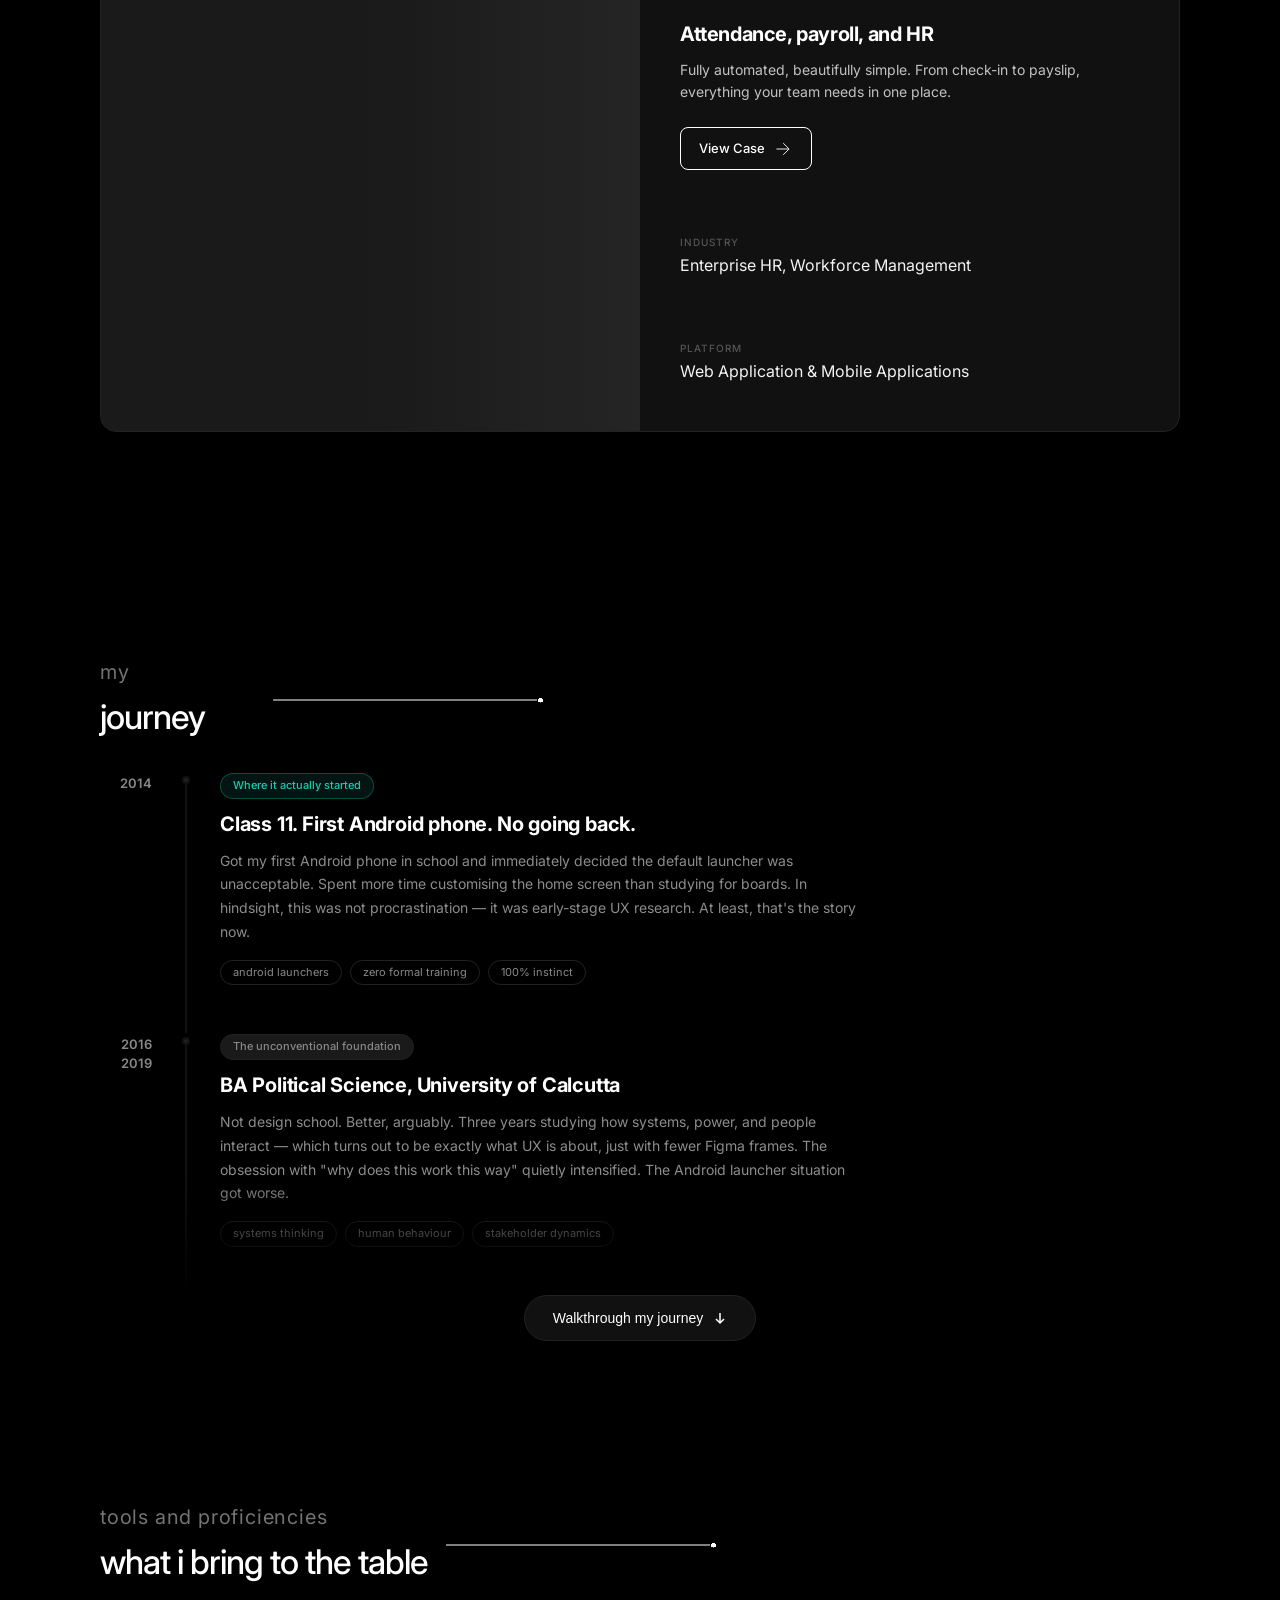
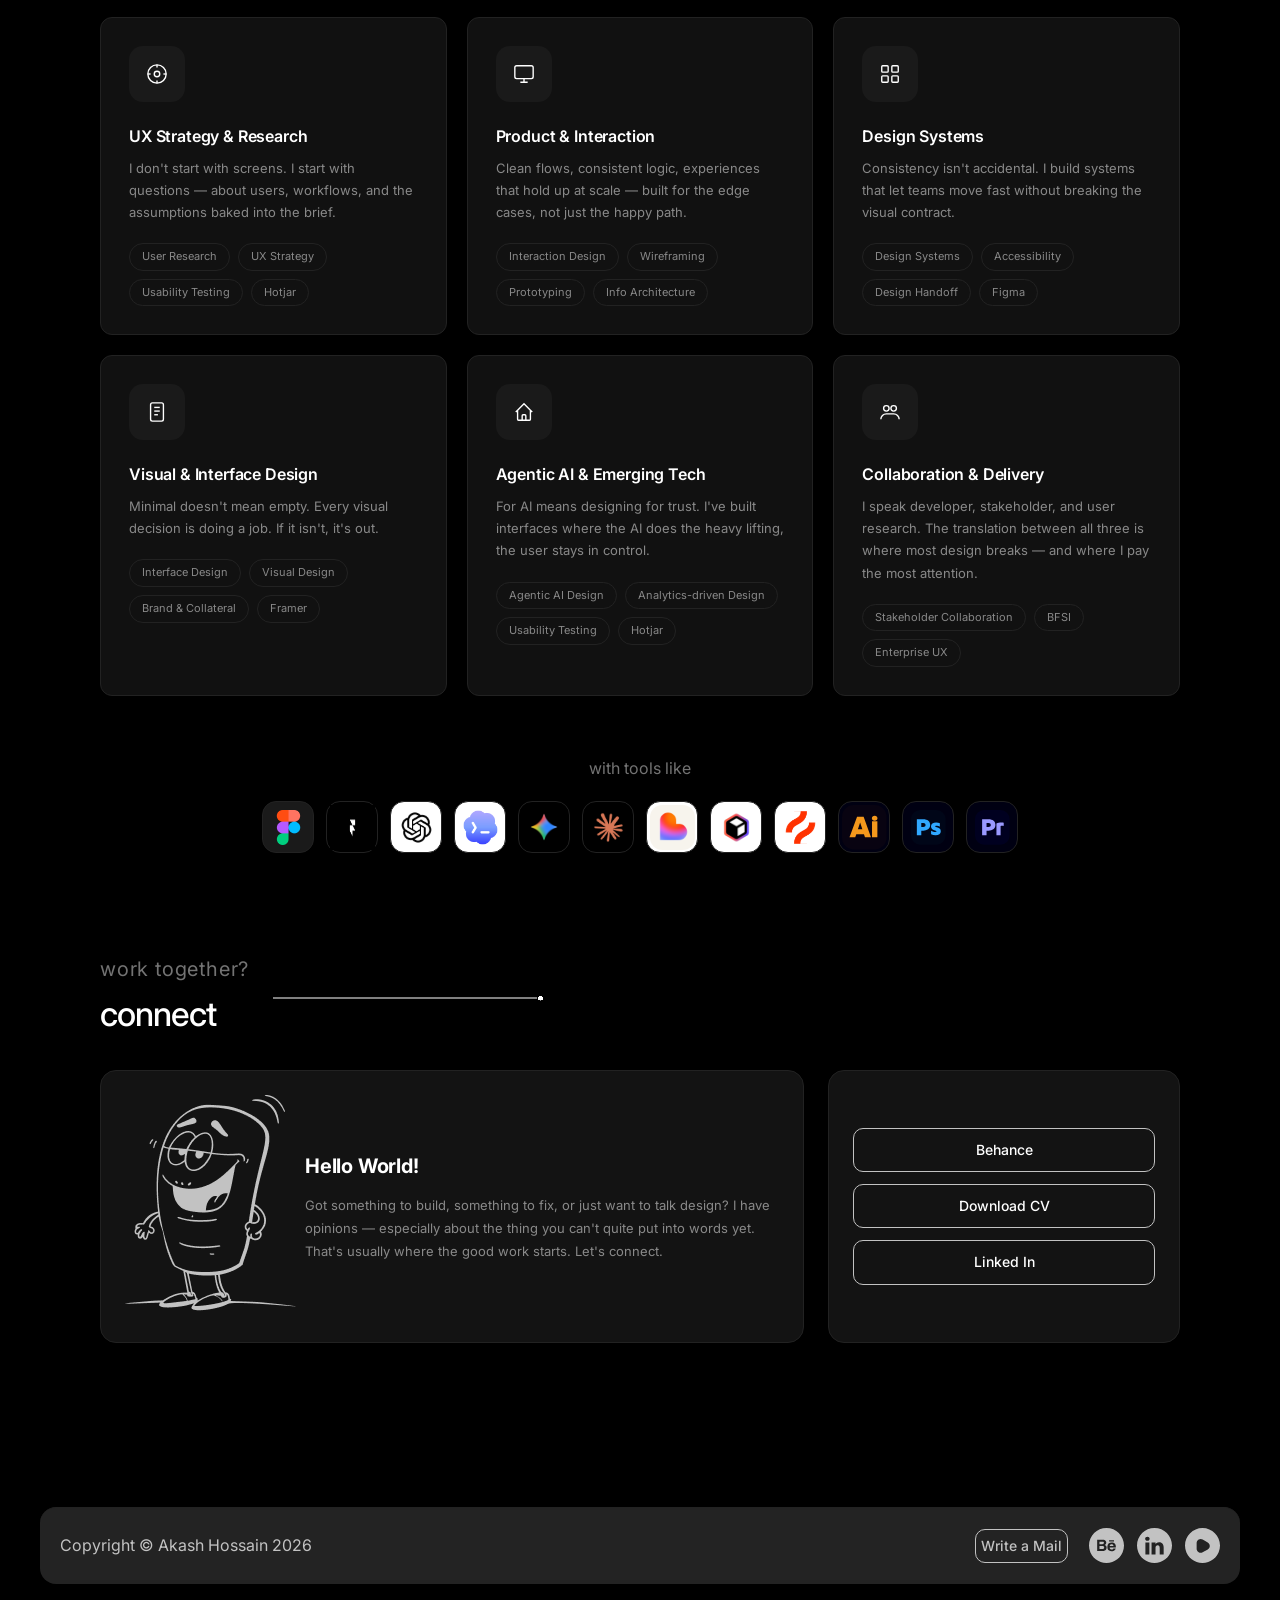
==== commit ddc48286: "updated" ====
--- a/index.html
+++ b/index.html
@@ -193,8 +193,8 @@
   <section id="journey">
     <div class="container">
       <div class="section-header fade-up">
-        <div class="section-label">journey so far</div>
-        <h2 class="section-title">my journey</h2>
+        <div class="section-label">my</div>
+        <h2 class="section-title">journey</h2>
       </div>
 
       <div class="journey-preview fade-up">
@@ -204,7 +204,7 @@
             <div class="jt-year">2014</div>
             <div class="jt-line"><div class="jt-dot"></div></div>
             <div class="jt-content">
-              <div class="jt-label">Where it actually started</div>
+              <div class="jt-label jt-label--teal">Where it actually started</div>
               <h3 class="jt-title">Class 11. First Android phone. No going back.</h3>
               <p class="jt-desc">Got my first Android phone in school and immediately decided the default launcher was unacceptable. Spent more time customising the home screen than studying for boards. In hindsight, this was not procrastination — it was early-stage UX research. At least, that's the story now.</p>
               <div class="jt-tags">
@@ -236,57 +236,90 @@
             <div class="jt-content">
               <div class="jt-label">The lockdown pivot</div>
               <h3 class="jt-title">Diploma in Graphics Design &amp; Web Development — Hi Tech Animation</h3>
-              <p class="jt-desc">Lockdown. No office. No internship. Ran out of things to customise. Enrolled in a design diploma instead. What started as "I'll just learn Photoshop" became a full obsession with interface craft. First logo. First layout. First time someone paid for the work.</p>
+              <p class="jt-desc">The world shut down. Turned out that was exactly the right amount of free time to go all in. Made design formal — learnt the vocabulary of things already being done instinctively. The real curriculum was still rebuilding every app on the phone. But now there was actual theory to back the opinions.</p>
               <div class="jt-tags">
                 <span class="jt-tag">visual design</span>
-                <span class="jt-tag">first client</span>
-                <span class="jt-tag">self-taught</span>
+                <span class="jt-tag">web fundamentals</span>
+                <span class="jt-tag">finally official</span>
               </div>
             </div>
           </div>
 
           <div class="jt-item jt-item--hidden">
-            <div class="jt-year">2021<br/>2022</div>
-            <div class="jt-line"><div class="jt-dot"></div></div>
-            <div class="jt-content">
-              <div class="jt-label">First real job</div>
-              <h3 class="jt-title">UI/UX Designer — HR Tech Startup (Goodbook)</h3>
-              <p class="jt-desc">Built a complete design system from scratch. Attended the first real sprint. Learned that "we'll fix it later" is a lie. Shipped a workforce management platform used by real people doing real jobs. Developed a strong opinion about button placement.</p>
-              <div class="jt-tags">
+            <div class="jt-year">Jun<br/>2021</div>
+            <div class="jt-line"><div class="jt-dot"></div></div>
+            <div class="jt-content">
+              <div class="jt-label jt-label--orange">First real canvas</div>
+              <h3 class="jt-title">Graphic Designer &amp; UI/UX Designer — Farrago Media</h3>
+              <p class="jt-desc">First paid design role. Designed web and mobile interfaces across industries, worked with real clients, and discovered that real constraints make better design than complete freedom. Six months of learning more than any classroom could have offered.</p>
+              <div class="jt-tags">
+                <span class="jt-tag">web &amp; mobile UI</span>
+                <span class="jt-tag">branding</span>
+                <span class="jt-tag">client work</span>
+              </div>
+            </div>
+          </div>
+
+          <div class="jt-item jt-item--hidden">
+            <div class="jt-year">Nov<br/>2021</div>
+            <div class="jt-line"><div class="jt-dot"></div></div>
+            <div class="jt-content">
+              <div class="jt-label jt-label--purple">Sharpening the craft</div>
+              <h3 class="jt-title">Visual Designer — Affinity X</h3>
+              <p class="jt-desc">A year of delivering high-quality assets under tight deadlines. Less glamorous than it sounds, more valuable than expected. Learnt that good design under pressure is still good design — and that discipline is a design skill too.</p>
+              <div class="jt-tags">
+                <span class="jt-tag">visual storytelling</span>
+                <span class="jt-tag">brand communication</span>
+                <span class="jt-tag">deadline culture</span>
+              </div>
+            </div>
+          </div>
+
+          <div class="jt-item jt-item--hidden">
+            <div class="jt-year">Nov<br/>2022</div>
+            <div class="jt-line"><div class="jt-dot"></div></div>
+            <div class="jt-content">
+              <div class="jt-label jt-label--blue">Levelling up</div>
+              <h3 class="jt-title">UI Designer &amp; Visual Designer — Huemn</h3>
+              <p class="jt-desc">Moved into product UI. Worked on the Huemn application, landing pages, and multi-brand content. Also completed the UI/UX Design Specialization from CalArts during this stretch — not because a certificate was needed, but because going deeper always is. The design was becoming more intentional. So was everything else.</p>
+              <div class="jt-tags">
+                <span class="jt-tag">product UI</span>
                 <span class="jt-tag">design systems</span>
-                <span class="jt-tag">product design</span>
-                <span class="jt-tag">enterprise UX</span>
+                <span class="jt-tag">CalArts certified</span>
               </div>
             </div>
           </div>
 
           <div class="jt-item jt-item--hidden">
-            <div class="jt-year">2022<br/>2024</div>
-            <div class="jt-line"><div class="jt-dot"></div></div>
-            <div class="jt-content">
-              <div class="jt-label">Going deeper</div>
-              <h3 class="jt-title">UX Designer — Smart Factory Initiative (Tata)</h3>
-              <p class="jt-desc">Designed operational intelligence dashboards and mobile workflows for factory floor workers and management. Learned that field research beats assumptions every time. Spent real time in manufacturing environments. Designed with, not just for.</p>
-              <div class="jt-tags">
-                <span class="jt-tag">field research</span>
-                <span class="jt-tag">complex systems</span>
-                <span class="jt-tag">mobile UX</span>
+            <div class="jt-year">Jul<br/>2023</div>
+            <div class="jt-line"><div class="jt-dot"></div></div>
+            <div class="jt-content">
+              <div class="jt-label jt-label--teal">The deep end</div>
+              <h3 class="jt-title">UI/UX Designer — GEOGO Techsolutions</h3>
+              <p class="jt-desc">Joined GEOGO and stepped straight into the most complex problem spaces yet — fintech dashboards, agentic AI tools, HR platforms, factory monitoring systems. The kind of products where a confusing flow isn't just annoying, it costs real money or real trust. Worked end-to-end: research, wireframes, prototypes, design systems, handoff. Did it well enough that the title changed.</p>
+              <div class="jt-tags">
+                <span class="jt-tag">BFSI</span>
+                <span class="jt-tag">agentic AI</span>
+                <span class="jt-tag">HR tech</span>
+                <span class="jt-tag">enterprise</span>
               </div>
             </div>
           </div>
 
           <div class="jt-item jt-item--hidden">
-            <div class="jt-year">2024<br/>Now</div>
+            <div class="jt-year">Aug<br/>2024</div>
             <div class="jt-line jt-line--active"><div class="jt-dot jt-dot--active"></div></div>
             <div class="jt-content">
-              <div class="jt-label jt-label--accent">Currently here</div>
-              <h3 class="jt-title">Senior UX Designer — Kriyam.ai</h3>
-              <p class="jt-desc">Leading end-to-end product design for a field verification platform in the BFSI space. Driving the design system, research practice, and cross-platform experience. Working at the intersection of compliance, speed, and trust — where the design decisions actually matter.</p>
-              <div class="jt-tags">
-                <span class="jt-tag">BFSI</span>
-                <span class="jt-tag">design leadership</span>
-                <span class="jt-tag">AI-assisted UX</span>
-              </div>
+              <div class="jt-label jt-label--amber">Senior chapter</div>
+              <h3 class="jt-title">Senior UX Designer — GEOGO Techsolutions</h3>
+              <p class="jt-desc">Same mission, bigger scope. Now leading design across multiple simultaneous products — analytics platforms to factory monitoring systems — while shaping design culture, mentoring, and staying close to the work. Ten years from a first Android phone to this. The launcher is still customised.</p>
+              <div class="jt-tags">
+                <span class="jt-tag">product leadership</span>
+                <span class="jt-tag">design systems</span>
+                <span class="jt-tag">multi-domain</span>
+                <span class="jt-tag">still iterating</span>
+              </div>
+              <p class="jt-present">&#11044; Present — still asking "why does it work this way"</p>
             </div>
           </div>
 
@@ -297,6 +330,11 @@
           <button class="journey-cta-btn" id="journeyBtn">
             Walkthrough my journey
             <svg width="14" height="14" viewBox="0 0 14 14" fill="none" stroke="currentColor" stroke-width="1.5"><path d="M7 2v10M3 8l4 4 4-4"/></svg>
+          </button>
+        </div>
+        <div class="journey-close-wrap" id="journeyCloseWrap" style="display:none; text-align:center; margin-top:32px;">
+          <button class="journey-close-btn" id="journeyCloseBtn" aria-label="Close journey">
+            <img src="images/close-circle.svg" alt="Close" width="48" height="48" />
           </button>
         </div>
       </div>
--- a/styles.css
+++ b/styles.css
@@ -92,7 +92,7 @@
 
 /* ── SECTION HEADER ── */
 .section-header {
-  margin-bottom: 48px;
+  margin-bottom: 28px;
 }
 
 .section-label {
@@ -103,7 +103,7 @@
   display: flex;
   align-items: center;
   gap: 16px;
-  margin-bottom: 6px;
+  margin-bottom: 2px;
 }
 
 .section-label::after {
@@ -149,7 +149,7 @@
   margin-bottom: 36px;
 }
 
-.hero-headline .accent { color: var(--accent); }
+.hero-headline .accent { color: #6EA3FF; }
 
 .hero-cta {
   display: inline-flex;
@@ -217,6 +217,24 @@
 .cs-client-logo.img-ready {
   animation: none;
   background: none;
+}
+
+.cs-clients-row {
+  display: flex;
+  align-items: center;
+  gap: 32px;
+  flex-wrap: wrap;
+}
+
+.cs-client-logo {
+  height: 52px;
+}
+
+.cs-client-logo img {
+  height: 52px;
+  width: auto;
+  max-width: 160px;
+  object-fit: contain;
 }
 
 .slide-card {
@@ -383,6 +401,11 @@
   min-height: 400px;
   object-fit: cover;
   display: block;
+  transition: transform 0.5s ease;
+}
+
+.project-img:hover .project-img-bg {
+  transform: scale(1.05);
 }
 
 .project-info {
@@ -542,6 +565,38 @@
   border-color: rgba(65,105,255,0.3);
   background: rgba(65,105,255,0.08);
 }
+.jt-label--teal {
+  color: #1cc9b0;
+  border-color: rgba(28,201,176,0.3);
+  background: rgba(28,201,176,0.1);
+}
+.jt-label--orange {
+  color: #e8913c;
+  border-color: rgba(232,145,60,0.3);
+  background: rgba(232,145,60,0.1);
+}
+.jt-label--purple {
+  color: #a78bfa;
+  border-color: rgba(167,139,250,0.3);
+  background: rgba(167,139,250,0.1);
+}
+.jt-label--blue {
+  color: #6ea3ff;
+  border-color: rgba(110,163,255,0.3);
+  background: rgba(110,163,255,0.1);
+}
+.jt-label--amber {
+  color: #f0b04c;
+  border-color: rgba(240,176,76,0.3);
+  background: rgba(240,176,76,0.1);
+}
+
+.jt-present {
+  margin-top: 12px;
+  font-size: 13px;
+  color: rgba(255,255,255,0.45);
+  letter-spacing: 0.01em;
+}
 
 .jt-title {
   font-size: 20px;
@@ -616,6 +671,17 @@
   background: var(--surface2);
   transform: translateY(-1px);
 }
+
+.journey-close-btn {
+  background: none;
+  border: none;
+  cursor: pointer;
+  padding: 0;
+  opacity: 0.7;
+  transition: opacity 0.2s, transform 0.2s;
+}
+.journey-close-btn:hover { opacity: 1; transform: scale(1.1); }
+.journey-close-btn img { opacity: 1; display: block; }
 
 /* ── SKILLS ── */
 #skills {
@@ -887,6 +953,13 @@
 
 .social-icon:hover { border-color: #444; color: var(--text); }
 .social-icon svg { width: 15px; height: 15px; }
+.social-icon img { opacity: 1; }
+
+.footer-icons {
+  display: flex;
+  align-items: center;
+  gap: 12px;
+}
 
 
 /* ── SCROLL ANIMATION ── */
@@ -977,5 +1050,11 @@
     gap: 16px;
   }
 
-  .footer-right { flex-wrap: wrap; }
-}
+  .footer-right {
+    width: 100%;
+    justify-content: space-between;
+    align-items: center;
+    order: 1;
+  }
+  .footer-copy { order: 2; }
+}
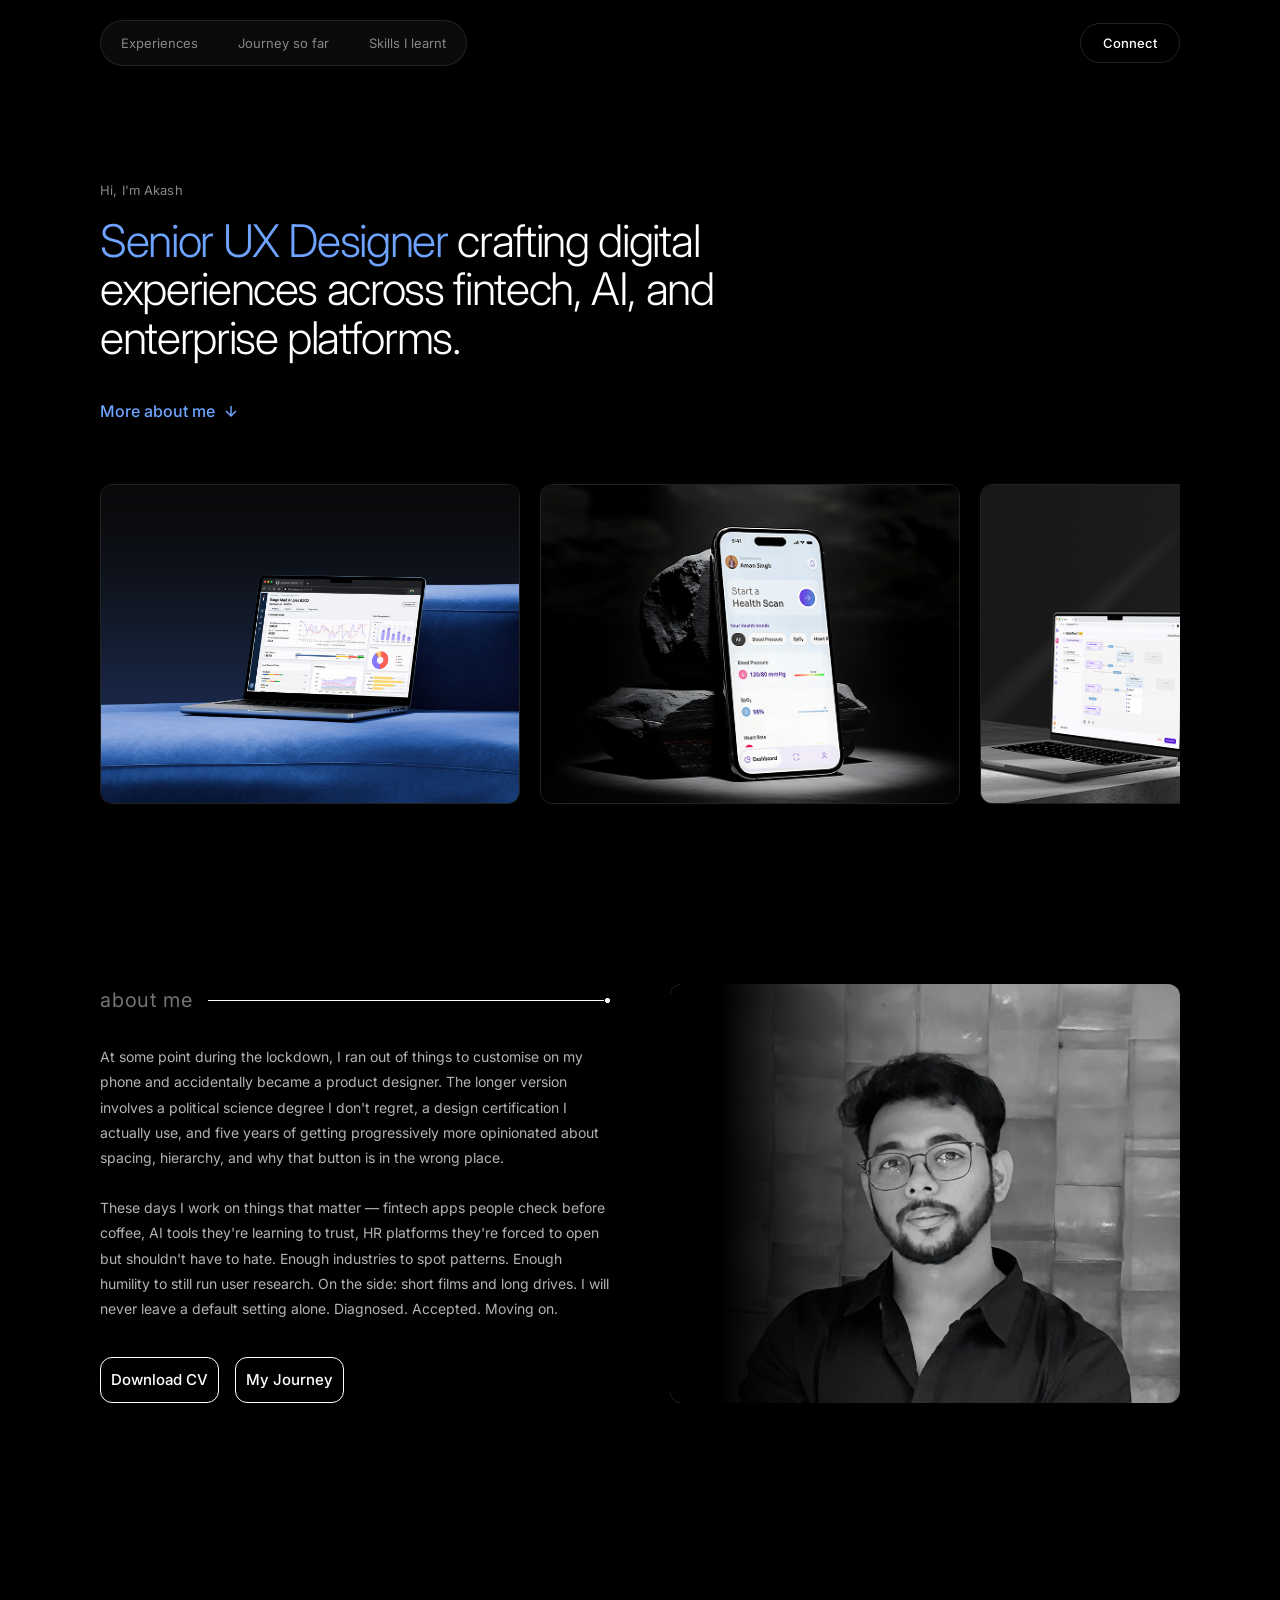
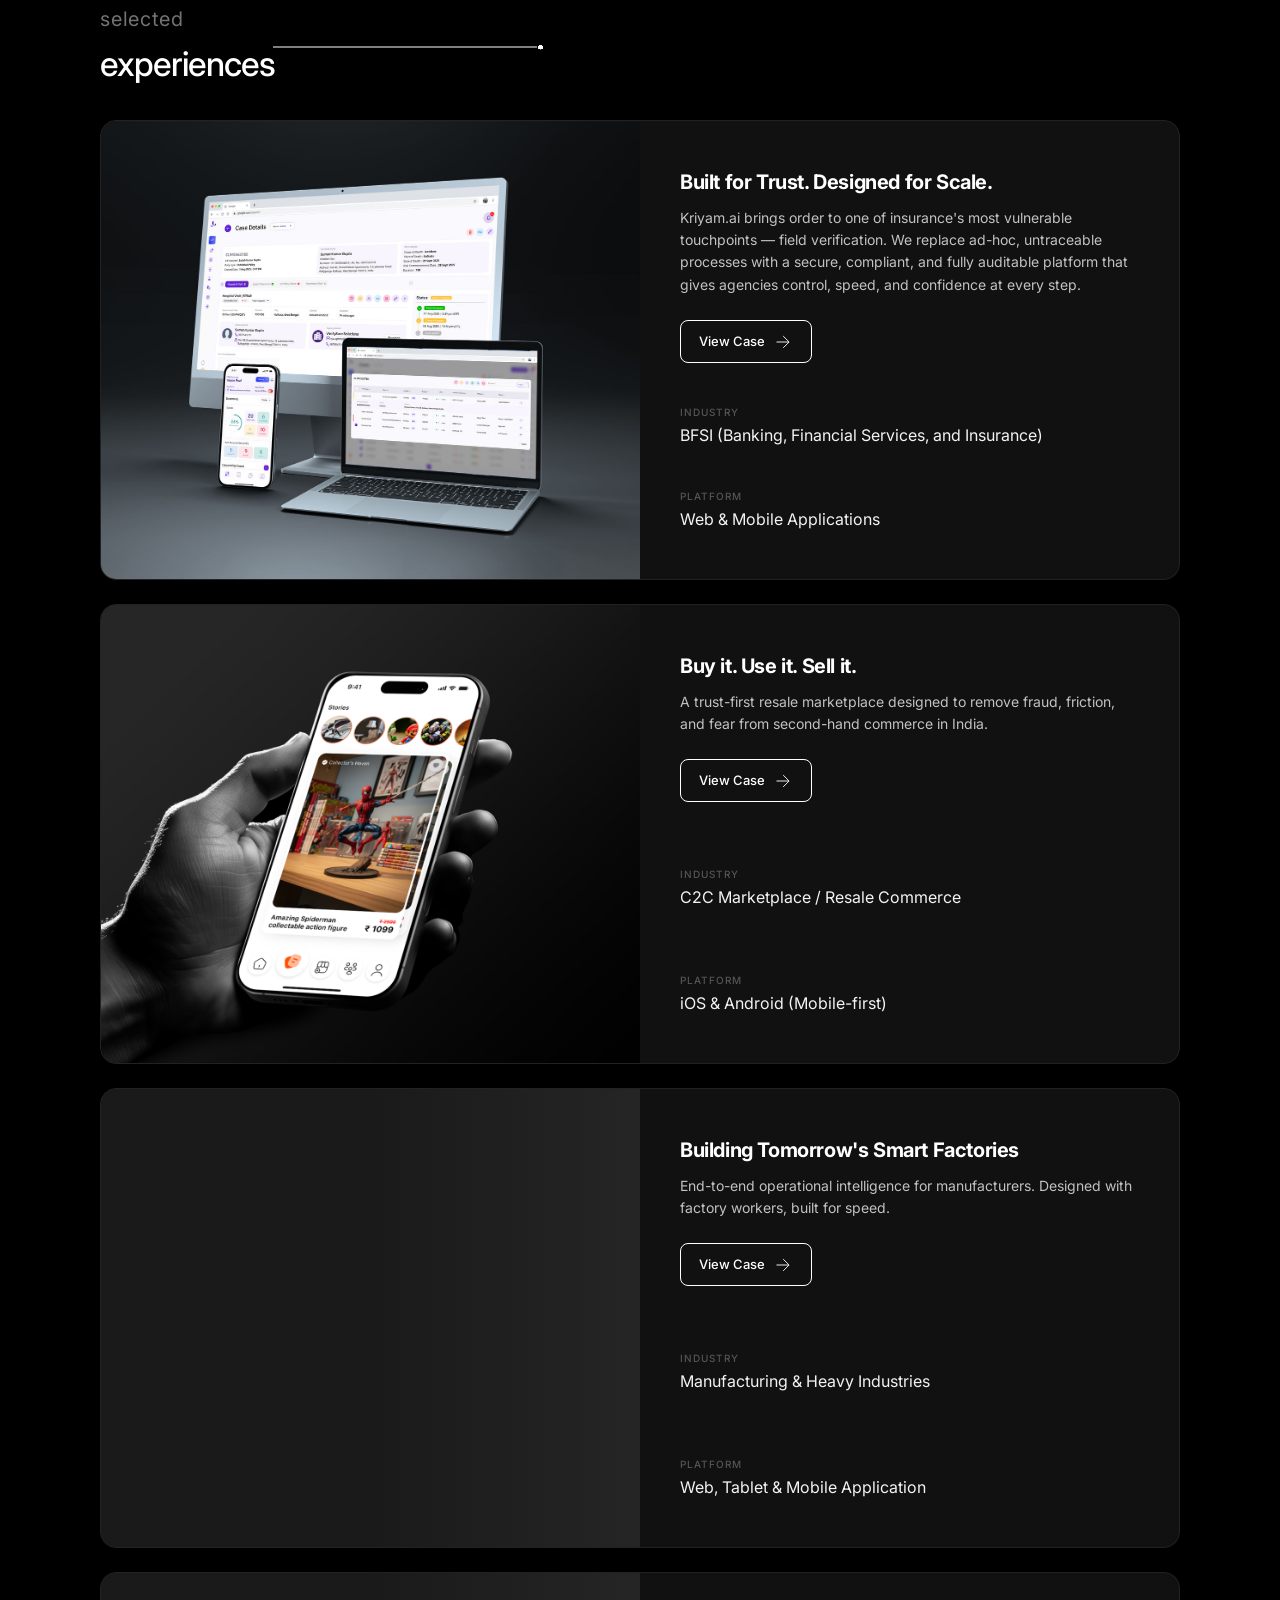
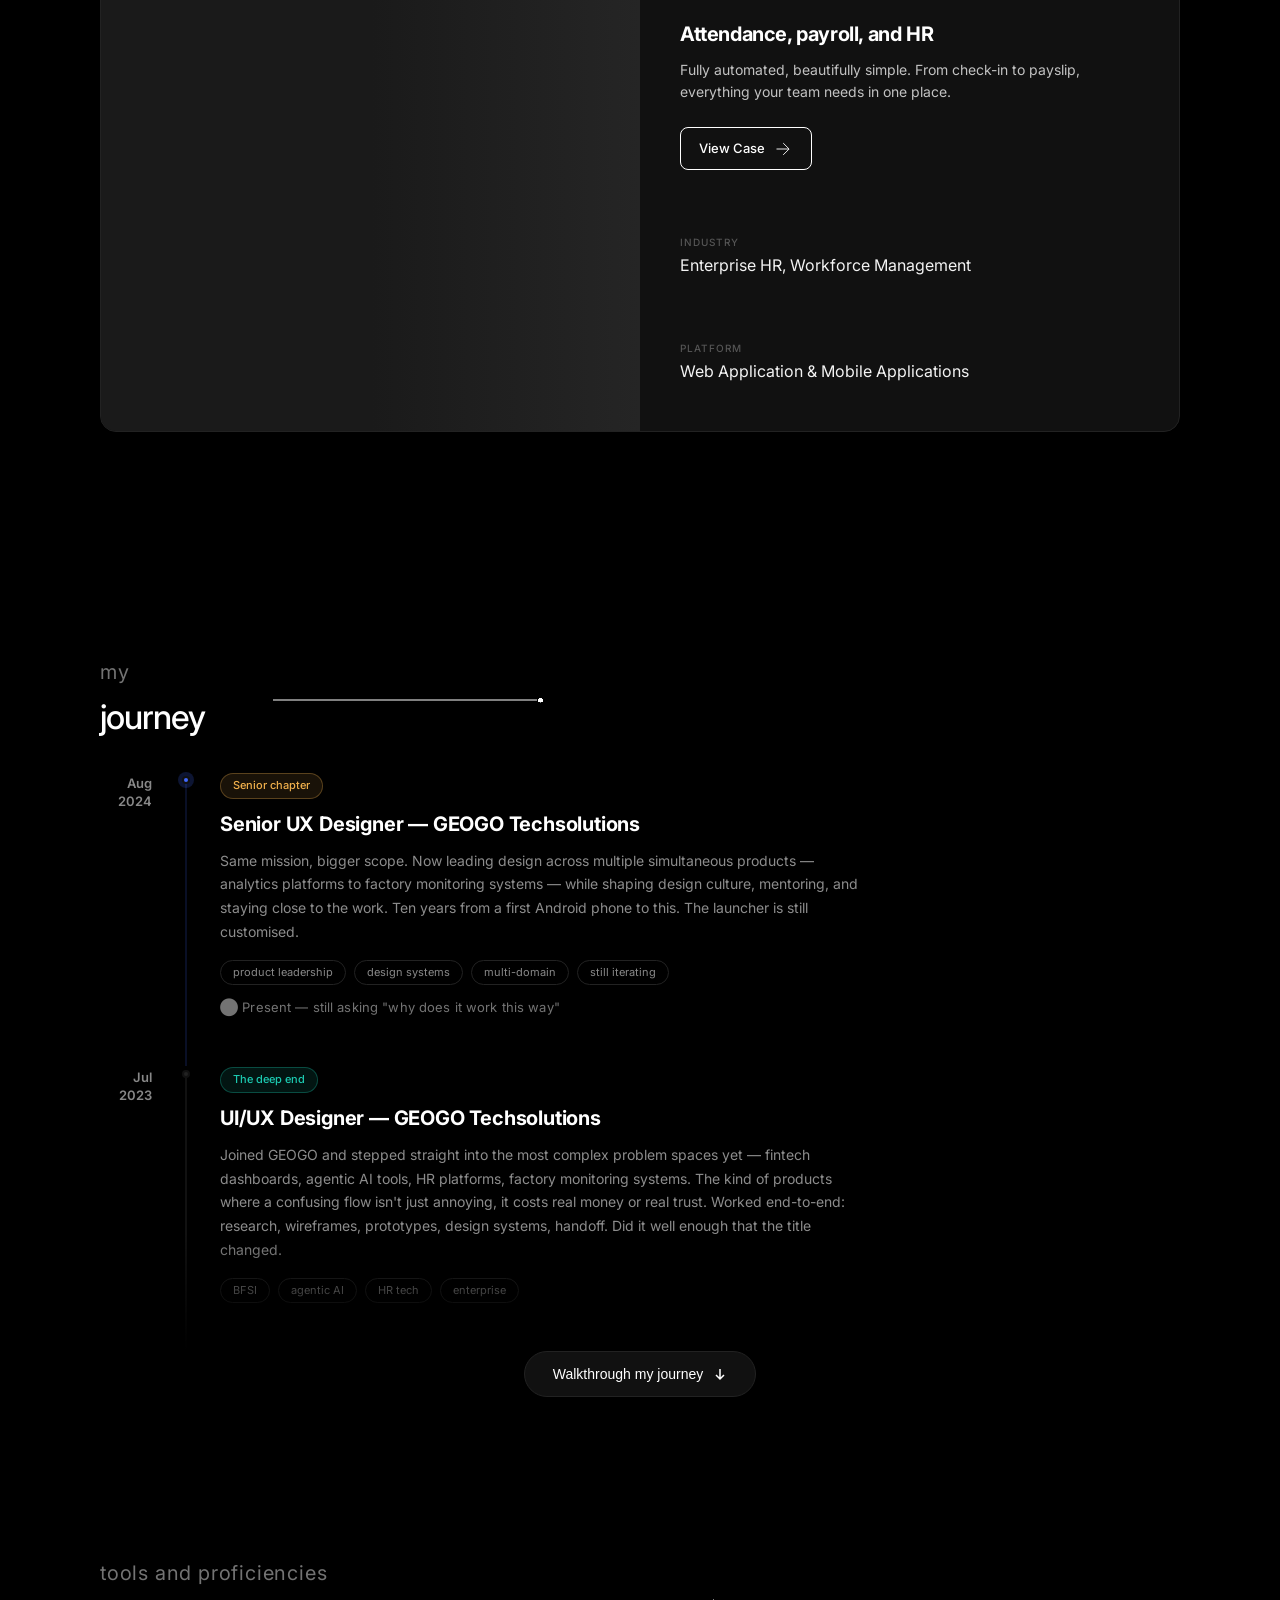
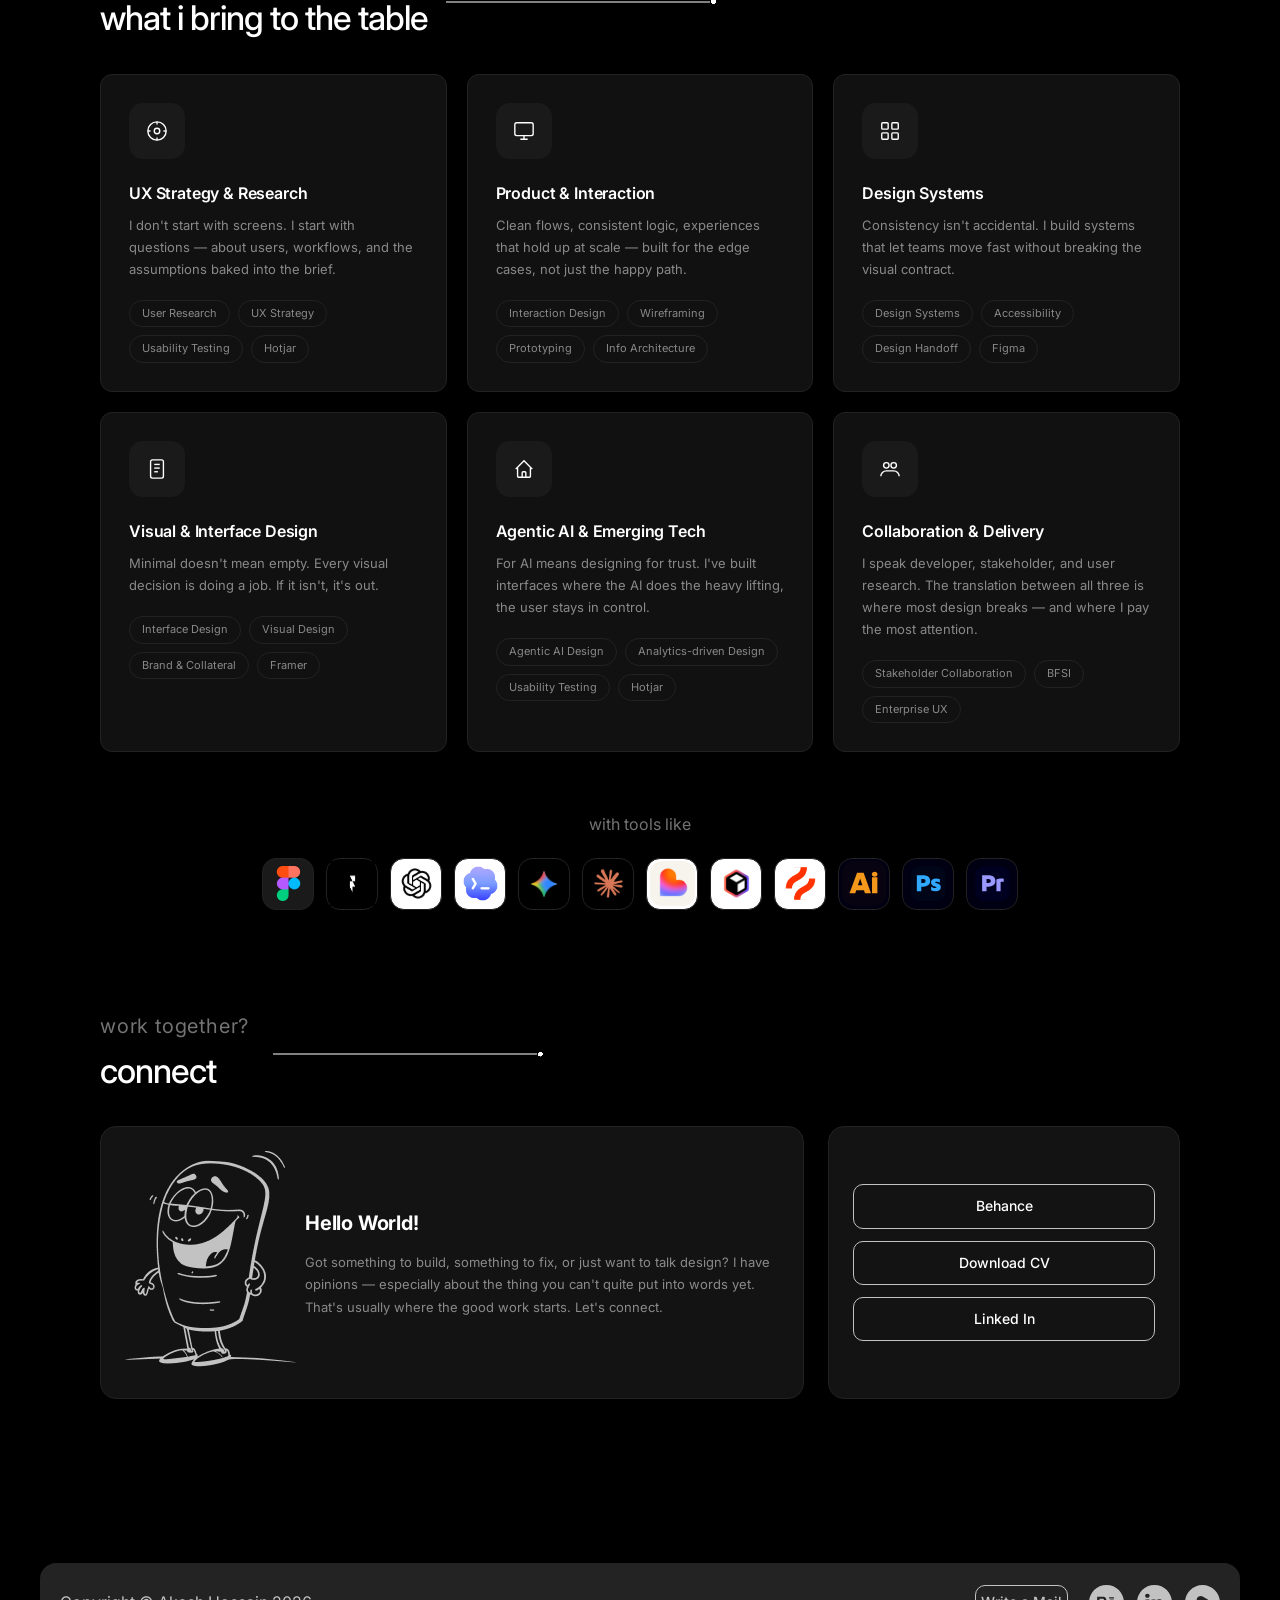
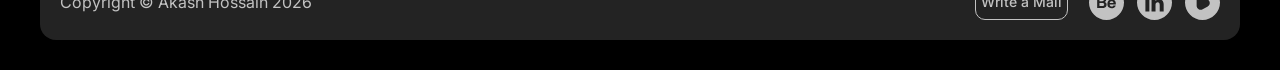
==== commit 3859c01b: "Update journey order, tooltips, connect links, tool icon names, client logo sizing - Flip journey it" ====
--- a/index.html
+++ b/index.html
@@ -201,96 +201,23 @@
         <div class="jt-list">
 
           <div class="jt-item">
-            <div class="jt-year">2014</div>
-            <div class="jt-line"><div class="jt-dot"></div></div>
-            <div class="jt-content">
-              <div class="jt-label jt-label--teal">Where it actually started</div>
-              <h3 class="jt-title">Class 11. First Android phone. No going back.</h3>
-              <p class="jt-desc">Got my first Android phone in school and immediately decided the default launcher was unacceptable. Spent more time customising the home screen than studying for boards. In hindsight, this was not procrastination — it was early-stage UX research. At least, that's the story now.</p>
-              <div class="jt-tags">
-                <span class="jt-tag">android launchers</span>
-                <span class="jt-tag">zero formal training</span>
-                <span class="jt-tag">100% instinct</span>
-              </div>
+            <div class="jt-year">Aug<br/>2024</div>
+            <div class="jt-line jt-line--active"><div class="jt-dot jt-dot--active"></div></div>
+            <div class="jt-content">
+              <div class="jt-label jt-label--amber">Senior chapter</div>
+              <h3 class="jt-title">Senior UX Designer — GEOGO Techsolutions</h3>
+              <p class="jt-desc">Same mission, bigger scope. Now leading design across multiple simultaneous products — analytics platforms to factory monitoring systems — while shaping design culture, mentoring, and staying close to the work. Ten years from a first Android phone to this. The launcher is still customised.</p>
+              <div class="jt-tags">
+                <span class="jt-tag">product leadership</span>
+                <span class="jt-tag">design systems</span>
+                <span class="jt-tag">multi-domain</span>
+                <span class="jt-tag">still iterating</span>
+              </div>
+              <p class="jt-present">&#11044; Present — still asking "why does it work this way"</p>
             </div>
           </div>
 
           <div class="jt-item">
-            <div class="jt-year">2016<br/>2019</div>
-            <div class="jt-line"><div class="jt-dot"></div></div>
-            <div class="jt-content">
-              <div class="jt-label">The unconventional foundation</div>
-              <h3 class="jt-title">BA Political Science, University of Calcutta</h3>
-              <p class="jt-desc">Not design school. Better, arguably. Three years studying how systems, power, and people interact — which turns out to be exactly what UX is about, just with fewer Figma frames. The obsession with "why does this work this way" quietly intensified. The Android launcher situation got worse.</p>
-              <div class="jt-tags">
-                <span class="jt-tag">systems thinking</span>
-                <span class="jt-tag">human behaviour</span>
-                <span class="jt-tag">stakeholder dynamics</span>
-              </div>
-            </div>
-          </div>
-
-          <div class="jt-item jt-item--hidden">
-            <div class="jt-year">2020<br/>2021</div>
-            <div class="jt-line"><div class="jt-dot"></div></div>
-            <div class="jt-content">
-              <div class="jt-label">The lockdown pivot</div>
-              <h3 class="jt-title">Diploma in Graphics Design &amp; Web Development — Hi Tech Animation</h3>
-              <p class="jt-desc">The world shut down. Turned out that was exactly the right amount of free time to go all in. Made design formal — learnt the vocabulary of things already being done instinctively. The real curriculum was still rebuilding every app on the phone. But now there was actual theory to back the opinions.</p>
-              <div class="jt-tags">
-                <span class="jt-tag">visual design</span>
-                <span class="jt-tag">web fundamentals</span>
-                <span class="jt-tag">finally official</span>
-              </div>
-            </div>
-          </div>
-
-          <div class="jt-item jt-item--hidden">
-            <div class="jt-year">Jun<br/>2021</div>
-            <div class="jt-line"><div class="jt-dot"></div></div>
-            <div class="jt-content">
-              <div class="jt-label jt-label--orange">First real canvas</div>
-              <h3 class="jt-title">Graphic Designer &amp; UI/UX Designer — Farrago Media</h3>
-              <p class="jt-desc">First paid design role. Designed web and mobile interfaces across industries, worked with real clients, and discovered that real constraints make better design than complete freedom. Six months of learning more than any classroom could have offered.</p>
-              <div class="jt-tags">
-                <span class="jt-tag">web &amp; mobile UI</span>
-                <span class="jt-tag">branding</span>
-                <span class="jt-tag">client work</span>
-              </div>
-            </div>
-          </div>
-
-          <div class="jt-item jt-item--hidden">
-            <div class="jt-year">Nov<br/>2021</div>
-            <div class="jt-line"><div class="jt-dot"></div></div>
-            <div class="jt-content">
-              <div class="jt-label jt-label--purple">Sharpening the craft</div>
-              <h3 class="jt-title">Visual Designer — Affinity X</h3>
-              <p class="jt-desc">A year of delivering high-quality assets under tight deadlines. Less glamorous than it sounds, more valuable than expected. Learnt that good design under pressure is still good design — and that discipline is a design skill too.</p>
-              <div class="jt-tags">
-                <span class="jt-tag">visual storytelling</span>
-                <span class="jt-tag">brand communication</span>
-                <span class="jt-tag">deadline culture</span>
-              </div>
-            </div>
-          </div>
-
-          <div class="jt-item jt-item--hidden">
-            <div class="jt-year">Nov<br/>2022</div>
-            <div class="jt-line"><div class="jt-dot"></div></div>
-            <div class="jt-content">
-              <div class="jt-label jt-label--blue">Levelling up</div>
-              <h3 class="jt-title">UI Designer &amp; Visual Designer — Huemn</h3>
-              <p class="jt-desc">Moved into product UI. Worked on the Huemn application, landing pages, and multi-brand content. Also completed the UI/UX Design Specialization from CalArts during this stretch — not because a certificate was needed, but because going deeper always is. The design was becoming more intentional. So was everything else.</p>
-              <div class="jt-tags">
-                <span class="jt-tag">product UI</span>
-                <span class="jt-tag">design systems</span>
-                <span class="jt-tag">CalArts certified</span>
-              </div>
-            </div>
-          </div>
-
-          <div class="jt-item jt-item--hidden">
             <div class="jt-year">Jul<br/>2023</div>
             <div class="jt-line"><div class="jt-dot"></div></div>
             <div class="jt-content">
@@ -307,19 +234,92 @@
           </div>
 
           <div class="jt-item jt-item--hidden">
-            <div class="jt-year">Aug<br/>2024</div>
-            <div class="jt-line jt-line--active"><div class="jt-dot jt-dot--active"></div></div>
-            <div class="jt-content">
-              <div class="jt-label jt-label--amber">Senior chapter</div>
-              <h3 class="jt-title">Senior UX Designer — GEOGO Techsolutions</h3>
-              <p class="jt-desc">Same mission, bigger scope. Now leading design across multiple simultaneous products — analytics platforms to factory monitoring systems — while shaping design culture, mentoring, and staying close to the work. Ten years from a first Android phone to this. The launcher is still customised.</p>
-              <div class="jt-tags">
-                <span class="jt-tag">product leadership</span>
+            <div class="jt-year">Nov<br/>2022</div>
+            <div class="jt-line"><div class="jt-dot"></div></div>
+            <div class="jt-content">
+              <div class="jt-label jt-label--blue">Levelling up</div>
+              <h3 class="jt-title">UI Designer &amp; Visual Designer — Huemn</h3>
+              <p class="jt-desc">Moved into product UI. Worked on the Huemn application, landing pages, and multi-brand content. Also completed the UI/UX Design Specialization from CalArts during this stretch — not because a certificate was needed, but because going deeper always is. The design was becoming more intentional. So was everything else.</p>
+              <div class="jt-tags">
+                <span class="jt-tag">product UI</span>
                 <span class="jt-tag">design systems</span>
-                <span class="jt-tag">multi-domain</span>
-                <span class="jt-tag">still iterating</span>
-              </div>
-              <p class="jt-present">&#11044; Present — still asking "why does it work this way"</p>
+                <span class="jt-tag">CalArts certified</span>
+              </div>
+            </div>
+          </div>
+
+          <div class="jt-item jt-item--hidden">
+            <div class="jt-year">Nov<br/>2021</div>
+            <div class="jt-line"><div class="jt-dot"></div></div>
+            <div class="jt-content">
+              <div class="jt-label jt-label--purple">Sharpening the craft</div>
+              <h3 class="jt-title">Visual Designer — Affinity X</h3>
+              <p class="jt-desc">A year of delivering high-quality assets under tight deadlines. Less glamorous than it sounds, more valuable than expected. Learnt that good design under pressure is still good design — and that discipline is a design skill too.</p>
+              <div class="jt-tags">
+                <span class="jt-tag">visual storytelling</span>
+                <span class="jt-tag">brand communication</span>
+                <span class="jt-tag">deadline culture</span>
+              </div>
+            </div>
+          </div>
+
+          <div class="jt-item jt-item--hidden">
+            <div class="jt-year">Jun<br/>2021</div>
+            <div class="jt-line"><div class="jt-dot"></div></div>
+            <div class="jt-content">
+              <div class="jt-label jt-label--orange">First real canvas</div>
+              <h3 class="jt-title">Graphic Designer &amp; UI/UX Designer — Farrago Media</h3>
+              <p class="jt-desc">First paid design role. Designed web and mobile interfaces across industries, worked with real clients, and discovered that real constraints make better design than complete freedom. Six months of learning more than any classroom could have offered.</p>
+              <div class="jt-tags">
+                <span class="jt-tag">web &amp; mobile UI</span>
+                <span class="jt-tag">branding</span>
+                <span class="jt-tag">client work</span>
+              </div>
+            </div>
+          </div>
+
+          <div class="jt-item jt-item--hidden">
+            <div class="jt-year">2020<br/>2021</div>
+            <div class="jt-line"><div class="jt-dot"></div></div>
+            <div class="jt-content">
+              <div class="jt-label">The lockdown pivot</div>
+              <h3 class="jt-title">Diploma in Graphics Design &amp; Web Development — Hi Tech Animation</h3>
+              <p class="jt-desc">The world shut down. Turned out that was exactly the right amount of free time to go all in. Made design formal — learnt the vocabulary of things already being done instinctively. The real curriculum was still rebuilding every app on the phone. But now there was actual theory to back the opinions.</p>
+              <div class="jt-tags">
+                <span class="jt-tag">visual design</span>
+                <span class="jt-tag">web fundamentals</span>
+                <span class="jt-tag">finally official</span>
+              </div>
+            </div>
+          </div>
+
+          <div class="jt-item jt-item--hidden">
+            <div class="jt-year">2016<br/>2019</div>
+            <div class="jt-line"><div class="jt-dot"></div></div>
+            <div class="jt-content">
+              <div class="jt-label">The unconventional foundation</div>
+              <h3 class="jt-title">BA Political Science, University of Calcutta</h3>
+              <p class="jt-desc">Not design school. Better, arguably. Three years studying how systems, power, and people interact — which turns out to be exactly what UX is about, just with fewer Figma frames. The obsession with "why does this work this way" quietly intensified. The Android launcher situation got worse.</p>
+              <div class="jt-tags">
+                <span class="jt-tag">systems thinking</span>
+                <span class="jt-tag">human behaviour</span>
+                <span class="jt-tag">stakeholder dynamics</span>
+              </div>
+            </div>
+          </div>
+
+          <div class="jt-item jt-item--hidden">
+            <div class="jt-year">2014</div>
+            <div class="jt-line"><div class="jt-dot"></div></div>
+            <div class="jt-content">
+              <div class="jt-label jt-label--teal">Where it actually started</div>
+              <h3 class="jt-title">Class 11. First Android phone. No going back.</h3>
+              <p class="jt-desc">Got my first Android phone in school and immediately decided the default launcher was unacceptable. Spent more time customising the home screen than studying for boards. In hindsight, this was not procrastination — it was early-stage UX research. At least, that's the story now.</p>
+              <div class="jt-tags">
+                <span class="jt-tag">android launchers</span>
+                <span class="jt-tag">zero formal training</span>
+                <span class="jt-tag">100% instinct</span>
+              </div>
             </div>
           </div>
 
@@ -442,27 +442,27 @@
           <div class="tool-icon" title="Figma">
             <img src="images/figma.png" alt="Figma" width="35" height="35" />
           </div>
-          <div class="tool-icon" title="Framer"  style="background: #00000033;">
+          <div class="tool-icon" title="Framer" style="background: #00000033;">
             <img src="images/second_icon.jpg" alt="Framer" width="45" height="45" />
           </div>
-          <div class="tool-icon" title="Framer"  style="background: #FFFFFF;">
-            <img src="images/ChatGPT.svg" alt="Framer" width="45" height="45" />
-          </div>
-          <div class="tool-icon" title="Framer" style="background: #FFFFFF;">
-            <img src="images/CodeX.svg" alt="Framer" width="45" height="45" />
-          </div>
-          <div class="tool-icon" title="Framer" style="background: #00000033;">
-            <img src="images/Genimi.svg" alt="Framer" width="40" height="40" />
-          </div>
-          
+          <div class="tool-icon" title="ChatGPT" style="background: #FFFFFF;">
+            <img src="images/ChatGPT.svg" alt="ChatGPT" width="45" height="45" />
+          </div>
+          <div class="tool-icon" title="Cursor" style="background: #FFFFFF;">
+            <img src="images/CodeX.svg" alt="Cursor" width="45" height="45" />
+          </div>
+          <div class="tool-icon" title="Gemini" style="background: #00000033;">
+            <img src="images/Genimi.svg" alt="Gemini" width="40" height="40" />
+          </div>
+
           <div class="tool-icon" title="Claude" style="background: #00000033;">
-            <img src="images/Claude.svg" alt="ChatGPT" width="45" height="45" />
-          </div>
-          <div class="tool-icon" title="Gemini" style="background: #FFFFFF;">
-            <img src="images/Loveable.svg" alt="Gemini" width="45" height="45" />
-          </div>
-          <div class="tool-icon" title="Claude" style="background: #FFFFFF;">
-            <img src="images/Relume.svg" alt="Claude" width="45" height="45" />
+            <img src="images/Claude.svg" alt="Claude" width="45" height="45" />
+          </div>
+          <div class="tool-icon" title="Lovable" style="background: #FFFFFF;">
+            <img src="images/Loveable.svg" alt="Lovable" width="45" height="45" />
+          </div>
+          <div class="tool-icon" title="Relume" style="background: #FFFFFF;">
+            <img src="images/Relume.svg" alt="Relume" width="45" height="45" />
           </div>
           <div class="tool-icon" title="Hotjar" style="background: #FFFFFF;">
             <img src="images/Hotjar.svg" alt="Hotjar" width="45" height="45" />
@@ -500,14 +500,14 @@
         </div>
         <div class="connect-actions">
           
-          <a href="https://www.behance.net/" target="_blank" class="connect-btn">
+          <a href="https://www.behance.net/akashhossain" target="_blank" class="connect-btn">
             <!-- <svg width="16" height="16" viewBox="0 0 24 24" fill="currentColor"><path d="M22 7h-7v2h7V7zm1.726 10c-.442 1.297-2.029 3-5.101 3-3.074 0-5.564-1.729-5.564-5.675 0-3.91 2.325-5.92 5.466-5.92 3.082 0 4.964 1.782 5.375 4.426.078.506.109 1.188.095 2.14H15.97c.13 1.2.836 1.865 2.308 1.865.942 0 1.607-.455 1.938-1.165L23.726 17zm-7.506-7.3c-1.24 0-2.232.688-2.413 2.147h4.625c-.084-1.44-.943-2.148-2.212-2.148zM7.995 13.747c.023.826-.522 1.298-1.537 1.298H3.945v-2.67h2.357c1.083 0 1.693.468 1.693 1.372zm-.157-4.321c0 .747-.54 1.18-1.47 1.18H3.945V8.172h2.2c.986 0 1.693.405 1.693 1.254zM9.87 15c.652-.616.98-1.446.98-2.375 0-1.766-1.065-2.878-2.713-3.191.89-.362 1.404-1.095 1.404-2.124C9.54 5.55 8.16 4.5 5.7 4.5H1v15h5.232C9.087 19.5 9.87 17.55 9.87 15z"/></svg> -->
             Behance
           </a>
           <a href="https://drive.google.com/drive/folders/1Osjv9RXPf2Ff0-qxmYvnkVPm6KdDgv9R?usp=sharing" target="_blank" class="connect-btn">
             Download CV
           </a>
-          <a href="https://www.linkedin.com/" target="_blank" class="connect-btn">
+          <a href="https://www.linkedin.com/in/akash-h-11946b16b/" target="_blank" class="connect-btn">
             <!-- <svg width="16" height="16" viewBox="0 0 24 24" fill="currentColor"><path d="M20.447 20.452h-3.554v-5.569c0-1.328-.027-3.037-1.852-3.037-1.853 0-2.136 1.445-2.136 2.939v5.667H9.351V9h3.414v1.561h.046c.477-.9 1.637-1.85 3.37-1.85 3.601 0 4.267 2.37 4.267 5.455v6.286zM5.337 7.433a2.062 2.062 0 0 1-2.063-2.065 2.064 2.064 0 1 1 2.063 2.065zm1.782 13.019H3.555V9h3.564v11.452zM22.225 0H1.771C.792 0 0 .774 0 1.729v20.542C0 23.227.792 24 1.771 24h20.451C23.2 24 24 23.227 24 22.271V1.729C24 .774 23.2 0 22.222 0h.003z"/></svg> -->
             Linked In
           </a>
--- a/styles.css
+++ b/styles.css
@@ -155,7 +155,7 @@
   display: inline-flex;
   align-items: center;
   gap: 8px;
-  color: var(--accent);
+  color: #6EA3FF;
   font-size: 16px;
   font-weight: 500;
   text-decoration: none;
@@ -773,9 +773,30 @@
   font-size: 20px;
   transition: transform 0.2s, border-color 0.2s;
   cursor: default;
+  position: relative;
+}
+
+.tool-icon::after {
+  content: attr(title);
+  position: absolute;
+  bottom: calc(100% + 8px);
+  left: 50%;
+  transform: translateX(-50%) translateY(4px);
+  background: #1e1e1e;
+  color: #fff;
+  font-size: 11px;
+  font-weight: 500;
+  white-space: nowrap;
+  padding: 4px 8px;
+  border-radius: 6px;
+  border: 1px solid #333;
+  opacity: 0;
+  pointer-events: none;
+  transition: opacity 0.15s, transform 0.15s;
 }
 
 .tool-icon:hover { transform: translateY(-2px); border-color: #333; }
+.tool-icon:hover::after { opacity: 1; transform: translateX(-50%) translateY(0); }
 
 /* ── CONNECT ── */
 #connect {
@@ -949,6 +970,31 @@
   color: var(--text-muted);
   text-decoration: none;
   transition: border-color 0.2s, color 0.2s;
+  position: relative;
+}
+
+.social-icon::after {
+  content: attr(aria-label);
+  position: absolute;
+  bottom: calc(100% + 8px);
+  left: 50%;
+  transform: translateX(-50%) translateY(4px);
+  background: #1e1e1e;
+  color: #fff;
+  font-size: 11px;
+  font-weight: 500;
+  white-space: nowrap;
+  padding: 4px 8px;
+  border-radius: 6px;
+  border: 1px solid #333;
+  opacity: 0;
+  pointer-events: none;
+  transition: opacity 0.15s, transform 0.15s;
+}
+
+.social-icon:hover::after {
+  opacity: 1;
+  transform: translateX(-50%) translateY(0);
 }
 
 .social-icon:hover { border-color: #444; color: var(--text); }
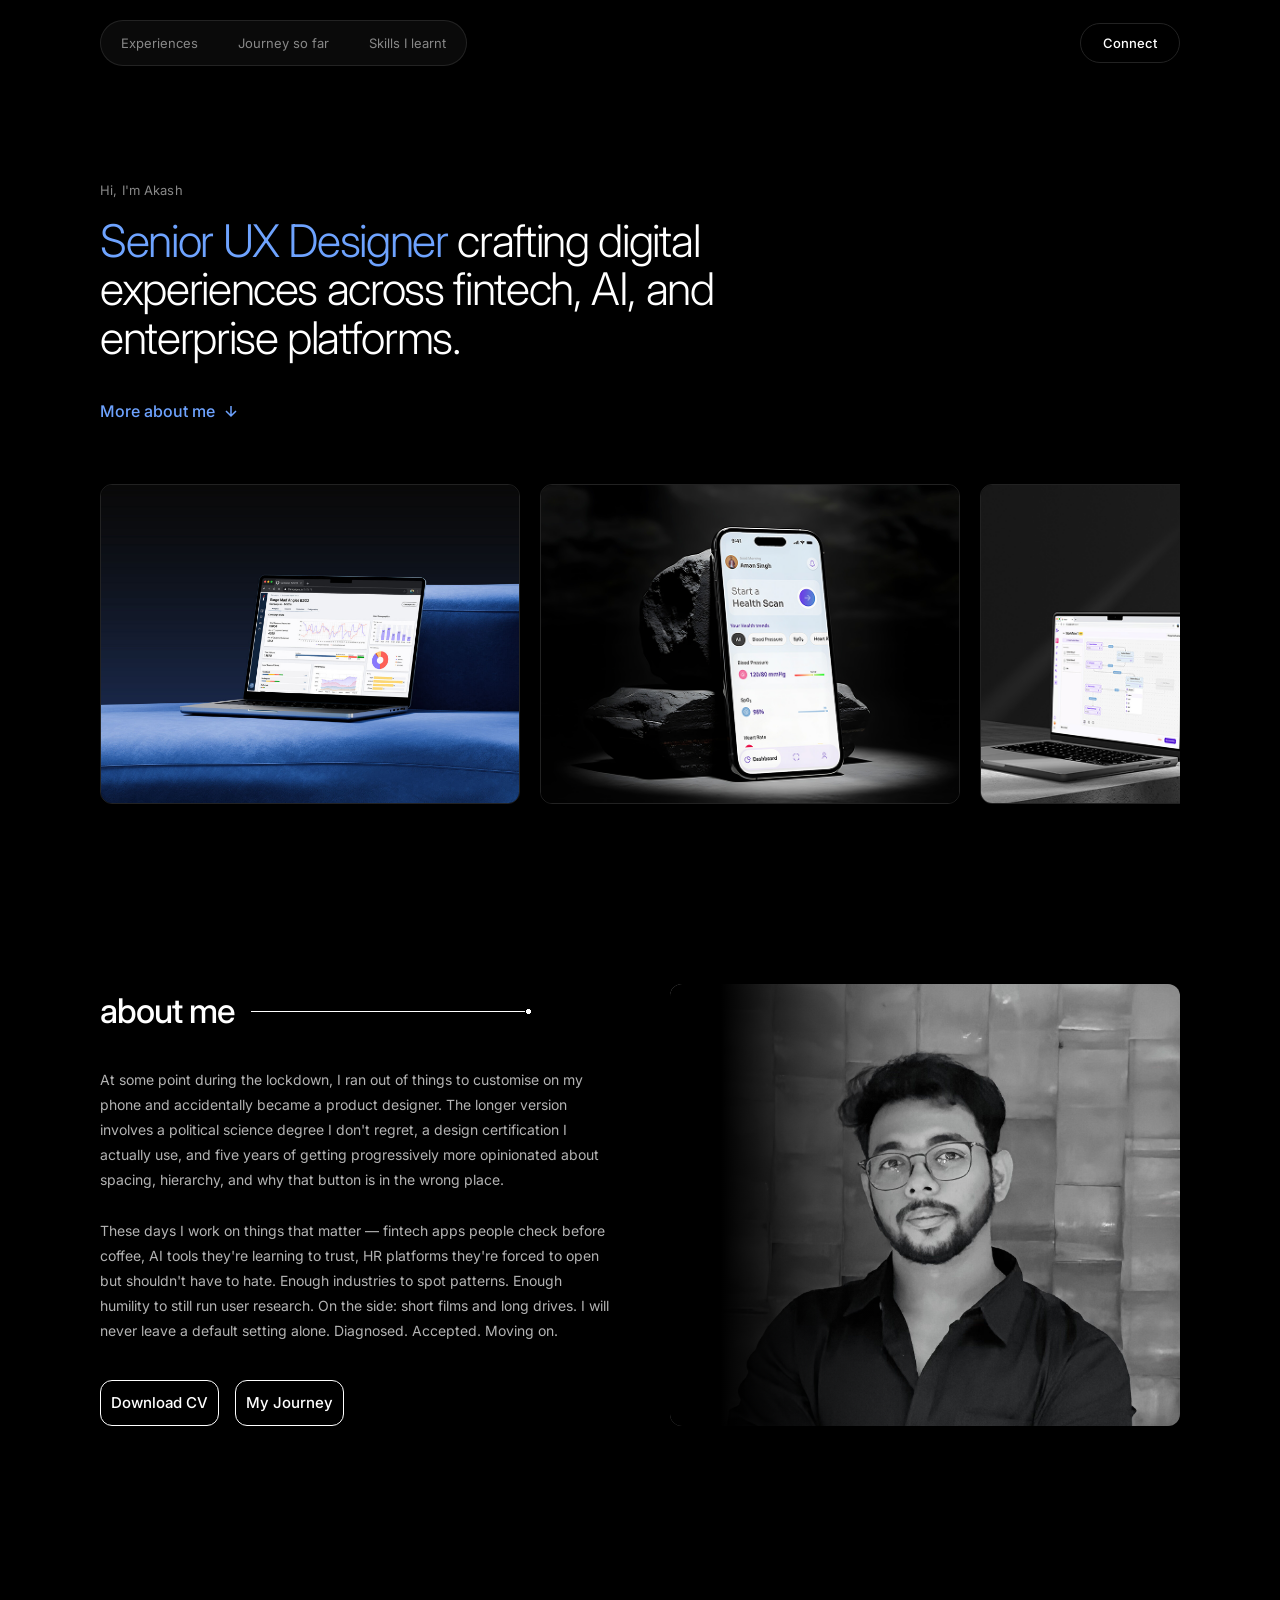
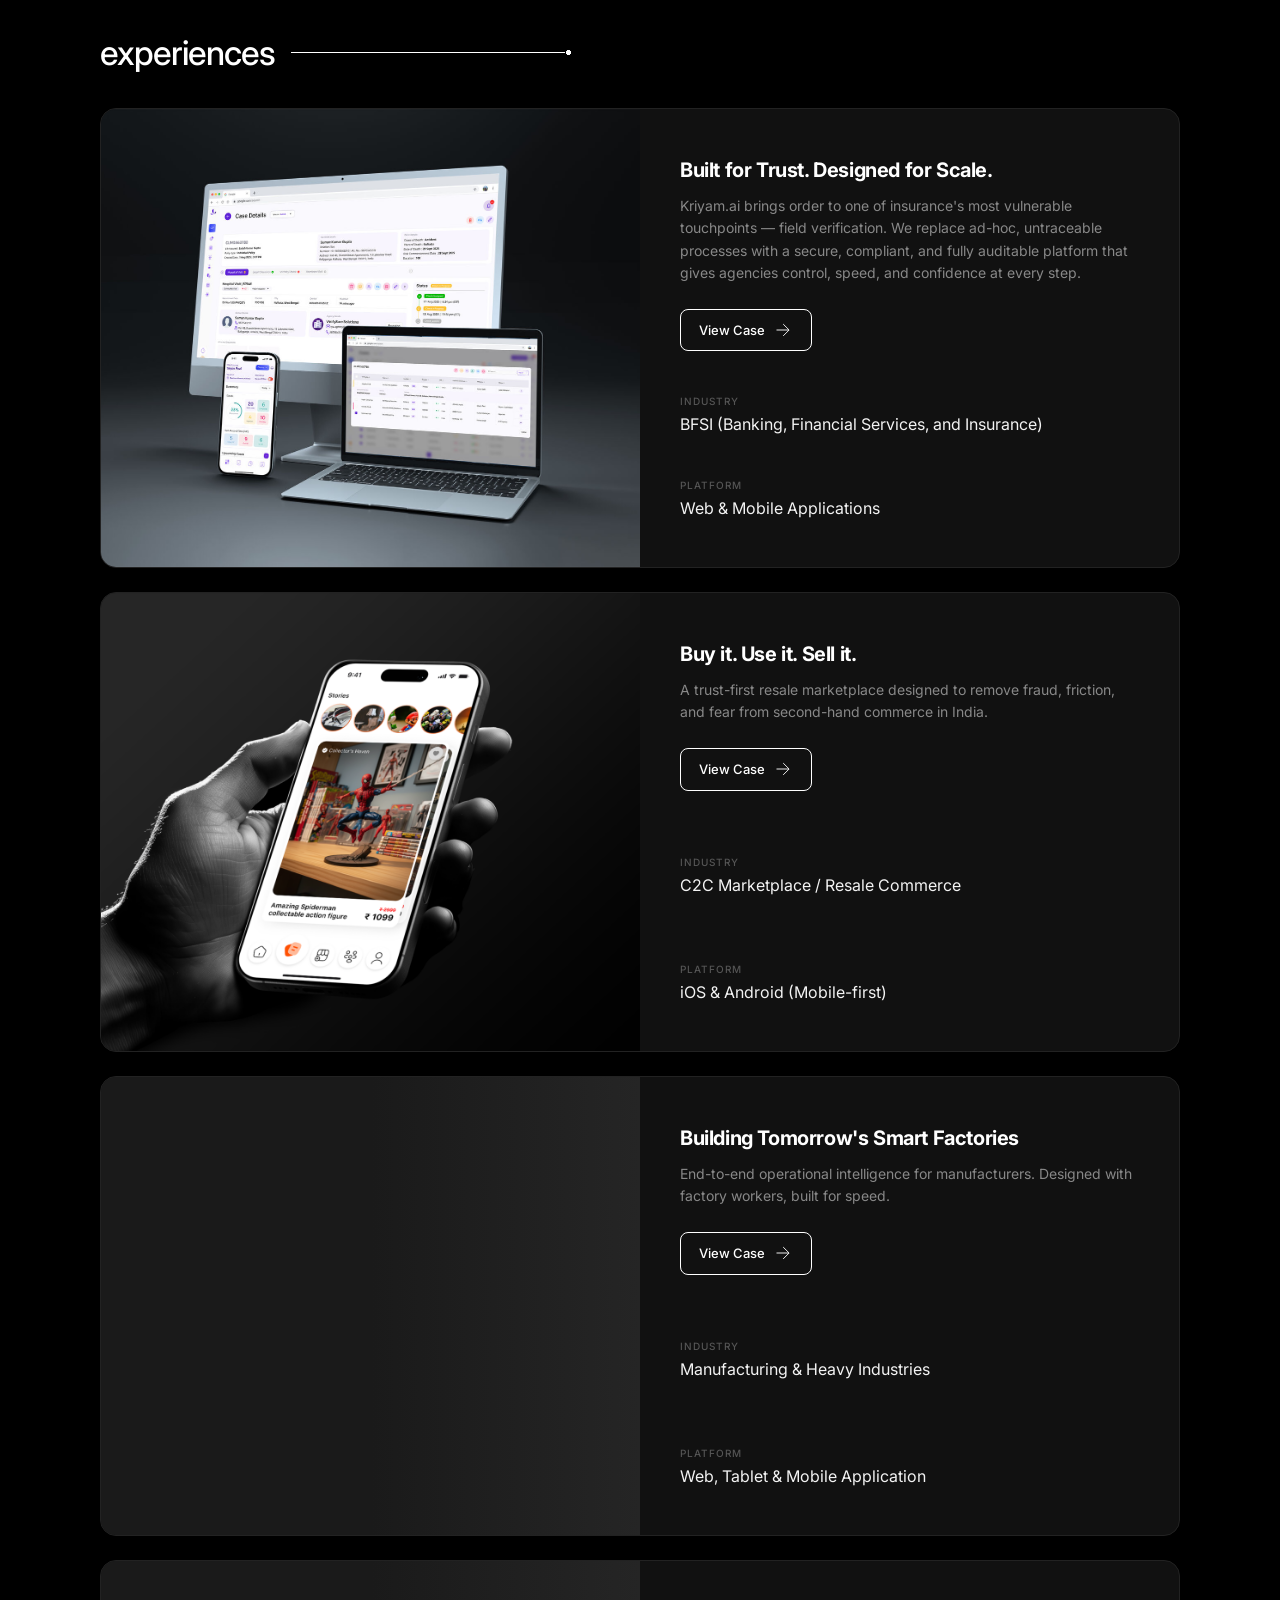
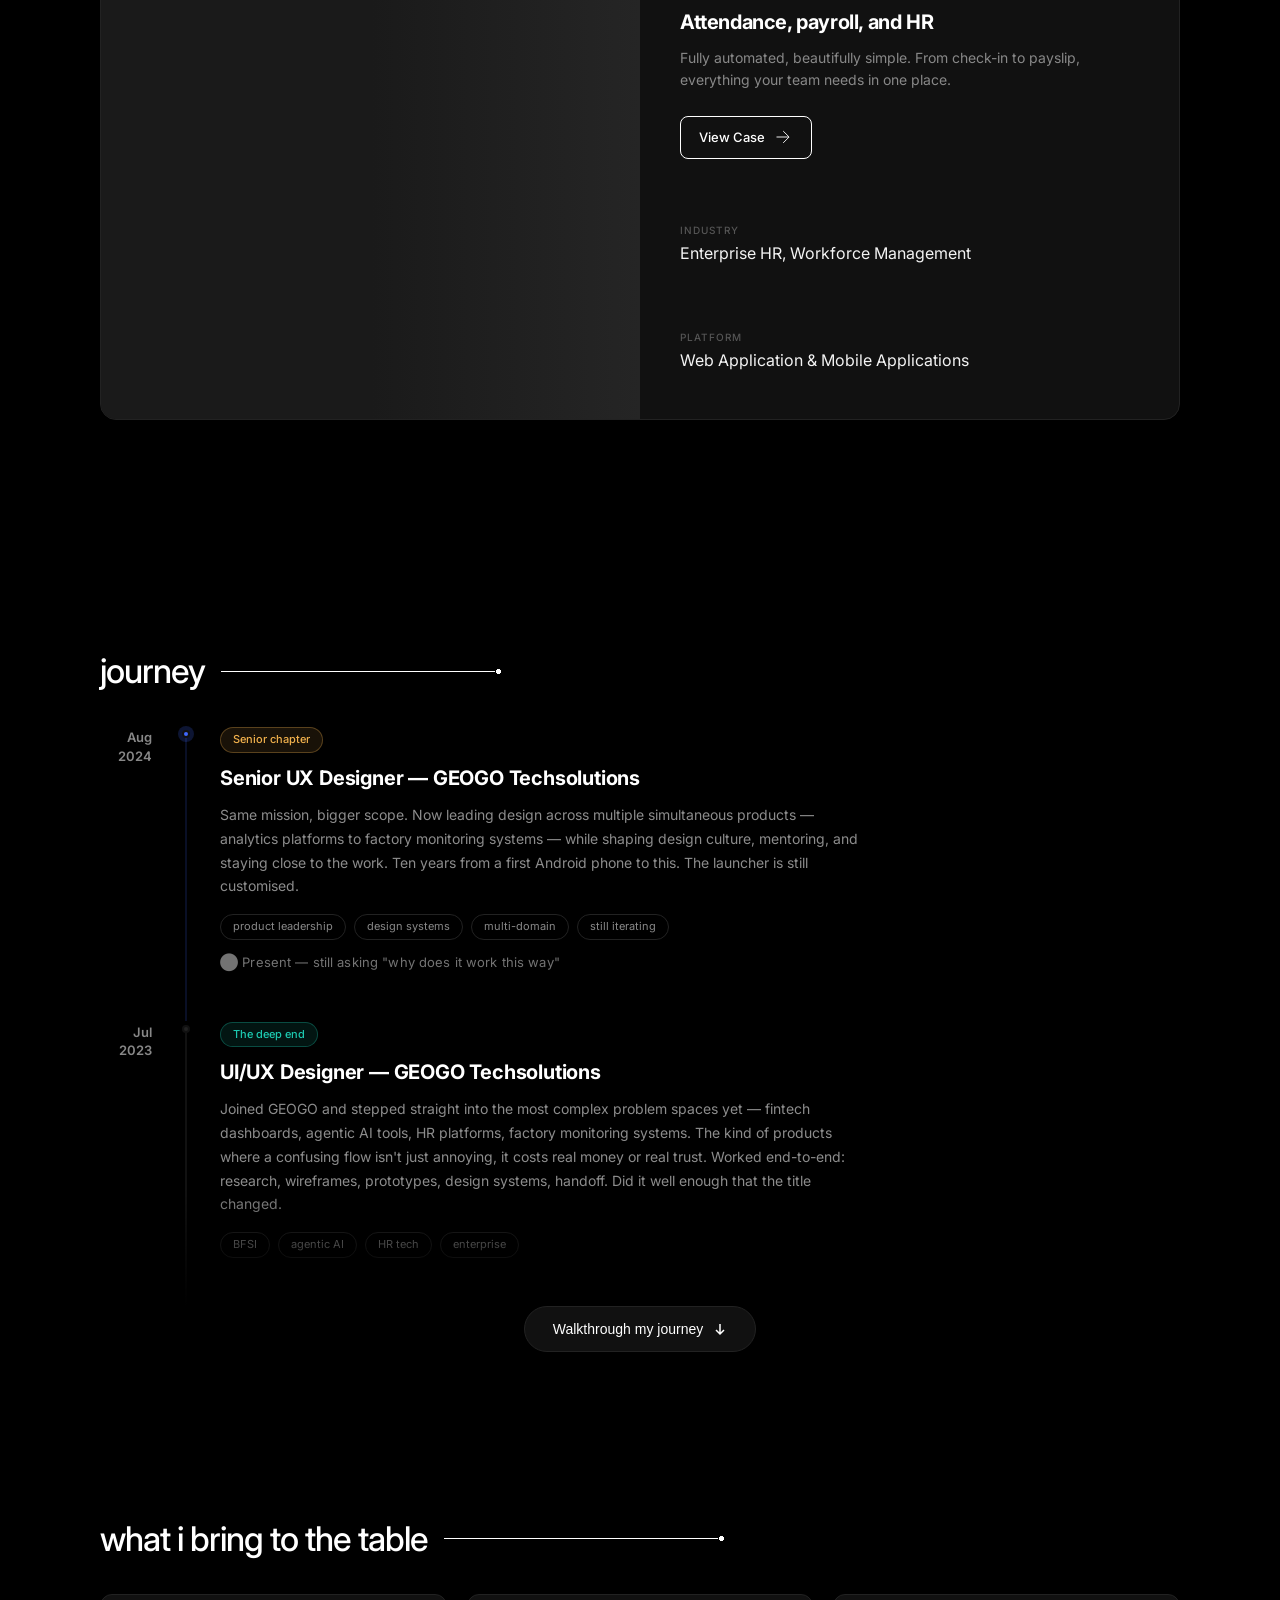
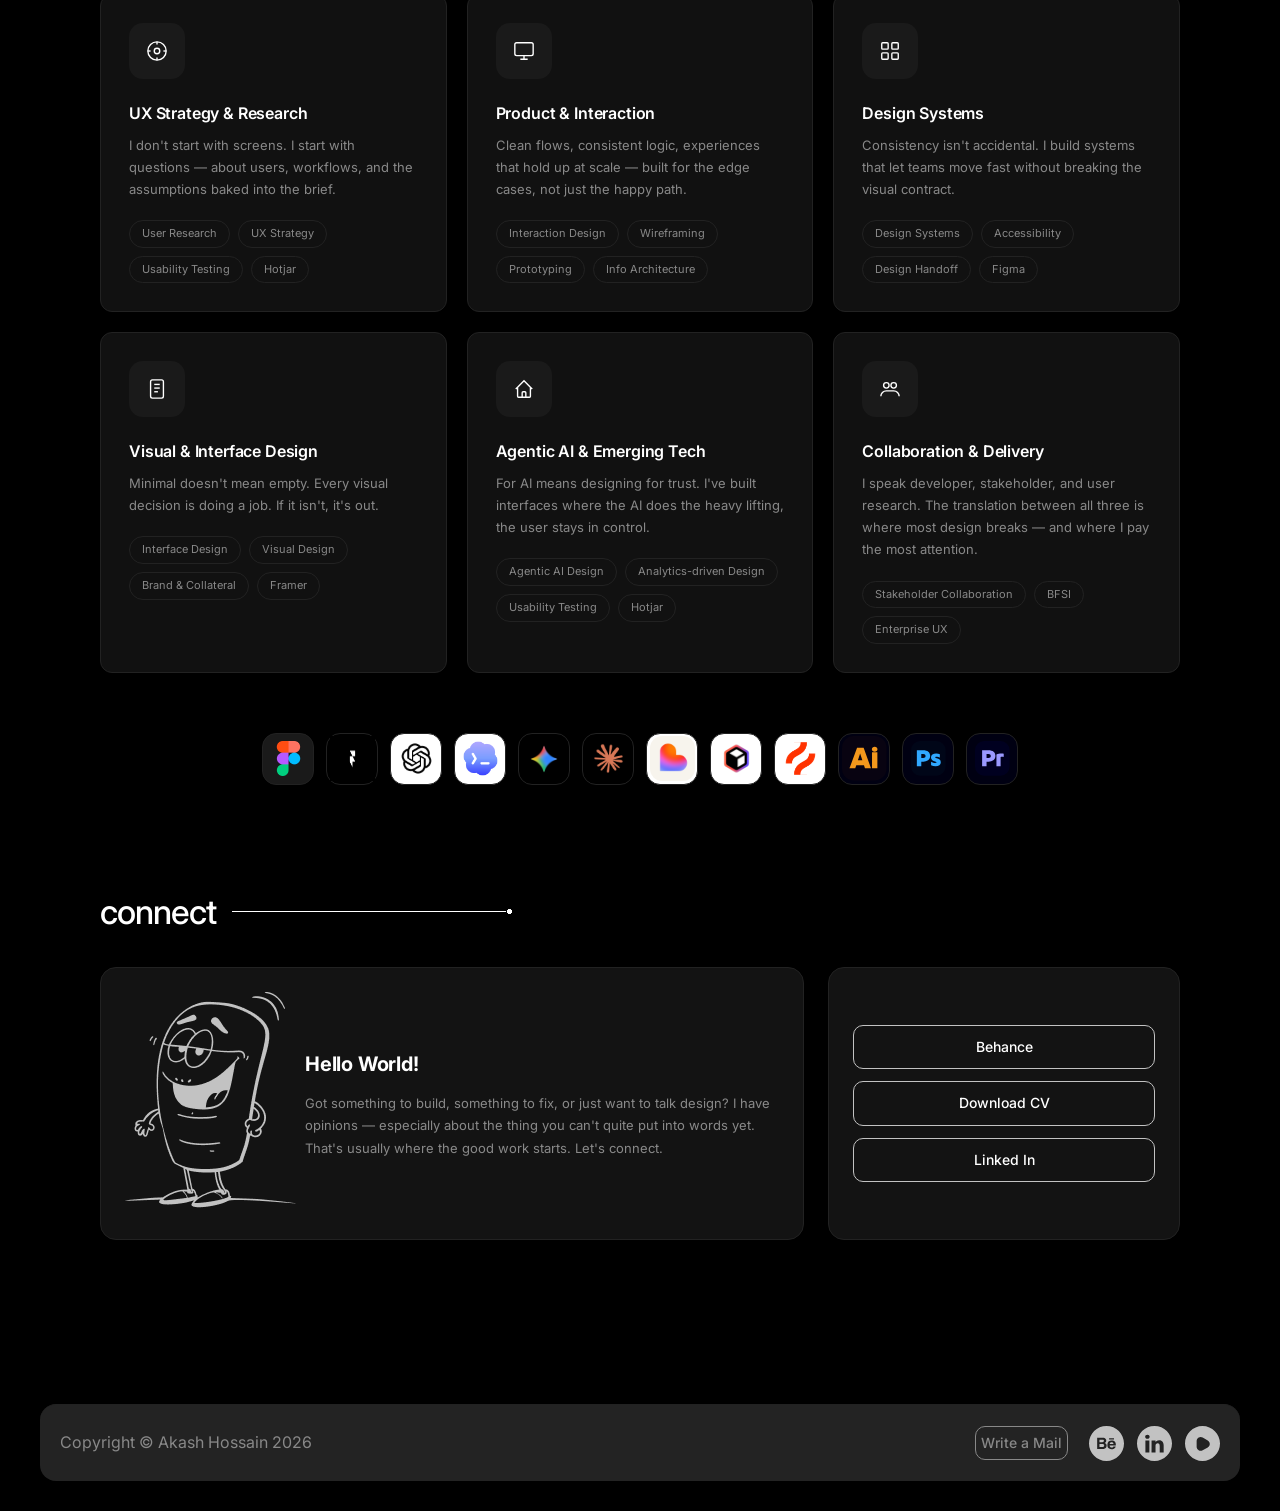
==== commit 5bb72da7: "Restore journey label colors, standardize grays, fix section headers - Restore all jt-label color va" ====
--- a/index.html
+++ b/index.html
@@ -67,7 +67,7 @@
       <div class="about-grid fade-up">
         <div>
           <div class="section-header">
-            <div class="section-label">about me</div>
+            <h2 class="section-title">about me</h2>
           </div>
           <p class="about-bio">
             At some point during the lockdown, I ran out of things to customise on my phone and accidentally became a product designer. The longer version involves a political science degree I don't regret, a design certification I actually use, and five years of getting progressively more opinionated about spacing, hierarchy, and why that button is in the wrong place.
@@ -94,7 +94,6 @@
   <section id="experience">
     <div class="container">
       <div class="section-header fade-up">
-        <div class="section-label">selected</div>
         <h2 class="section-title">experiences</h2>
       </div>
 
@@ -193,7 +192,6 @@
   <section id="journey">
     <div class="container">
       <div class="section-header fade-up">
-        <div class="section-label">my</div>
         <h2 class="section-title">journey</h2>
       </div>
 
@@ -345,7 +343,6 @@
   <section id="skills">
     <div class="container">
       <div class="section-header fade-up">
-        <div class="section-label">tools and proficiencies</div>
         <h2 class="section-title">what i bring to the table</h2>
       </div>
 
@@ -437,7 +434,6 @@
 
       <!-- Tools row -->
       <div class="tools-row fade-up">
-        <div class="tools-label">with tools like</div>
         <div class="tools-icons">
           <div class="tool-icon" title="Figma">
             <img src="images/figma.png" alt="Figma" width="35" height="35" />
@@ -485,7 +481,6 @@
   <section id="connect">
     <div class="container">
       <div class="section-header fade-up">
-        <div class="section-label">work together?</div>
         <h2 class="section-title">connect</h2>
       </div>
       <div class="connect-grid fade-up">
--- a/styles.css
+++ b/styles.css
@@ -7,6 +7,7 @@
   --border: #222222;
   --text: #ffffff;
   --text-muted: #888888;
+  --gray: #888888;
   --text-dim: #555555;
   --accent: #4169ff;
   --accent-hover: #5a7fff;
@@ -97,7 +98,7 @@
 
 .section-label {
   font-size: 20px;
-  color: #737373;
+  color: var(--text-muted);
   font-weight: 400;
   letter-spacing: 0.04em;
   display: flex;
@@ -274,16 +275,6 @@
   padding: 100px 0;
 }
 
-#about .section-label::after {
-  max-width: none;
-  height: 5px;
-  background-image:
-    linear-gradient(#ffffff, #ffffff),
-    radial-gradient(circle, #ffffff 2.5px, transparent 2.5px);
-  background-size: calc(100% - 6px) 1px, 5px 5px;
-  background-position: left center, right center;
-  background-repeat: no-repeat;
-}
 
 .about-grid {
   display: grid;
@@ -425,7 +416,7 @@
 
 .project-desc {
   font-size: 14px;
-  color: #C2C2C2;
+  color: var(--text-muted);
   /* line-height: 1.75; */
   margin-bottom: 24px;
 }
@@ -750,7 +741,7 @@
 
 .tools-label {
   font-size: 16px;
-  color: #737373;
+  color: var(--text-muted);
   margin-bottom: 20px;
 }
 
@@ -803,6 +794,7 @@
   padding: 40px 0 100px;
 }
 
+#about .section-label::after,
 #connect .section-label::after,
 #skills .section-label::after,
 #journey .section-label::after,
@@ -810,29 +802,32 @@
   display: none;
 }
 
+#about .section-header,
 #connect .section-header,
 #skills .section-header,
 #journey .section-header,
 #experience .section-header {
-  position: relative;
-}
-
+  display: flex;
+  align-items: center;
+  gap: 16px;
+}
+
+#about .section-title,
 #connect .section-title,
 #skills .section-title,
 #journey .section-title,
 #experience .section-title {
-  display: block;
-}
-
+  white-space: nowrap;
+}
+
+#about .section-header::after,
 #connect .section-header::after,
 #skills .section-header::after,
 #journey .section-header::after,
 #experience .section-header::after {
   content: '';
-  position: absolute;
-  width: 25%;
-  top: 50%;
-  transform: translateY(-50%);
+  flex: 1;
+  max-width: 280px;
   height: 5px;
   background-image:
     linear-gradient(#ffffff, #ffffff),
@@ -842,11 +837,6 @@
   background-repeat: no-repeat;
 }
 
-#connect .section-header::after    { left: 16%; }
-#skills .section-header::after     { left: 32%; }
-#journey .section-header::after    { left: 16%; }
-#experience .section-header::after { left: 16%; }
-
 .connect-grid {
   display: grid;
   grid-template-columns: 2fr 1fr;
@@ -899,7 +889,7 @@
 }
 
 .connect-btn {
-  color: #C2C2C2;
+  color: var(--text-muted);
   display: flex;
   align-items: center;
   justify-content: center;
@@ -919,11 +909,11 @@
 .connect-btn:hover { border-color: #444; background: rgba(255,255,255,0.04); }
 
 .connect-btn--mail {
-  color: #C2C2C2;
-  border-color: #C2C2C2;
+  color: var(--text-muted);
+  border-color: var(--text-muted);
   padding: 5px;
 }
-.connect-btn--mail:hover { border-color: #C2C2C2; background: rgba(194,194,194,0.06); }
+.connect-btn--mail:hover { border-color: var(--text-muted); background: rgba(194,194,194,0.06); }
 
 /* ── FOOTER ── */
 footer {
@@ -942,7 +932,7 @@
 
 .footer-copy {
   font-size: 16px;
-  color: #C2C2C2;
+  color: var(--text-muted);
 }
 
 .footer-right {
@@ -1042,11 +1032,6 @@
   .skills-grid { grid-template-columns: 1fr 1fr; }
   .connect-grid { grid-template-columns: 1fr; }
 
-  #connect .section-header::after  { left: 22%; }
-  #skills .section-header::after   { left: 44%; }
-  #journey .section-header::after  { left: 22%; }
-  #experience .section-header::after { left: 30%; }
-
   footer { margin-left: 20px; margin-right: 20px; margin-top: 60px; }
 }
 
